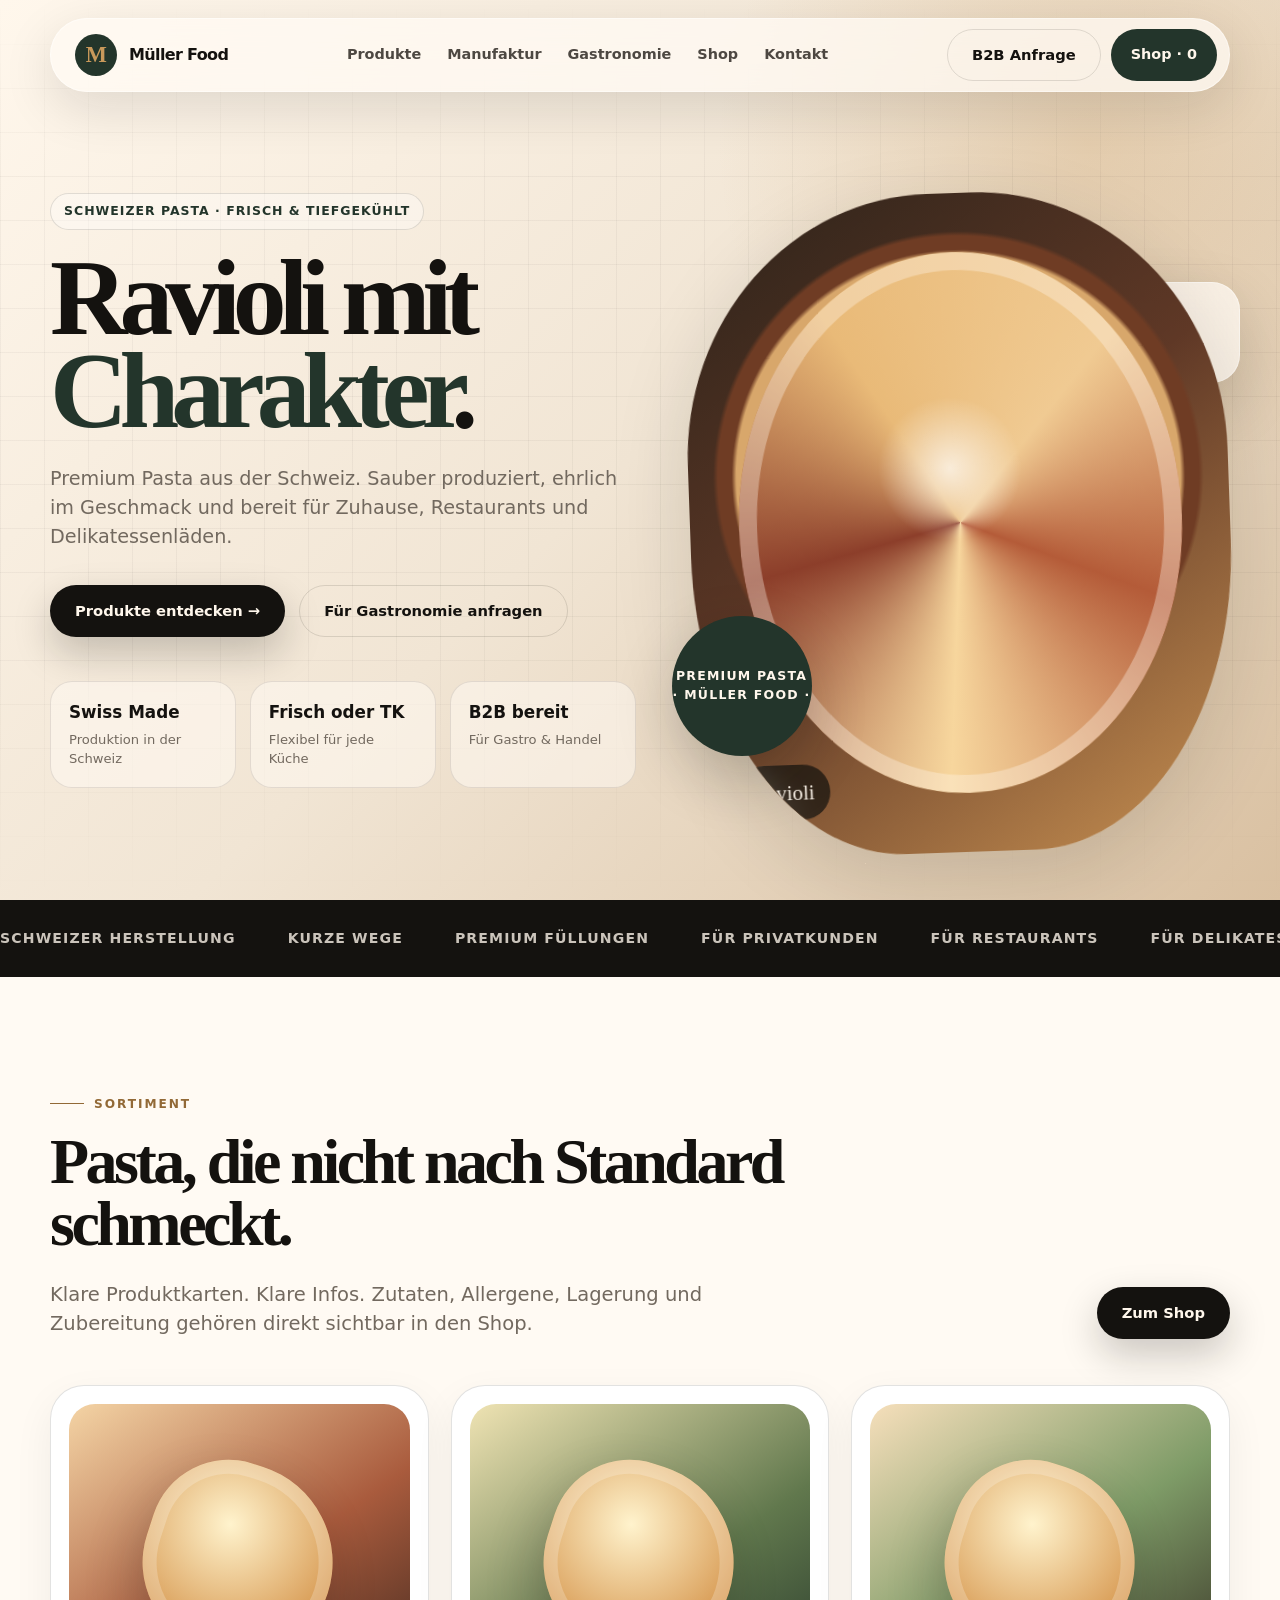
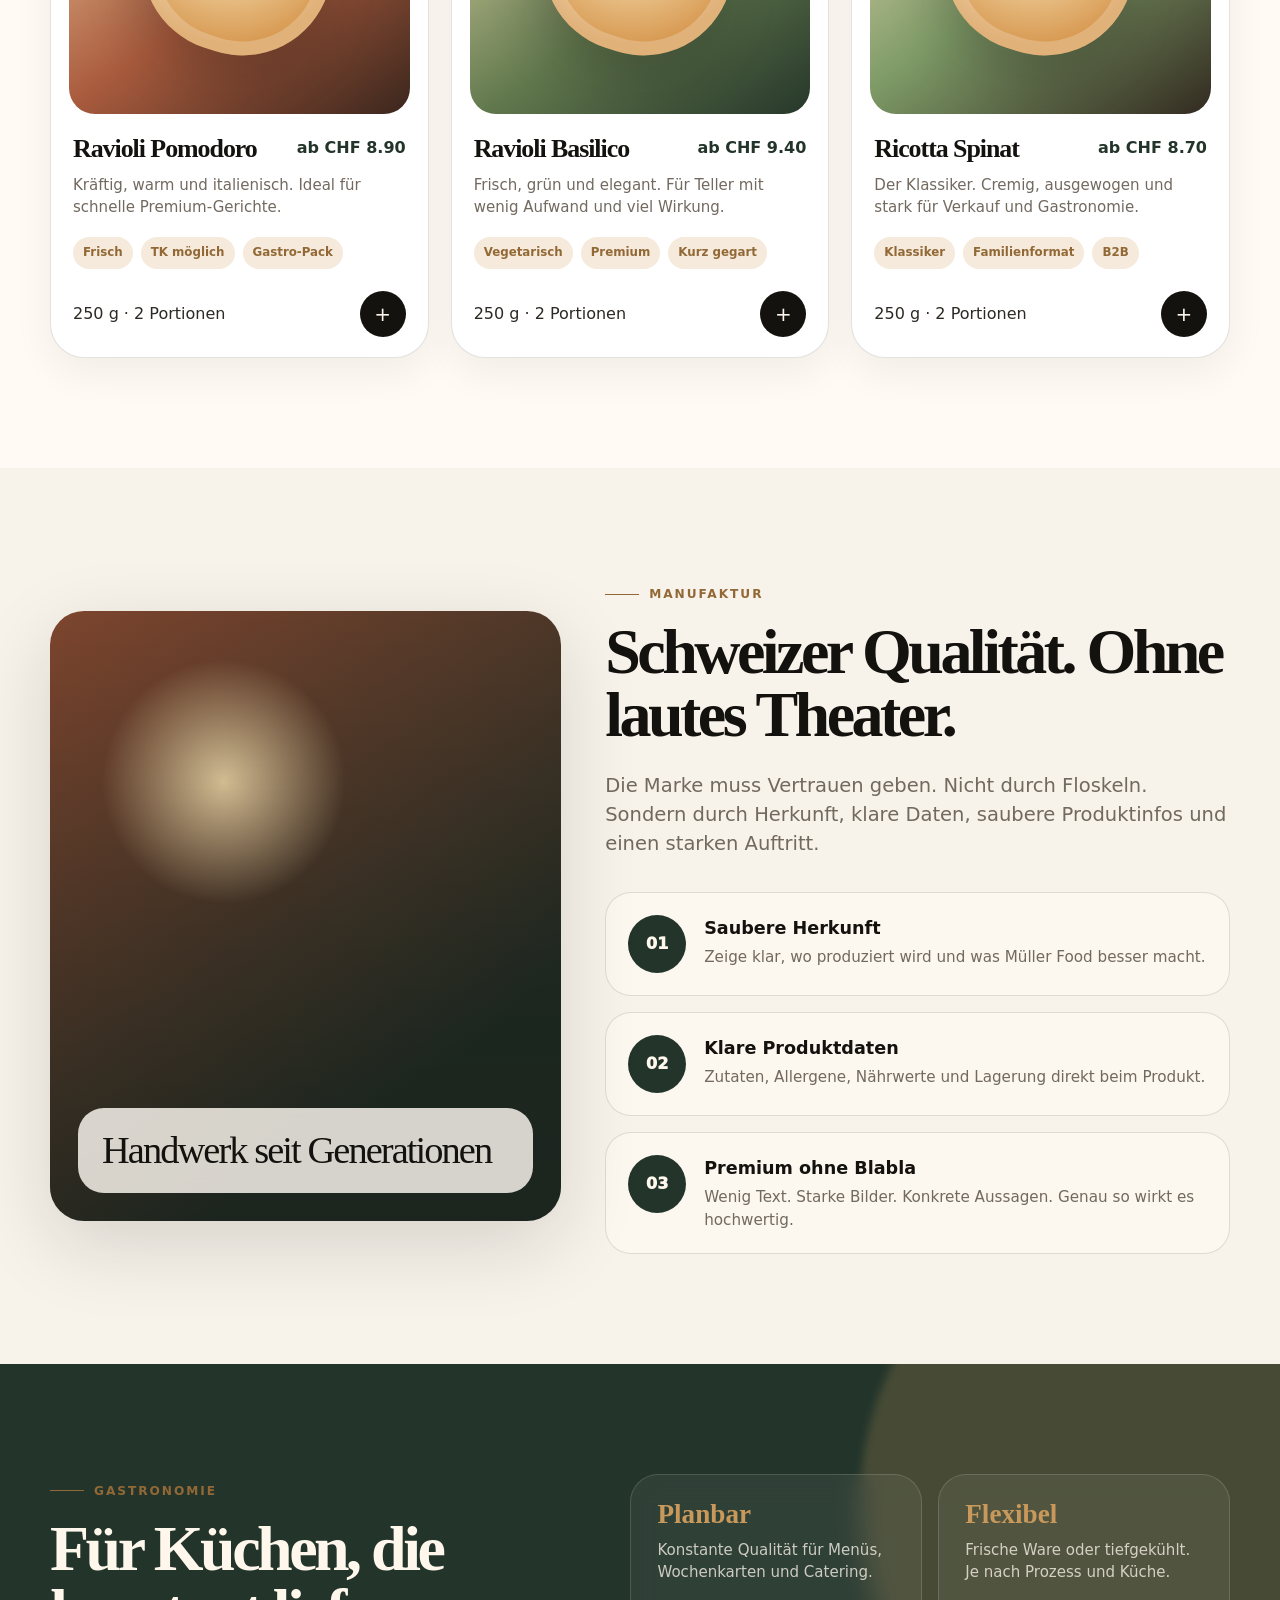
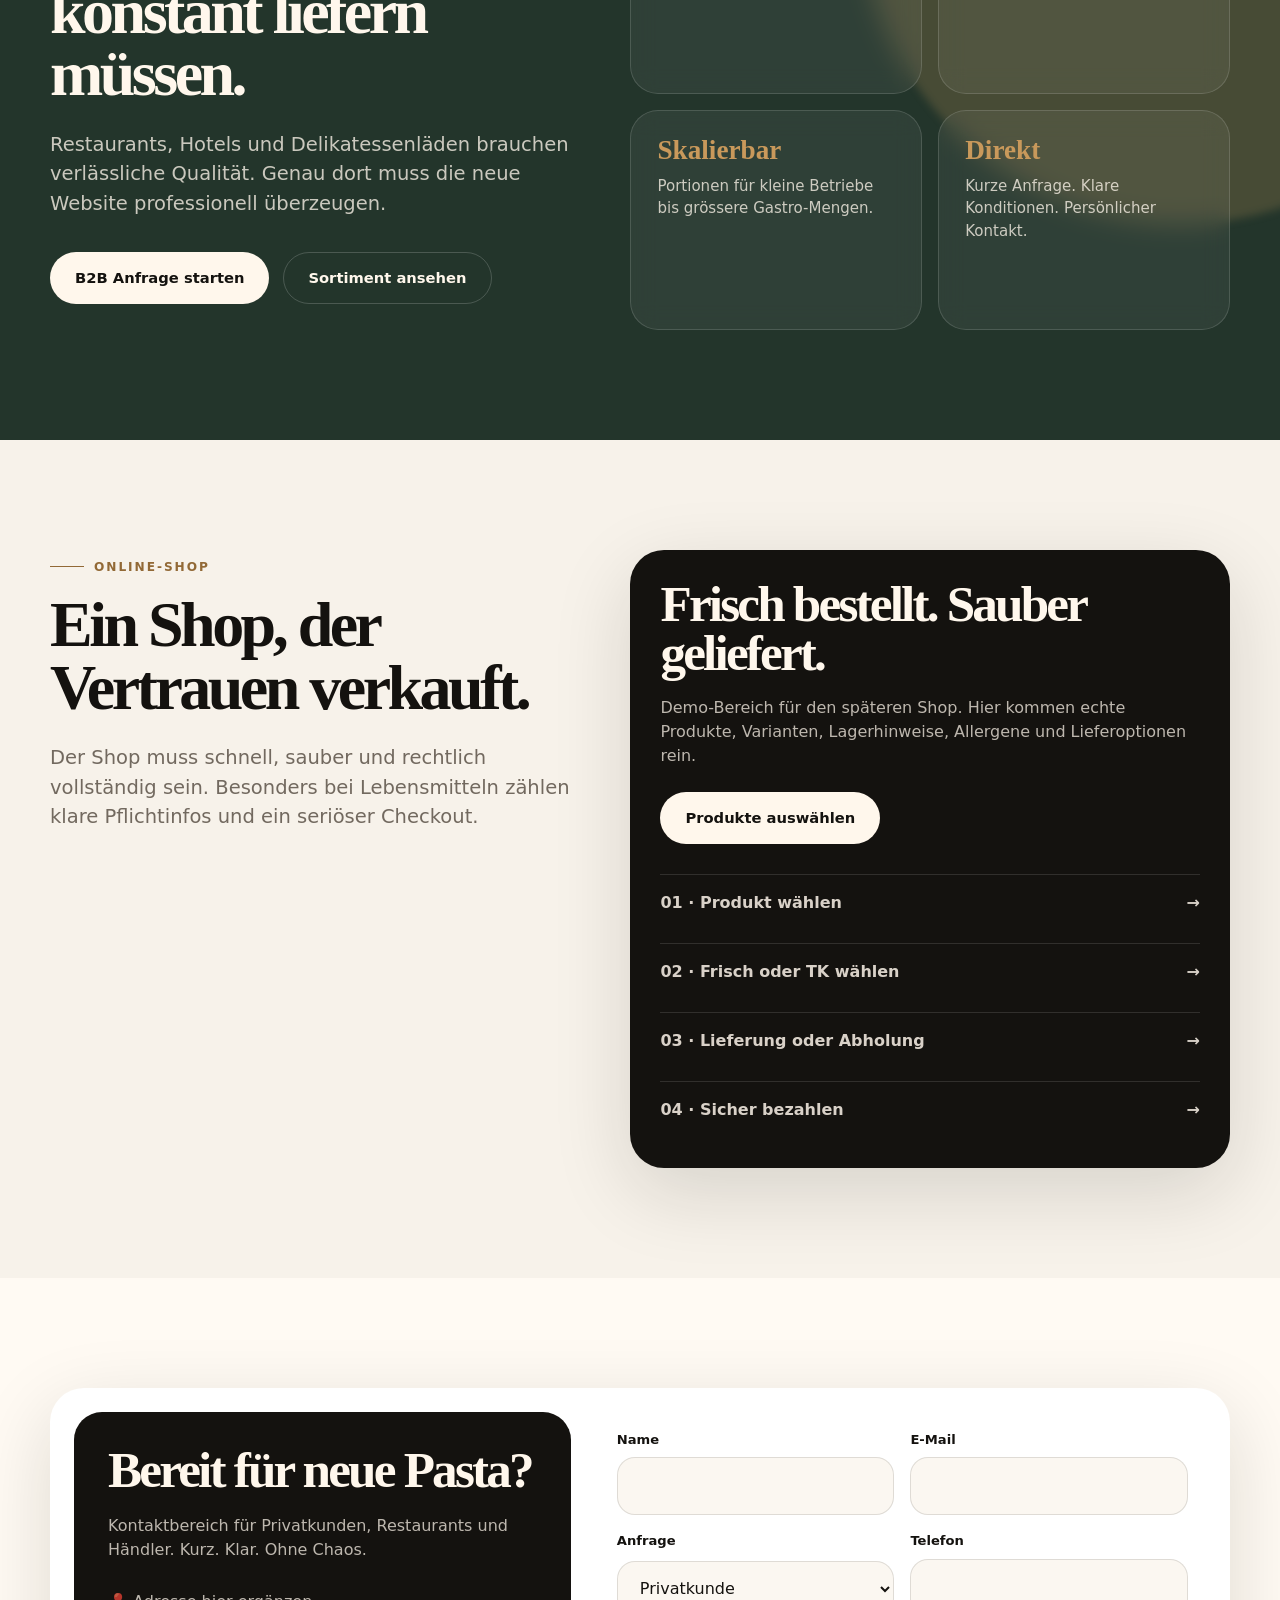
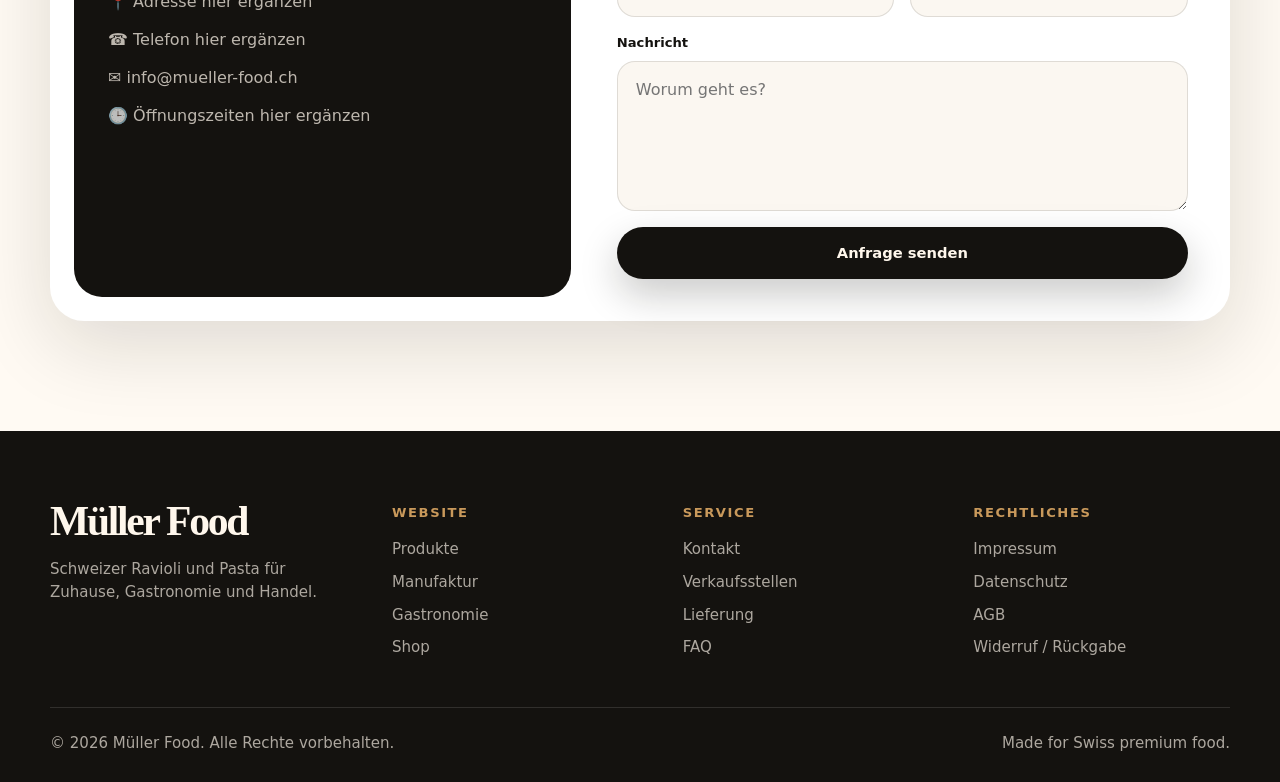
==== index.html @ 498efd51 "Create index.html" ====
<!DOCTYPE html>
<html lang="de-CH">
<head>
  <meta charset="UTF-8" />
  <meta name="viewport" content="width=device-width, initial-scale=1.0" />
  <meta name="description" content="Müller Food aus der Schweiz. Hochwertige frische und tiefgekühlte Ravioli und Pasta für Privatkunden, Gastronomie, Restaurants und Delikatessenläden." />
  <title>Müller Food | Schweizer Ravioli & Pasta</title>

  <style>
    :root {
      --bg: #f7f2ea;
      --bg-soft: #fffaf3;
      --dark: #14120f;
      --dark-soft: #26211c;
      --text: #2d2924;
      --muted: #72695f;
      --line: rgba(20, 18, 15, 0.12);
      --cream: #fff7ec;
      --gold: #c9995b;
      --gold-dark: #926936;
      --green: #23352b;
      --green-soft: #344b3d;
      --tomato: #9f3d2e;
      --white: #ffffff;
      --shadow: 0 24px 80px rgba(20, 18, 15, 0.14);
      --radius-xl: 34px;
      --radius-lg: 24px;
      --radius-md: 16px;
      --container: 1180px;
    }

    * {
      box-sizing: border-box;
      margin: 0;
      padding: 0;
    }

    html {
      scroll-behavior: smooth;
    }

    body {
      font-family: Inter, ui-sans-serif, system-ui, -apple-system, BlinkMacSystemFont, "Segoe UI", sans-serif;
      background: var(--bg);
      color: var(--text);
      line-height: 1.5;
      overflow-x: hidden;
    }

    img {
      max-width: 100%;
      display: block;
    }

    a {
      color: inherit;
      text-decoration: none;
    }

    button,
    input,
    textarea,
    select {
      font: inherit;
    }

    .container {
      width: min(var(--container), calc(100% - 32px));
      margin-inline: auto;
    }

    .eyebrow {
      display: inline-flex;
      align-items: center;
      gap: 10px;
      margin-bottom: 18px;
      color: var(--gold-dark);
      font-size: 0.76rem;
      font-weight: 800;
      letter-spacing: 0.16em;
      text-transform: uppercase;
    }

    .eyebrow::before {
      content: "";
      width: 34px;
      height: 1px;
      background: currentColor;
    }

    .section {
      padding: 110px 0;
    }

    .section-title {
      max-width: 760px;
      font-family: Georgia, "Times New Roman", serif;
      font-size: clamp(2.1rem, 5vw, 4.8rem);
      line-height: 0.98;
      letter-spacing: -0.055em;
      color: var(--dark);
    }

    .section-lead {
      max-width: 660px;
      margin-top: 24px;
      font-size: clamp(1rem, 1.7vw, 1.22rem);
      color: var(--muted);
    }

    .btn {
      display: inline-flex;
      align-items: center;
      justify-content: center;
      gap: 10px;
      min-height: 52px;
      padding: 0 24px;
      border: 1px solid transparent;
      border-radius: 999px;
      cursor: pointer;
      font-size: 0.92rem;
      font-weight: 800;
      transition: transform 0.25s ease, box-shadow 0.25s ease, background 0.25s ease, color 0.25s ease;
    }

    .btn:hover {
      transform: translateY(-2px);
    }

    .btn-primary {
      background: var(--dark);
      color: var(--cream);
      box-shadow: 0 16px 38px rgba(20, 18, 15, 0.22);
    }

    .btn-primary:hover {
      background: var(--green);
    }

    .btn-light {
      background: var(--cream);
      color: var(--dark);
      border-color: rgba(255, 247, 236, 0.35);
    }

    .btn-ghost {
      background: transparent;
      color: var(--dark);
      border-color: var(--line);
    }

    .site-header {
      position: fixed;
      inset: 18px 0 auto 0;
      z-index: 50;
      pointer-events: none;
    }

    .nav {
      pointer-events: auto;
      display: flex;
      align-items: center;
      justify-content: space-between;
      gap: 20px;
      min-height: 74px;
      padding: 10px 12px 10px 24px;
      border: 1px solid rgba(255, 255, 255, 0.44);
      border-radius: 999px;
      background: rgba(255, 250, 243, 0.76);
      backdrop-filter: blur(20px);
      box-shadow: 0 16px 52px rgba(20, 18, 15, 0.12);
    }

    .brand {
      display: flex;
      align-items: center;
      gap: 12px;
      font-weight: 900;
      letter-spacing: -0.04em;
      color: var(--dark);
    }

    .brand-mark {
      display: grid;
      place-items: center;
      width: 42px;
      height: 42px;
      border-radius: 50%;
      background: var(--green);
      color: var(--gold);
      font-family: Georgia, serif;
      font-size: 1.4rem;
    }

    .nav-links {
      display: flex;
      align-items: center;
      gap: 26px;
      color: var(--dark-soft);
      font-size: 0.9rem;
      font-weight: 750;
    }

    .nav-links a {
      position: relative;
      opacity: 0.82;
    }

    .nav-links a:hover {
      opacity: 1;
    }

    .nav-actions {
      display: flex;
      align-items: center;
      gap: 10px;
    }

    .cart-pill {
      display: inline-flex;
      align-items: center;
      gap: 8px;
      height: 52px;
      padding: 0 20px;
      border-radius: 999px;
      background: var(--green);
      color: var(--cream);
      font-weight: 850;
      font-size: 0.9rem;
    }

    .mobile-menu {
      display: none;
      width: 52px;
      height: 52px;
      border: 0;
      border-radius: 50%;
      background: var(--dark);
      color: var(--cream);
      cursor: pointer;
    }

    .hero {
      position: relative;
      min-height: 100svh;
      padding: 132px 0 48px;
      display: grid;
      align-items: end;
      overflow: hidden;
      background:
        radial-gradient(circle at 85% 16%, rgba(201, 153, 91, 0.28), transparent 28%),
        linear-gradient(135deg, #fff7ec 0%, #f1e5d4 50%, #d9c0a1 100%);
    }

    .hero::before {
      content: "";
      position: absolute;
      inset: 0;
      background-image:
        linear-gradient(rgba(20,18,15,0.04) 1px, transparent 1px),
        linear-gradient(90deg, rgba(20,18,15,0.04) 1px, transparent 1px);
      background-size: 44px 44px;
      mask-image: linear-gradient(to bottom, transparent, #000 20%, #000 70%, transparent);
      pointer-events: none;
    }

    .hero-grid {
      position: relative;
      display: grid;
      grid-template-columns: 1.04fr 0.96fr;
      gap: 54px;
      align-items: end;
    }

    .hero-copy {
      padding-bottom: 64px;
    }

    .hero-kicker {
      display: inline-flex;
      align-items: center;
      gap: 10px;
      margin-bottom: 22px;
      padding: 8px 13px;
      border: 1px solid rgba(20,18,15,0.12);
      border-radius: 999px;
      background: rgba(255,255,255,0.34);
      color: var(--green);
      font-size: 0.78rem;
      font-weight: 850;
      letter-spacing: 0.08em;
      text-transform: uppercase;
    }

    .hero h1 {
      max-width: 800px;
      font-family: Georgia, "Times New Roman", serif;
      font-size: clamp(3.2rem, 8.4vw, 8.4rem);
      line-height: 0.86;
      letter-spacing: -0.075em;
      color: var(--dark);
    }

    .hero h1 span {
      color: var(--green);
    }

    .hero-text {
      max-width: 590px;
      margin-top: 28px;
      color: var(--muted);
      font-size: clamp(1.02rem, 1.5vw, 1.22rem);
    }

    .hero-actions {
      display: flex;
      flex-wrap: wrap;
      gap: 14px;
      margin-top: 34px;
    }

    .hero-meta {
      display: grid;
      grid-template-columns: repeat(3, 1fr);
      gap: 14px;
      margin-top: 44px;
      max-width: 710px;
    }

    .meta-card {
      padding: 18px;
      border: 1px solid rgba(20, 18, 15, 0.1);
      border-radius: 22px;
      background: rgba(255, 250, 243, 0.54);
      backdrop-filter: blur(12px);
    }

    .meta-card strong {
      display: block;
      font-size: 1.05rem;
      color: var(--dark);
    }

    .meta-card span {
      display: block;
      margin-top: 4px;
      font-size: 0.82rem;
      color: var(--muted);
    }

    .hero-visual {
      position: relative;
      min-height: 690px;
      display: grid;
      align-items: end;
    }

    .plate {
      position: relative;
      aspect-ratio: 0.82;
      border-radius: 46% 46% 38% 38% / 40% 40% 46% 46%;
      background:
        radial-gradient(circle at 50% 43%, rgba(255,255,255,0.88) 0 22%, transparent 23%),
        radial-gradient(circle at 50% 43%, #f6e5ca 0 42%, #d8a76b 43% 48%, #6f3c24 49% 52%, transparent 53%),
        linear-gradient(145deg, #2d231a, #5f3826 48%, #c89152);
      box-shadow: var(--shadow);
      overflow: hidden;
      transform: rotate(-2deg);
    }

    .plate::before {
      content: "";
      position: absolute;
      inset: 9%;
      border-radius: 50%;
      background:
        radial-gradient(circle at 48% 40%, rgba(255,255,255,0.7), transparent 18%),
        conic-gradient(from 40deg, #f0ca92, #b45b38, #f7d69d, #8c3e2a, #e9ba78, #f0ca92);
      filter: blur(0.2px);
      box-shadow: inset 0 0 0 18px rgba(255, 247, 236, 0.34);
    }

    .plate::after {
      content: "Ravioli";
      position: absolute;
      left: 38px;
      bottom: 38px;
      padding: 12px 16px;
      border-radius: 999px;
      background: rgba(20, 18, 15, 0.72);
      color: var(--cream);
      font-family: Georgia, serif;
      font-size: 1.3rem;
      backdrop-filter: blur(14px);
    }

    .floating-card {
      position: absolute;
      right: -10px;
      top: 120px;
      width: min(270px, 46vw);
      padding: 20px;
      border: 1px solid rgba(255,255,255,0.42);
      border-radius: 28px;
      background: rgba(255, 250, 243, 0.76);
      box-shadow: 0 22px 60px rgba(20,18,15,0.16);
      backdrop-filter: blur(18px);
      animation: float 5s ease-in-out infinite;
    }

    .floating-card small {
      color: var(--muted);
      font-weight: 800;
      text-transform: uppercase;
      letter-spacing: 0.12em;
    }

    .floating-card strong {
      display: block;
      margin-top: 8px;
      color: var(--dark);
      font-family: Georgia, serif;
      font-size: 1.7rem;
      line-height: 1;
    }

    .stamp {
      position: absolute;
      left: -18px;
      bottom: 96px;
      display: grid;
      place-items: center;
      width: 140px;
      height: 140px;
      border-radius: 50%;
      background: var(--green);
      color: var(--cream);
      box-shadow: 0 22px 60px rgba(20,18,15,0.2);
      text-align: center;
      font-size: 0.78rem;
      font-weight: 900;
      letter-spacing: 0.1em;
      text-transform: uppercase;
      animation: rotateStamp 18s linear infinite;
    }

    @keyframes float {
      0%, 100% { transform: translateY(0); }
      50% { transform: translateY(-14px); }
    }

    @keyframes rotateStamp {
      from { transform: rotate(0deg); }
      to { transform: rotate(360deg); }
    }

    .trust-bar {
      padding: 28px 0;
      background: var(--dark);
      color: var(--cream);
      overflow: hidden;
    }

    .trust-track {
      display: flex;
      gap: 52px;
      white-space: nowrap;
      animation: marquee 28s linear infinite;
      font-size: 0.88rem;
      font-weight: 850;
      letter-spacing: 0.08em;
      text-transform: uppercase;
    }

    .trust-track span {
      opacity: 0.78;
    }

    @keyframes marquee {
      from { transform: translateX(0); }
      to { transform: translateX(-50%); }
    }

    .products {
      background: var(--bg-soft);
    }

    .split-head {
      display: flex;
      align-items: end;
      justify-content: space-between;
      gap: 30px;
      margin-bottom: 46px;
    }

    .product-grid {
      display: grid;
      grid-template-columns: repeat(3, 1fr);
      gap: 22px;
    }

    .product-card {
      position: relative;
      padding: 18px;
      border: 1px solid var(--line);
      border-radius: var(--radius-xl);
      background: var(--white);
      box-shadow: 0 14px 40px rgba(20,18,15,0.06);
      overflow: hidden;
      transition: transform 0.28s ease, box-shadow 0.28s ease;
    }

    .product-card:hover {
      transform: translateY(-8px);
      box-shadow: var(--shadow);
    }

    .product-img {
      display: grid;
      place-items: center;
      height: 310px;
      border-radius: 26px;
      background:
        radial-gradient(circle at 50% 44%, rgba(255,255,255,0.86), transparent 24%),
        linear-gradient(145deg, #f4d4a5, #a95b3d 55%, #3b261d);
      overflow: hidden;
    }

    .product-img.pesto {
      background: linear-gradient(145deg, #efe3b3, #61784d 58%, #26372a);
    }

    .product-img.spinach {
      background: linear-gradient(145deg, #f6dfbb, #7e9b67 52%, #322a20);
    }

    .pasta-shape {
      width: 190px;
      height: 190px;
      border-radius: 44% 56% 50% 50%;
      background: radial-gradient(circle at 40% 34%, #fff3cd, #d89b54 70%);
      box-shadow: inset 0 0 0 14px rgba(255,255,255,0.22), 0 24px 52px rgba(20,18,15,0.24);
      transform: rotate(18deg);
    }

    .product-body {
      padding: 22px 4px 2px;
    }

    .product-top {
      display: flex;
      justify-content: space-between;
      gap: 14px;
      align-items: start;
      margin-bottom: 12px;
    }

    .product-card h3 {
      font-family: Georgia, serif;
      font-size: 1.62rem;
      line-height: 1;
      letter-spacing: -0.04em;
      color: var(--dark);
    }

    .price {
      color: var(--green);
      font-weight: 900;
      white-space: nowrap;
    }

    .product-card p {
      color: var(--muted);
      font-size: 0.94rem;
    }

    .product-footer {
      display: flex;
      justify-content: space-between;
      align-items: center;
      margin-top: 22px;
      gap: 12px;
    }

    .tag-list {
      display: flex;
      flex-wrap: wrap;
      gap: 8px;
      margin-top: 18px;
    }

    .tag {
      padding: 7px 10px;
      border-radius: 999px;
      background: #f5eadb;
      color: var(--gold-dark);
      font-size: 0.74rem;
      font-weight: 850;
    }

    .mini-btn {
      width: 46px;
      height: 46px;
      border: 0;
      border-radius: 50%;
      background: var(--dark);
      color: var(--cream);
      cursor: pointer;
      font-size: 1.25rem;
      transition: transform 0.25s ease;
    }

    .mini-btn:hover {
      transform: scale(1.06);
    }

    .story-grid {
      display: grid;
      grid-template-columns: 0.9fr 1.1fr;
      gap: 44px;
      align-items: center;
    }

    .story-visual {
      min-height: 610px;
      border-radius: var(--radius-xl);
      background:
        linear-gradient(rgba(20,18,15,0.12), rgba(20,18,15,0.3)),
        radial-gradient(circle at 34% 28%, #f8dfad, transparent 22%),
        linear-gradient(145deg, #8c4c32, #1f2d25 75%);
      box-shadow: var(--shadow);
      position: relative;
      overflow: hidden;
    }

    .story-visual::after {
      content: "Handwerk seit Generationen";
      position: absolute;
      left: 28px;
      right: 28px;
      bottom: 28px;
      padding: 24px;
      border-radius: 26px;
      background: rgba(255, 250, 243, 0.82);
      color: var(--dark);
      font-family: Georgia, serif;
      font-size: clamp(1.8rem, 3vw, 2.8rem);
      line-height: 0.95;
      letter-spacing: -0.05em;
      backdrop-filter: blur(16px);
    }

    .story-list {
      display: grid;
      gap: 16px;
      margin-top: 34px;
    }

    .story-item {
      display: grid;
      grid-template-columns: 58px 1fr;
      gap: 18px;
      padding: 22px;
      border: 1px solid var(--line);
      border-radius: 26px;
      background: rgba(255,250,243,0.58);
    }

    .story-number {
      display: grid;
      place-items: center;
      width: 58px;
      height: 58px;
      border-radius: 50%;
      background: var(--green);
      color: var(--cream);
      font-weight: 950;
    }

    .story-item h3 {
      color: var(--dark);
      font-size: 1.1rem;
      margin-bottom: 4px;
    }

    .story-item p {
      color: var(--muted);
      font-size: 0.95rem;
    }

    .b2b {
      background: var(--green);
      color: var(--cream);
      position: relative;
      overflow: hidden;
    }

    .b2b::before {
      content: "";
      position: absolute;
      width: 640px;
      height: 640px;
      right: -220px;
      top: -180px;
      border-radius: 50%;
      background: rgba(201,153,91,0.22);
      filter: blur(4px);
    }

    .b2b .section-title,
    .b2b .section-lead {
      color: var(--cream);
    }

    .b2b .section-lead {
      opacity: 0.76;
    }

    .b2b-grid {
      position: relative;
      display: grid;
      grid-template-columns: 0.95fr 1.05fr;
      gap: 38px;
      align-items: start;
    }

    .b2b-cards {
      display: grid;
      grid-template-columns: repeat(2, 1fr);
      gap: 16px;
    }

    .b2b-card {
      min-height: 220px;
      padding: 26px;
      border: 1px solid rgba(255,255,255,0.14);
      border-radius: 28px;
      background: rgba(255,255,255,0.06);
      backdrop-filter: blur(12px);
    }

    .b2b-card strong {
      display: block;
      margin-bottom: 10px;
      color: var(--gold);
      font-family: Georgia, serif;
      font-size: 1.7rem;
      line-height: 1;
    }

    .b2b-card p {
      color: rgba(255,247,236,0.76);
      font-size: 0.94rem;
    }

    .shop-panel {
      padding: 30px;
      border-radius: var(--radius-xl);
      background: var(--dark);
      color: var(--cream);
      box-shadow: var(--shadow);
    }

    .shop-panel h3 {
      font-family: Georgia, serif;
      font-size: clamp(2rem, 4vw, 3.8rem);
      line-height: 0.95;
      letter-spacing: -0.055em;
      margin-bottom: 18px;
    }

    .shop-panel p {
      color: rgba(255,247,236,0.72);
      margin-bottom: 24px;
    }

    .shop-steps {
      display: grid;
      gap: 12px;
      margin-top: 30px;
    }

    .shop-step {
      display: flex;
      align-items: center;
      justify-content: space-between;
      gap: 16px;
      padding: 16px 0;
      border-top: 1px solid rgba(255,255,255,0.12);
      color: rgba(255,247,236,0.84);
      font-weight: 760;
    }

    .contact {
      background: var(--bg-soft);
    }

    .contact-card {
      display: grid;
      grid-template-columns: 0.9fr 1.1fr;
      gap: 28px;
      padding: 24px;
      border-radius: var(--radius-xl);
      background: var(--white);
      box-shadow: var(--shadow);
    }

    .contact-info {
      padding: 34px;
      border-radius: 28px;
      background: var(--dark);
      color: var(--cream);
    }

    .contact-info h2 {
      font-family: Georgia, serif;
      font-size: clamp(2rem, 4vw, 4rem);
      line-height: 0.95;
      letter-spacing: -0.055em;
      margin-bottom: 20px;
    }

    .contact-info p,
    .contact-info li {
      color: rgba(255,247,236,0.72);
    }

    .contact-list {
      list-style: none;
      display: grid;
      gap: 14px;
      margin-top: 28px;
    }

    .form {
      display: grid;
      gap: 16px;
      padding: 18px;
    }

    .form-row {
      display: grid;
      grid-template-columns: repeat(2, 1fr);
      gap: 16px;
    }

    .field {
      display: grid;
      gap: 8px;
    }

    .field label {
      color: var(--dark);
      font-size: 0.82rem;
      font-weight: 850;
    }

    .field input,
    .field textarea,
    .field select {
      width: 100%;
      border: 1px solid var(--line);
      border-radius: 18px;
      background: #fbf7f1;
      padding: 16px 18px;
      outline: none;
      color: var(--dark);
    }

    .field textarea {
      min-height: 150px;
      resize: vertical;
    }

    .field input:focus,
    .field textarea:focus,
    .field select:focus {
      border-color: var(--gold);
      box-shadow: 0 0 0 4px rgba(201,153,91,0.15);
    }

    .site-footer {
      padding: 72px 0 28px;
      background: var(--dark);
      color: var(--cream);
    }

    .footer-grid {
      display: grid;
      grid-template-columns: 1.2fr repeat(3, 1fr);
      gap: 34px;
      padding-bottom: 48px;
      border-bottom: 1px solid rgba(255,255,255,0.12);
    }

    .footer-brand {
      max-width: 360px;
    }

    .footer-brand h2 {
      font-family: Georgia, serif;
      font-size: 2.6rem;
      line-height: 0.9;
      letter-spacing: -0.055em;
      margin-bottom: 18px;
    }

    .footer-brand p,
    .footer-col a,
    .footer-bottom {
      color: rgba(255,247,236,0.65);
      font-size: 0.94rem;
    }

    .footer-col h3 {
      margin-bottom: 16px;
      color: var(--gold);
      font-size: 0.82rem;
      text-transform: uppercase;
      letter-spacing: 0.12em;
    }

    .footer-col nav {
      display: grid;
      gap: 10px;
    }

    .footer-bottom {
      display: flex;
      justify-content: space-between;
      gap: 20px;
      padding-top: 24px;
    }

    .reveal {
      opacity: 0;
      transform: translateY(28px);
      animation: reveal 0.9s ease forwards;
    }

    .delay-1 { animation-delay: 0.12s; }
    .delay-2 { animation-delay: 0.24s; }
    .delay-3 { animation-delay: 0.36s; }

    @keyframes reveal {
      to {
        opacity: 1;
        transform: translateY(0);
      }
    }

    @media (max-width: 980px) {
      .nav-links,
      .nav-actions {
        display: none;
      }

      .mobile-menu {
        display: inline-grid;
        place-items: center;
      }

      .hero-grid,
      .story-grid,
      .b2b-grid,
      .contact-card,
      .footer-grid {
        grid-template-columns: 1fr;
      }

      .hero-copy {
        padding-bottom: 0;
      }

      .hero-visual {
        min-height: 520px;
      }

      .product-grid {
        grid-template-columns: 1fr;
      }

      .split-head {
        align-items: start;
        flex-direction: column;
      }
    }

    @media (max-width: 680px) {
      .section {
        padding: 76px 0;
      }

      .site-header {
        inset: 10px 0 auto 0;
      }

      .nav {
        min-height: 62px;
        padding: 8px 8px 8px 14px;
      }

      .brand-mark {
        width: 38px;
        height: 38px;
      }

      .hero {
        padding-top: 104px;
      }

      .hero h1 {
        font-size: clamp(3.2rem, 18vw, 5.4rem);
      }

      .hero-meta {
        grid-template-columns: 1fr;
      }

      .floating-card {
        right: 10px;
        top: 46px;
      }

      .stamp {
        width: 104px;
        height: 104px;
        left: 10px;
        bottom: 62px;
        font-size: 0.62rem;
      }

      .b2b-cards,
      .form-row {
        grid-template-columns: 1fr;
      }

      .contact-info {
        padding: 26px;
      }

      .footer-bottom {
        flex-direction: column;
      }
    }
  </style>
</head>

<body>
  <header class="site-header">
    <div class="container nav">
      <a href="#top" class="brand" aria-label="Müller Food Startseite">
        <span class="brand-mark">M</span>
        <span>Müller Food</span>
      </a>

      <nav class="nav-links" aria-label="Hauptnavigation">
        <a href="#produkte">Produkte</a>
        <a href="#story">Manufaktur</a>
        <a href="#gastro">Gastronomie</a>
        <a href="#shop">Shop</a>
        <a href="#kontakt">Kontakt</a>
      </nav>

      <div class="nav-actions">
        <a class="btn btn-ghost" href="#gastro">B2B Anfrage</a>
        <a class="cart-pill" href="#shop" aria-label="Warenkorb öffnen">Shop · 0</a>
      </div>

      <button class="mobile-menu" aria-label="Menü öffnen">☰</button>
    </div>
  </header>

  <main id="top">
    <section class="hero" aria-labelledby="hero-title">
      <div class="container hero-grid">
        <div class="hero-copy">
          <div class="hero-kicker reveal">Schweizer Pasta · frisch & tiefgekühlt</div>
          <h1 id="hero-title" class="reveal delay-1">Ravioli mit <span>Charakter</span>.</h1>
          <p class="hero-text reveal delay-2">
            Premium Pasta aus der Schweiz. Sauber produziert, ehrlich im Geschmack und bereit für Zuhause, Restaurants und Delikatessenläden.
          </p>
          <div class="hero-actions reveal delay-3">
            <a class="btn btn-primary" href="#produkte">Produkte entdecken →</a>
            <a class="btn btn-ghost" href="#gastro">Für Gastronomie anfragen</a>
          </div>

          <div class="hero-meta reveal delay-3" aria-label="Vertrauensmerkmale">
            <div class="meta-card">
              <strong>Swiss Made</strong>
              <span>Produktion in der Schweiz</span>
            </div>
            <div class="meta-card">
              <strong>Frisch oder TK</strong>
              <span>Flexibel für jede Küche</span>
            </div>
            <div class="meta-card">
              <strong>B2B bereit</strong>
              <span>Für Gastro & Handel</span>
            </div>
          </div>
        </div>

        <div class="hero-visual" aria-hidden="true">
          <div class="floating-card">
            <small>Beliebt</small>
            <strong>Ravioli Ricotta</strong>
          </div>
          <div class="plate"></div>
          <div class="stamp">Premium Pasta · Müller Food ·</div>
        </div>
      </div>
    </section>

    <div class="trust-bar" aria-hidden="true">
      <div class="trust-track">
        <span>Schweizer Herstellung</span><span>Kurze Wege</span><span>Premium Füllungen</span><span>Für Privatkunden</span><span>Für Restaurants</span><span>Für Delikatessenläden</span>
        <span>Schweizer Herstellung</span><span>Kurze Wege</span><span>Premium Füllungen</span><span>Für Privatkunden</span><span>Für Restaurants</span><span>Für Delikatessenläden</span>
      </div>
    </div>

    <section class="section products" id="produkte">
      <div class="container">
        <div class="split-head">
          <div>
            <span class="eyebrow">Sortiment</span>
            <h2 class="section-title">Pasta, die nicht nach Standard schmeckt.</h2>
            <p class="section-lead">Klare Produktkarten. Klare Infos. Zutaten, Allergene, Lagerung und Zubereitung gehören direkt sichtbar in den Shop.</p>
          </div>
          <a class="btn btn-primary" href="#shop">Zum Shop</a>
        </div>

        <div class="product-grid">
          <article class="product-card">
            <div class="product-img" role="img" aria-label="Ravioli mit Tomatenfüllung auf dunklem Teller">
              <div class="pasta-shape"></div>
            </div>
            <div class="product-body">
              <div class="product-top">
                <h3>Ravioli Pomodoro</h3>
                <span class="price">ab CHF 8.90</span>
              </div>
              <p>Kräftig, warm und italienisch. Ideal für schnelle Premium-Gerichte.</p>
              <div class="tag-list">
                <span class="tag">Frisch</span>
                <span class="tag">TK möglich</span>
                <span class="tag">Gastro-Pack</span>
              </div>
              <div class="product-footer">
                <span>250 g · 2 Portionen</span>
                <button class="mini-btn" aria-label="Ravioli Pomodoro hinzufügen">+</button>
              </div>
            </div>
          </article>

          <article class="product-card">
            <div class="product-img pesto" role="img" aria-label="Ravioli mit Pesto und Kräutern">
              <div class="pasta-shape"></div>
            </div>
            <div class="product-body">
              <div class="product-top">
                <h3>Ravioli Basilico</h3>
                <span class="price">ab CHF 9.40</span>
              </div>
              <p>Frisch, grün und elegant. Für Teller mit wenig Aufwand und viel Wirkung.</p>
              <div class="tag-list">
                <span class="tag">Vegetarisch</span>
                <span class="tag">Premium</span>
                <span class="tag">Kurz gegart</span>
              </div>
              <div class="product-footer">
                <span>250 g · 2 Portionen</span>
                <button class="mini-btn" aria-label="Ravioli Basilico hinzufügen">+</button>
              </div>
            </div>
          </article>

          <article class="product-card">
            <div class="product-img spinach" role="img" aria-label="Ravioli mit Spinat und Ricotta">
              <div class="pasta-shape"></div>
            </div>
            <div class="product-body">
              <div class="product-top">
                <h3>Ricotta Spinat</h3>
                <span class="price">ab CHF 8.70</span>
              </div>
              <p>Der Klassiker. Cremig, ausgewogen und stark für Verkauf und Gastronomie.</p>
              <div class="tag-list">
                <span class="tag">Klassiker</span>
                <span class="tag">Familienformat</span>
                <span class="tag">B2B</span>
              </div>
              <div class="product-footer">
                <span>250 g · 2 Portionen</span>
                <button class="mini-btn" aria-label="Ricotta Spinat hinzufügen">+</button>
              </div>
            </div>
          </article>
        </div>
      </div>
    </section>

    <section class="section" id="story">
      <div class="container story-grid">
        <div class="story-visual" role="img" aria-label="Stimmungsbild einer Schweizer Pasta-Manufaktur"></div>
        <div>
          <span class="eyebrow">Manufaktur</span>
          <h2 class="section-title">Schweizer Qualität. Ohne lautes Theater.</h2>
          <p class="section-lead">Die Marke muss Vertrauen geben. Nicht durch Floskeln. Sondern durch Herkunft, klare Daten, saubere Produktinfos und einen starken Auftritt.</p>

          <div class="story-list">
            <div class="story-item">
              <div class="story-number">01</div>
              <div>
                <h3>Saubere Herkunft</h3>
                <p>Zeige klar, wo produziert wird und was Müller Food besser macht.</p>
              </div>
            </div>
            <div class="story-item">
              <div class="story-number">02</div>
              <div>
                <h3>Klare Produktdaten</h3>
                <p>Zutaten, Allergene, Nährwerte und Lagerung direkt beim Produkt.</p>
              </div>
            </div>
            <div class="story-item">
              <div class="story-number">03</div>
              <div>
                <h3>Premium ohne Blabla</h3>
                <p>Wenig Text. Starke Bilder. Konkrete Aussagen. Genau so wirkt es hochwertig.</p>
              </div>
            </div>
          </div>
        </div>
      </div>
    </section>

    <section class="section b2b" id="gastro">
      <div class="container b2b-grid">
        <div>
          <span class="eyebrow">Gastronomie</span>
          <h2 class="section-title">Für Küchen, die konstant liefern müssen.</h2>
          <p class="section-lead">Restaurants, Hotels und Delikatessenläden brauchen verlässliche Qualität. Genau dort muss die neue Website professionell überzeugen.</p>
          <div class="hero-actions">
            <a class="btn btn-light" href="#kontakt">B2B Anfrage starten</a>
            <a class="btn btn-ghost" style="color: var(--cream); border-color: rgba(255,255,255,.18);" href="#produkte">Sortiment ansehen</a>
          </div>
        </div>

        <div class="b2b-cards">
          <div class="b2b-card">
            <strong>Planbar</strong>
            <p>Konstante Qualität für Menüs, Wochenkarten und Catering.</p>
          </div>
          <div class="b2b-card">
            <strong>Flexibel</strong>
            <p>Frische Ware oder tiefgekühlt. Je nach Prozess und Küche.</p>
          </div>
          <div class="b2b-card">
            <strong>Skalierbar</strong>
            <p>Portionen für kleine Betriebe bis grössere Gastro-Mengen.</p>
          </div>
          <div class="b2b-card">
            <strong>Direkt</strong>
            <p>Kurze Anfrage. Klare Konditionen. Persönlicher Kontakt.</p>
          </div>
        </div>
      </div>
    </section>

    <section class="section" id="shop">
      <div class="container b2b-grid">
        <div>
          <span class="eyebrow">Online-Shop</span>
          <h2 class="section-title">Ein Shop, der Vertrauen verkauft.</h2>
          <p class="section-lead">Der Shop muss schnell, sauber und rechtlich vollständig sein. Besonders bei Lebensmitteln zählen klare Pflichtinfos und ein seriöser Checkout.</p>
        </div>

        <div class="shop-panel">
          <h3>Frisch bestellt. Sauber geliefert.</h3>
          <p>Demo-Bereich für den späteren Shop. Hier kommen echte Produkte, Varianten, Lagerhinweise, Allergene und Lieferoptionen rein.</p>
          <a class="btn btn-light" href="#produkte">Produkte auswählen</a>

          <div class="shop-steps">
            <div class="shop-step"><span>01 · Produkt wählen</span><span>→</span></div>
            <div class="shop-step"><span>02 · Frisch oder TK wählen</span><span>→</span></div>
            <div class="shop-step"><span>03 · Lieferung oder Abholung</span><span>→</span></div>
            <div class="shop-step"><span>04 · Sicher bezahlen</span><span>→</span></div>
          </div>
        </div>
      </div>
    </section>

    <section class="section contact" id="kontakt">
      <div class="container contact-card">
        <div class="contact-info">
          <h2>Bereit für neue Pasta?</h2>
          <p>Kontaktbereich für Privatkunden, Restaurants und Händler. Kurz. Klar. Ohne Chaos.</p>
          <ul class="contact-list">
            <li>📍 Adresse hier ergänzen</li>
            <li>☎ Telefon hier ergänzen</li>
            <li>✉ info@mueller-food.ch</li>
            <li>🕒 Öffnungszeiten hier ergänzen</li>
          </ul>
        </div>

        <form class="form" action="#" method="post">
          <div class="form-row">
            <div class="field">
              <label for="name">Name</label>
              <input id="name" name="name" type="text" autocomplete="name" required />
            </div>
            <div class="field">
              <label for="email">E-Mail</label>
              <input id="email" name="email" type="email" autocomplete="email" required />
            </div>
          </div>

          <div class="form-row">
            <div class="field">
              <label for="type">Anfrage</label>
              <select id="type" name="type">
                <option>Privatkunde</option>
                <option>Restaurant / Gastronomie</option>
                <option>Delikatessenladen</option>
                <option>Sonstiges</option>
              </select>
            </div>
            <div class="field">
              <label for="phone">Telefon</label>
              <input id="phone" name="phone" type="tel" autocomplete="tel" />
            </div>
          </div>

          <div class="field">
            <label for="message">Nachricht</label>
            <textarea id="message" name="message" placeholder="Worum geht es?"></textarea>
          </div>

          <button class="btn btn-primary" type="submit">Anfrage senden</button>
        </form>
      </div>
    </section>
  </main>

  <footer class="site-footer">
    <div class="container">
      <div class="footer-grid">
        <div class="footer-brand">
          <h2>Müller Food</h2>
          <p>Schweizer Ravioli und Pasta für Zuhause, Gastronomie und Handel.</p>
        </div>

        <div class="footer-col">
          <h3>Website</h3>
          <nav>
            <a href="#produkte">Produkte</a>
            <a href="#story">Manufaktur</a>
            <a href="#gastro">Gastronomie</a>
            <a href="#shop">Shop</a>
          </nav>
        </div>

        <div class="footer-col">
          <h3>Service</h3>
          <nav>
            <a href="#kontakt">Kontakt</a>
            <a href="#">Verkaufsstellen</a>
            <a href="#">Lieferung</a>
            <a href="#">FAQ</a>
          </nav>
        </div>

        <div class="footer-col">
          <h3>Rechtliches</h3>
          <nav>
            <a href="#">Impressum</a>
            <a href="#">Datenschutz</a>
            <a href="#">AGB</a>
            <a href="#">Widerruf / Rückgabe</a>
          </nav>
        </div>
      </div>

      <div class="footer-bottom">
        <span>© 2026 Müller Food. Alle Rechte vorbehalten.</span>
        <span>Made for Swiss premium food.</span>
      </div>
    </div>
  </footer>
</body>
</html>
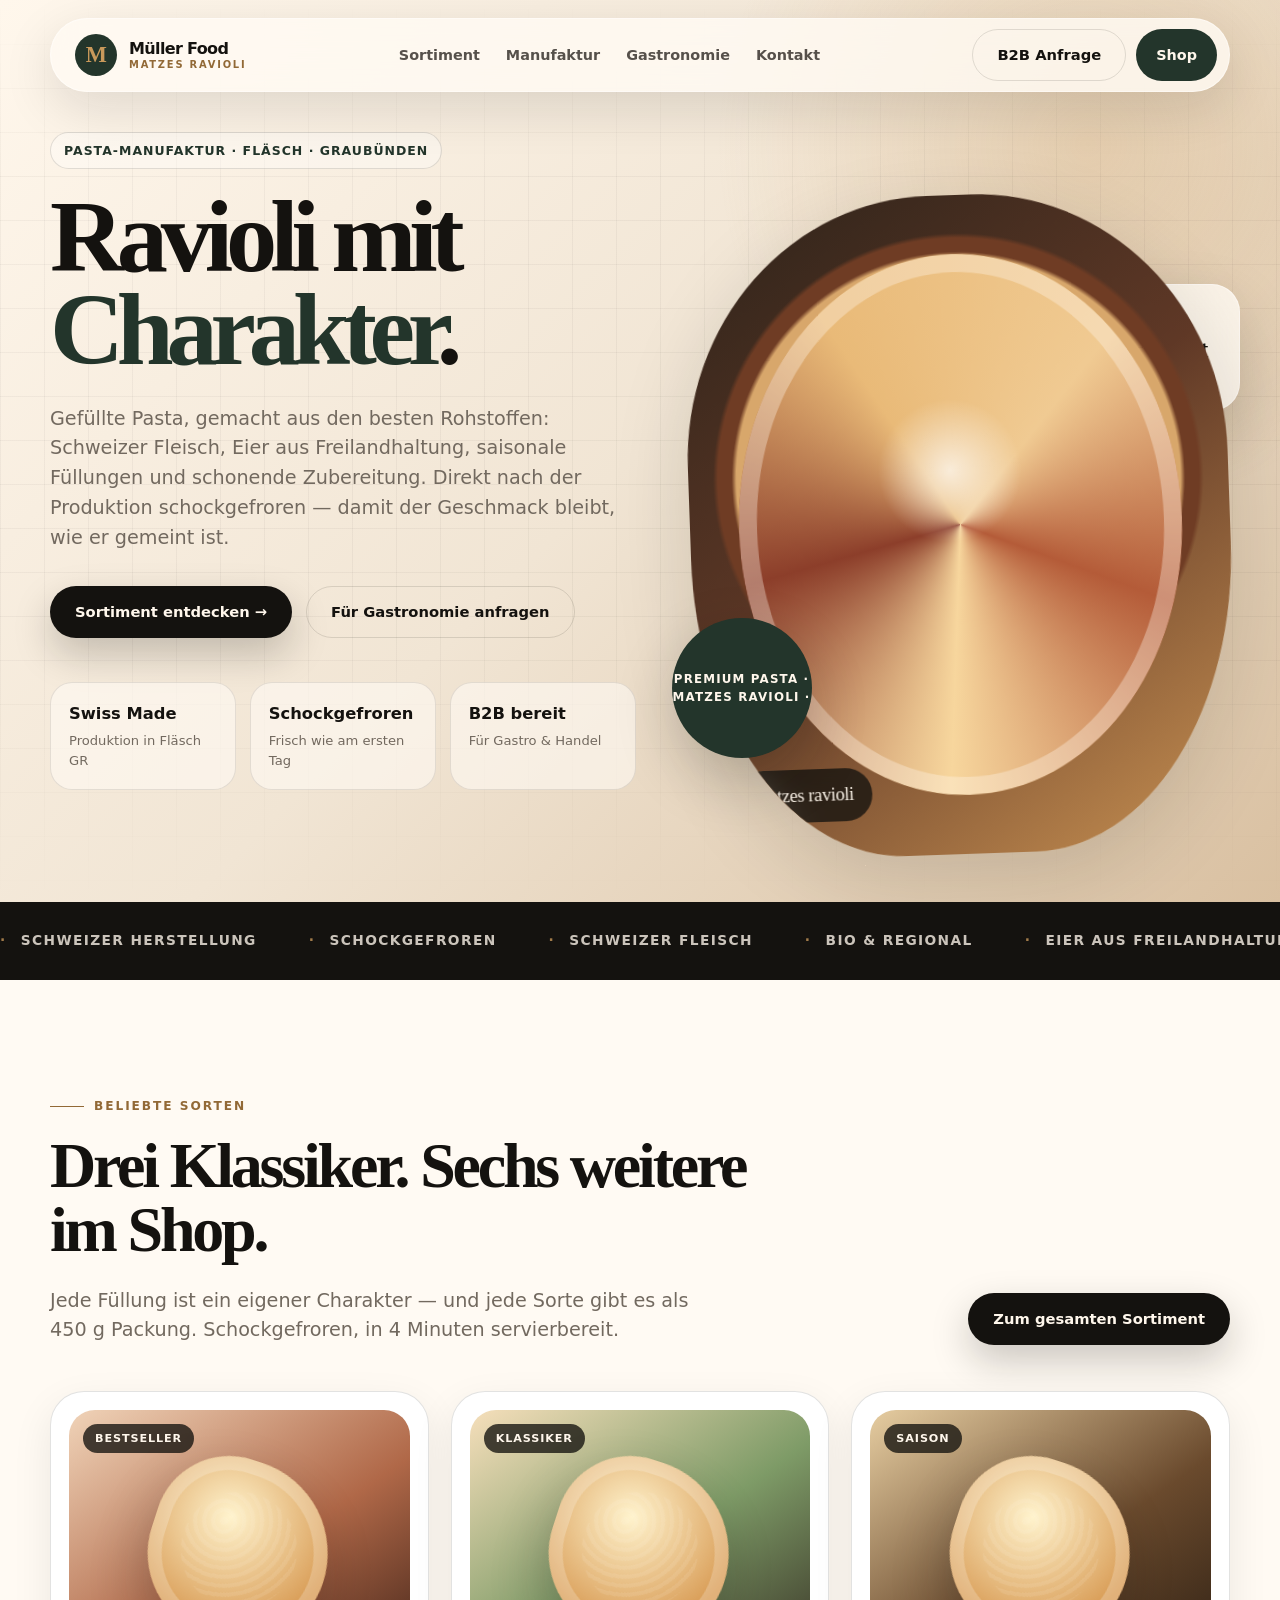
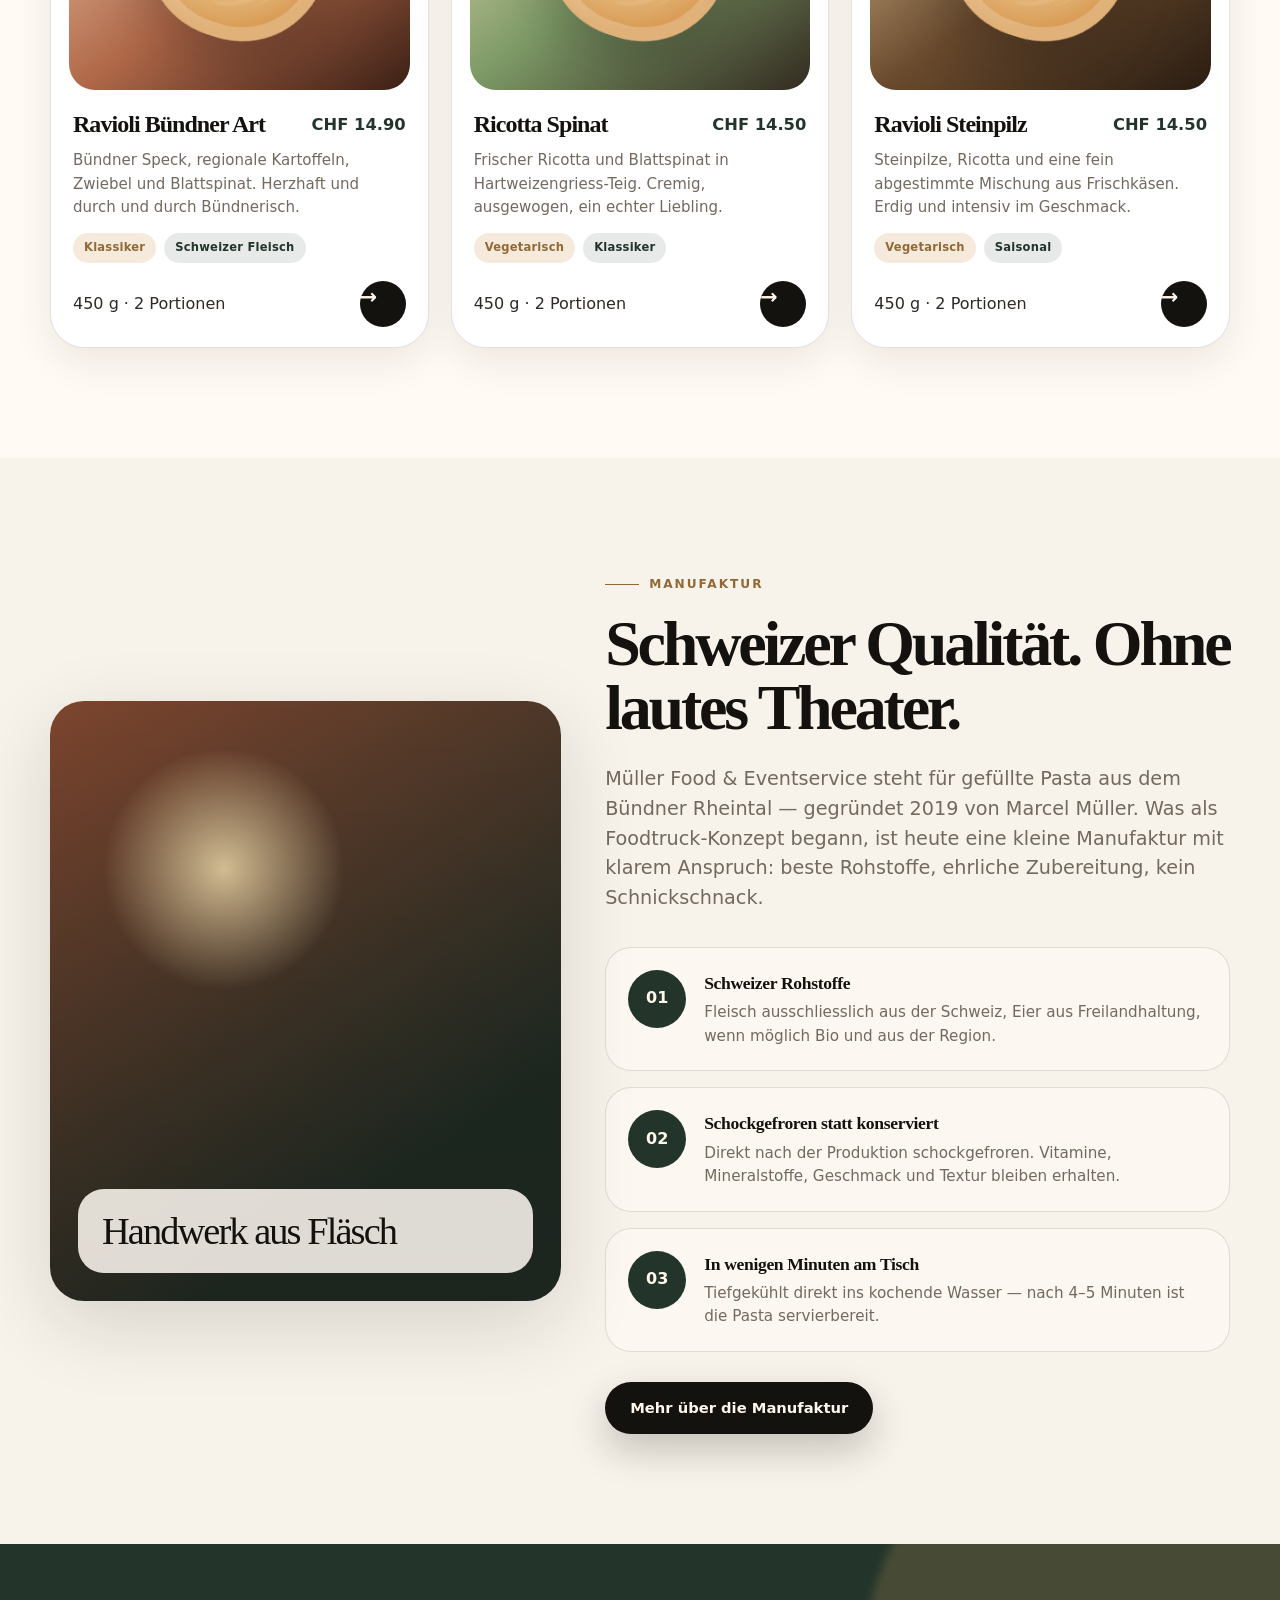
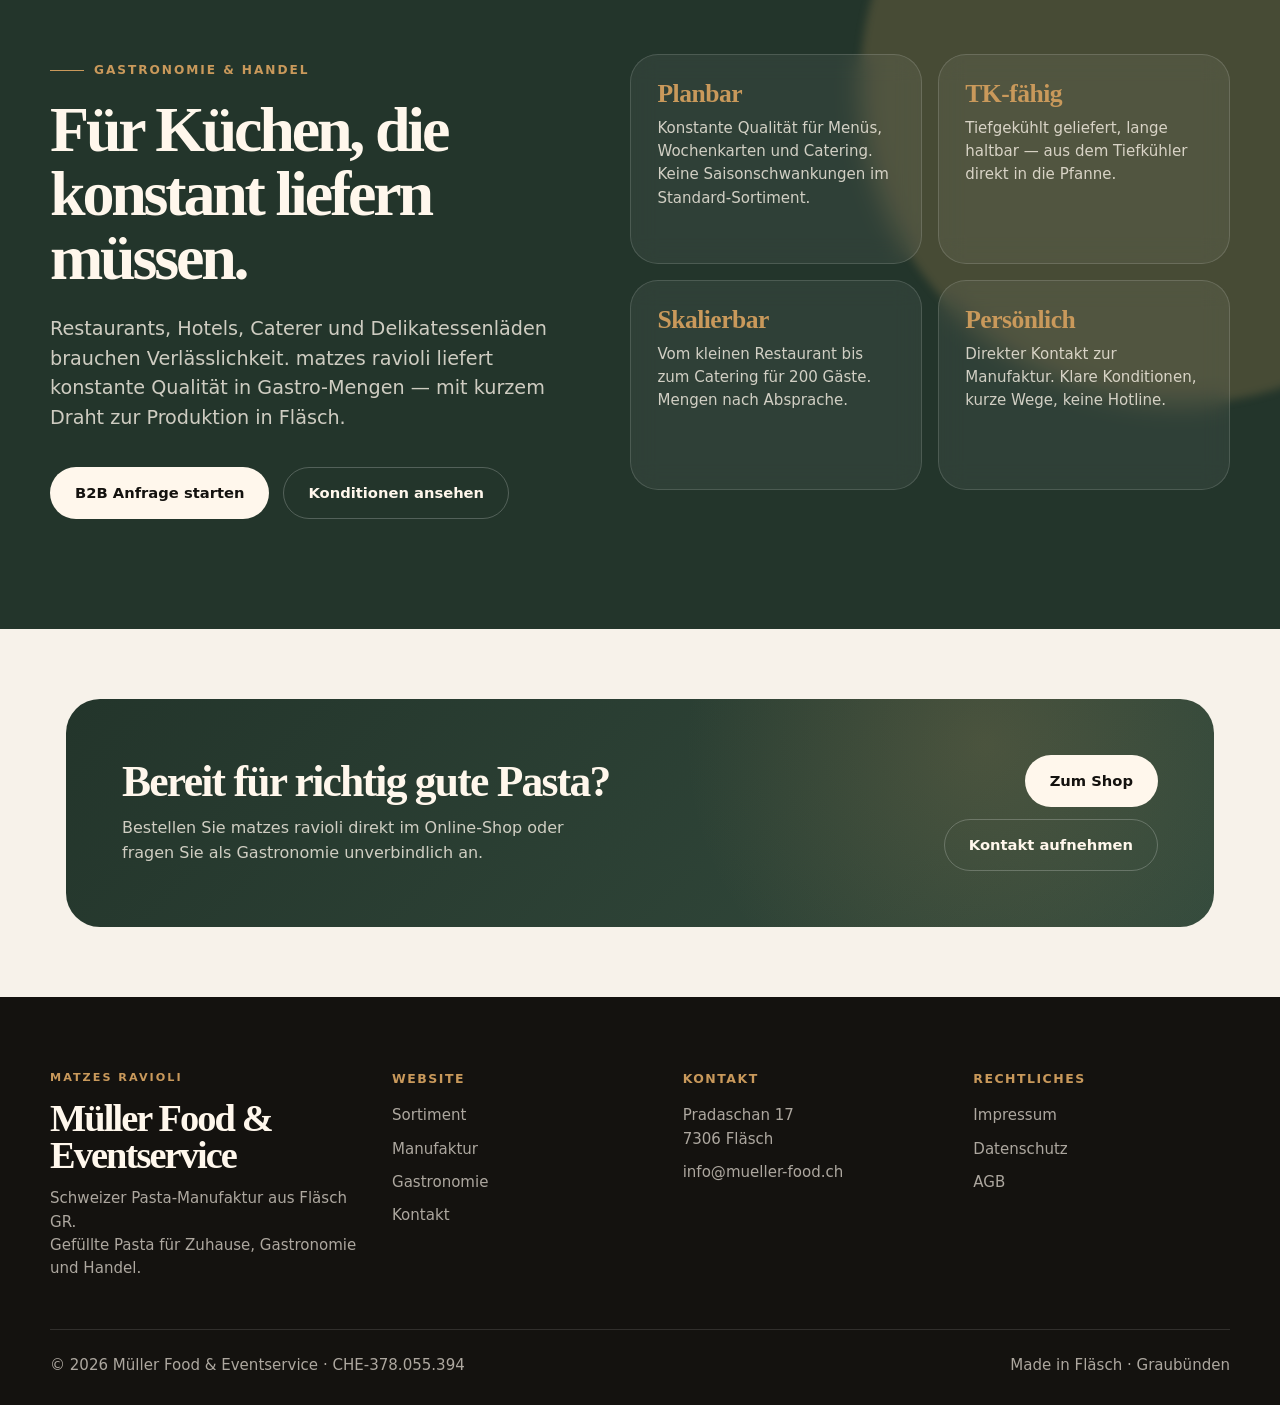
==== commit f4cbb330: "Multi-Page-Website mit allen essenziellen Infos - Aus dem One-Pager wurde eine vollständige Multi-Pa" ====
--- a/index.html
+++ b/index.html
@@ -3,1068 +3,32 @@
 <head>
   <meta charset="UTF-8" />
   <meta name="viewport" content="width=device-width, initial-scale=1.0" />
-  <meta name="description" content="Müller Food aus der Schweiz. Hochwertige frische und tiefgekühlte Ravioli und Pasta für Privatkunden, Gastronomie, Restaurants und Delikatessenläden." />
-  <title>Müller Food | Schweizer Ravioli & Pasta</title>
-
-  <style>
-    :root {
-      --bg: #f7f2ea;
-      --bg-soft: #fffaf3;
-      --dark: #14120f;
-      --dark-soft: #26211c;
-      --text: #2d2924;
-      --muted: #72695f;
-      --line: rgba(20, 18, 15, 0.12);
-      --cream: #fff7ec;
-      --gold: #c9995b;
-      --gold-dark: #926936;
-      --green: #23352b;
-      --green-soft: #344b3d;
-      --tomato: #9f3d2e;
-      --white: #ffffff;
-      --shadow: 0 24px 80px rgba(20, 18, 15, 0.14);
-      --radius-xl: 34px;
-      --radius-lg: 24px;
-      --radius-md: 16px;
-      --container: 1180px;
-    }
-
-    * {
-      box-sizing: border-box;
-      margin: 0;
-      padding: 0;
-    }
-
-    html {
-      scroll-behavior: smooth;
-    }
-
-    body {
-      font-family: Inter, ui-sans-serif, system-ui, -apple-system, BlinkMacSystemFont, "Segoe UI", sans-serif;
-      background: var(--bg);
-      color: var(--text);
-      line-height: 1.5;
-      overflow-x: hidden;
-    }
-
-    img {
-      max-width: 100%;
-      display: block;
-    }
-
-    a {
-      color: inherit;
-      text-decoration: none;
-    }
-
-    button,
-    input,
-    textarea,
-    select {
-      font: inherit;
-    }
-
-    .container {
-      width: min(var(--container), calc(100% - 32px));
-      margin-inline: auto;
-    }
-
-    .eyebrow {
-      display: inline-flex;
-      align-items: center;
-      gap: 10px;
-      margin-bottom: 18px;
-      color: var(--gold-dark);
-      font-size: 0.76rem;
-      font-weight: 800;
-      letter-spacing: 0.16em;
-      text-transform: uppercase;
-    }
-
-    .eyebrow::before {
-      content: "";
-      width: 34px;
-      height: 1px;
-      background: currentColor;
-    }
-
-    .section {
-      padding: 110px 0;
-    }
-
-    .section-title {
-      max-width: 760px;
-      font-family: Georgia, "Times New Roman", serif;
-      font-size: clamp(2.1rem, 5vw, 4.8rem);
-      line-height: 0.98;
-      letter-spacing: -0.055em;
-      color: var(--dark);
-    }
-
-    .section-lead {
-      max-width: 660px;
-      margin-top: 24px;
-      font-size: clamp(1rem, 1.7vw, 1.22rem);
-      color: var(--muted);
-    }
-
-    .btn {
-      display: inline-flex;
-      align-items: center;
-      justify-content: center;
-      gap: 10px;
-      min-height: 52px;
-      padding: 0 24px;
-      border: 1px solid transparent;
-      border-radius: 999px;
-      cursor: pointer;
-      font-size: 0.92rem;
-      font-weight: 800;
-      transition: transform 0.25s ease, box-shadow 0.25s ease, background 0.25s ease, color 0.25s ease;
-    }
-
-    .btn:hover {
-      transform: translateY(-2px);
-    }
-
-    .btn-primary {
-      background: var(--dark);
-      color: var(--cream);
-      box-shadow: 0 16px 38px rgba(20, 18, 15, 0.22);
-    }
-
-    .btn-primary:hover {
-      background: var(--green);
-    }
-
-    .btn-light {
-      background: var(--cream);
-      color: var(--dark);
-      border-color: rgba(255, 247, 236, 0.35);
-    }
-
-    .btn-ghost {
-      background: transparent;
-      color: var(--dark);
-      border-color: var(--line);
-    }
-
-    .site-header {
-      position: fixed;
-      inset: 18px 0 auto 0;
-      z-index: 50;
-      pointer-events: none;
-    }
-
-    .nav {
-      pointer-events: auto;
-      display: flex;
-      align-items: center;
-      justify-content: space-between;
-      gap: 20px;
-      min-height: 74px;
-      padding: 10px 12px 10px 24px;
-      border: 1px solid rgba(255, 255, 255, 0.44);
-      border-radius: 999px;
-      background: rgba(255, 250, 243, 0.76);
-      backdrop-filter: blur(20px);
-      box-shadow: 0 16px 52px rgba(20, 18, 15, 0.12);
-    }
-
-    .brand {
-      display: flex;
-      align-items: center;
-      gap: 12px;
-      font-weight: 900;
-      letter-spacing: -0.04em;
-      color: var(--dark);
-    }
-
-    .brand-mark {
-      display: grid;
-      place-items: center;
-      width: 42px;
-      height: 42px;
-      border-radius: 50%;
-      background: var(--green);
-      color: var(--gold);
-      font-family: Georgia, serif;
-      font-size: 1.4rem;
-    }
-
-    .nav-links {
-      display: flex;
-      align-items: center;
-      gap: 26px;
-      color: var(--dark-soft);
-      font-size: 0.9rem;
-      font-weight: 750;
-    }
-
-    .nav-links a {
-      position: relative;
-      opacity: 0.82;
-    }
-
-    .nav-links a:hover {
-      opacity: 1;
-    }
-
-    .nav-actions {
-      display: flex;
-      align-items: center;
-      gap: 10px;
-    }
-
-    .cart-pill {
-      display: inline-flex;
-      align-items: center;
-      gap: 8px;
-      height: 52px;
-      padding: 0 20px;
-      border-radius: 999px;
-      background: var(--green);
-      color: var(--cream);
-      font-weight: 850;
-      font-size: 0.9rem;
-    }
-
-    .mobile-menu {
-      display: none;
-      width: 52px;
-      height: 52px;
-      border: 0;
-      border-radius: 50%;
-      background: var(--dark);
-      color: var(--cream);
-      cursor: pointer;
-    }
-
-    .hero {
-      position: relative;
-      min-height: 100svh;
-      padding: 132px 0 48px;
-      display: grid;
-      align-items: end;
-      overflow: hidden;
-      background:
-        radial-gradient(circle at 85% 16%, rgba(201, 153, 91, 0.28), transparent 28%),
-        linear-gradient(135deg, #fff7ec 0%, #f1e5d4 50%, #d9c0a1 100%);
-    }
-
-    .hero::before {
-      content: "";
-      position: absolute;
-      inset: 0;
-      background-image:
-        linear-gradient(rgba(20,18,15,0.04) 1px, transparent 1px),
-        linear-gradient(90deg, rgba(20,18,15,0.04) 1px, transparent 1px);
-      background-size: 44px 44px;
-      mask-image: linear-gradient(to bottom, transparent, #000 20%, #000 70%, transparent);
-      pointer-events: none;
-    }
-
-    .hero-grid {
-      position: relative;
-      display: grid;
-      grid-template-columns: 1.04fr 0.96fr;
-      gap: 54px;
-      align-items: end;
-    }
-
-    .hero-copy {
-      padding-bottom: 64px;
-    }
-
-    .hero-kicker {
-      display: inline-flex;
-      align-items: center;
-      gap: 10px;
-      margin-bottom: 22px;
-      padding: 8px 13px;
-      border: 1px solid rgba(20,18,15,0.12);
-      border-radius: 999px;
-      background: rgba(255,255,255,0.34);
-      color: var(--green);
-      font-size: 0.78rem;
-      font-weight: 850;
-      letter-spacing: 0.08em;
-      text-transform: uppercase;
-    }
-
-    .hero h1 {
-      max-width: 800px;
-      font-family: Georgia, "Times New Roman", serif;
-      font-size: clamp(3.2rem, 8.4vw, 8.4rem);
-      line-height: 0.86;
-      letter-spacing: -0.075em;
-      color: var(--dark);
-    }
-
-    .hero h1 span {
-      color: var(--green);
-    }
-
-    .hero-text {
-      max-width: 590px;
-      margin-top: 28px;
-      color: var(--muted);
-      font-size: clamp(1.02rem, 1.5vw, 1.22rem);
-    }
-
-    .hero-actions {
-      display: flex;
-      flex-wrap: wrap;
-      gap: 14px;
-      margin-top: 34px;
-    }
-
-    .hero-meta {
-      display: grid;
-      grid-template-columns: repeat(3, 1fr);
-      gap: 14px;
-      margin-top: 44px;
-      max-width: 710px;
-    }
-
-    .meta-card {
-      padding: 18px;
-      border: 1px solid rgba(20, 18, 15, 0.1);
-      border-radius: 22px;
-      background: rgba(255, 250, 243, 0.54);
-      backdrop-filter: blur(12px);
-    }
-
-    .meta-card strong {
-      display: block;
-      font-size: 1.05rem;
-      color: var(--dark);
-    }
-
-    .meta-card span {
-      display: block;
-      margin-top: 4px;
-      font-size: 0.82rem;
-      color: var(--muted);
-    }
-
-    .hero-visual {
-      position: relative;
-      min-height: 690px;
-      display: grid;
-      align-items: end;
-    }
-
-    .plate {
-      position: relative;
-      aspect-ratio: 0.82;
-      border-radius: 46% 46% 38% 38% / 40% 40% 46% 46%;
-      background:
-        radial-gradient(circle at 50% 43%, rgba(255,255,255,0.88) 0 22%, transparent 23%),
-        radial-gradient(circle at 50% 43%, #f6e5ca 0 42%, #d8a76b 43% 48%, #6f3c24 49% 52%, transparent 53%),
-        linear-gradient(145deg, #2d231a, #5f3826 48%, #c89152);
-      box-shadow: var(--shadow);
-      overflow: hidden;
-      transform: rotate(-2deg);
-    }
-
-    .plate::before {
-      content: "";
-      position: absolute;
-      inset: 9%;
-      border-radius: 50%;
-      background:
-        radial-gradient(circle at 48% 40%, rgba(255,255,255,0.7), transparent 18%),
-        conic-gradient(from 40deg, #f0ca92, #b45b38, #f7d69d, #8c3e2a, #e9ba78, #f0ca92);
-      filter: blur(0.2px);
-      box-shadow: inset 0 0 0 18px rgba(255, 247, 236, 0.34);
-    }
-
-    .plate::after {
-      content: "Ravioli";
-      position: absolute;
-      left: 38px;
-      bottom: 38px;
-      padding: 12px 16px;
-      border-radius: 999px;
-      background: rgba(20, 18, 15, 0.72);
-      color: var(--cream);
-      font-family: Georgia, serif;
-      font-size: 1.3rem;
-      backdrop-filter: blur(14px);
-    }
-
-    .floating-card {
-      position: absolute;
-      right: -10px;
-      top: 120px;
-      width: min(270px, 46vw);
-      padding: 20px;
-      border: 1px solid rgba(255,255,255,0.42);
-      border-radius: 28px;
-      background: rgba(255, 250, 243, 0.76);
-      box-shadow: 0 22px 60px rgba(20,18,15,0.16);
-      backdrop-filter: blur(18px);
-      animation: float 5s ease-in-out infinite;
-    }
-
-    .floating-card small {
-      color: var(--muted);
-      font-weight: 800;
-      text-transform: uppercase;
-      letter-spacing: 0.12em;
-    }
-
-    .floating-card strong {
-      display: block;
-      margin-top: 8px;
-      color: var(--dark);
-      font-family: Georgia, serif;
-      font-size: 1.7rem;
-      line-height: 1;
-    }
-
-    .stamp {
-      position: absolute;
-      left: -18px;
-      bottom: 96px;
-      display: grid;
-      place-items: center;
-      width: 140px;
-      height: 140px;
-      border-radius: 50%;
-      background: var(--green);
-      color: var(--cream);
-      box-shadow: 0 22px 60px rgba(20,18,15,0.2);
-      text-align: center;
-      font-size: 0.78rem;
-      font-weight: 900;
-      letter-spacing: 0.1em;
-      text-transform: uppercase;
-      animation: rotateStamp 18s linear infinite;
-    }
-
-    @keyframes float {
-      0%, 100% { transform: translateY(0); }
-      50% { transform: translateY(-14px); }
-    }
-
-    @keyframes rotateStamp {
-      from { transform: rotate(0deg); }
-      to { transform: rotate(360deg); }
-    }
-
-    .trust-bar {
-      padding: 28px 0;
-      background: var(--dark);
-      color: var(--cream);
-      overflow: hidden;
-    }
-
-    .trust-track {
-      display: flex;
-      gap: 52px;
-      white-space: nowrap;
-      animation: marquee 28s linear infinite;
-      font-size: 0.88rem;
-      font-weight: 850;
-      letter-spacing: 0.08em;
-      text-transform: uppercase;
-    }
-
-    .trust-track span {
-      opacity: 0.78;
-    }
-
-    @keyframes marquee {
-      from { transform: translateX(0); }
-      to { transform: translateX(-50%); }
-    }
-
-    .products {
-      background: var(--bg-soft);
-    }
-
-    .split-head {
-      display: flex;
-      align-items: end;
-      justify-content: space-between;
-      gap: 30px;
-      margin-bottom: 46px;
-    }
-
-    .product-grid {
-      display: grid;
-      grid-template-columns: repeat(3, 1fr);
-      gap: 22px;
-    }
-
-    .product-card {
-      position: relative;
-      padding: 18px;
-      border: 1px solid var(--line);
-      border-radius: var(--radius-xl);
-      background: var(--white);
-      box-shadow: 0 14px 40px rgba(20,18,15,0.06);
-      overflow: hidden;
-      transition: transform 0.28s ease, box-shadow 0.28s ease;
-    }
-
-    .product-card:hover {
-      transform: translateY(-8px);
-      box-shadow: var(--shadow);
-    }
-
-    .product-img {
-      display: grid;
-      place-items: center;
-      height: 310px;
-      border-radius: 26px;
-      background:
-        radial-gradient(circle at 50% 44%, rgba(255,255,255,0.86), transparent 24%),
-        linear-gradient(145deg, #f4d4a5, #a95b3d 55%, #3b261d);
-      overflow: hidden;
-    }
-
-    .product-img.pesto {
-      background: linear-gradient(145deg, #efe3b3, #61784d 58%, #26372a);
-    }
-
-    .product-img.spinach {
-      background: linear-gradient(145deg, #f6dfbb, #7e9b67 52%, #322a20);
-    }
-
-    .pasta-shape {
-      width: 190px;
-      height: 190px;
-      border-radius: 44% 56% 50% 50%;
-      background: radial-gradient(circle at 40% 34%, #fff3cd, #d89b54 70%);
-      box-shadow: inset 0 0 0 14px rgba(255,255,255,0.22), 0 24px 52px rgba(20,18,15,0.24);
-      transform: rotate(18deg);
-    }
-
-    .product-body {
-      padding: 22px 4px 2px;
-    }
-
-    .product-top {
-      display: flex;
-      justify-content: space-between;
-      gap: 14px;
-      align-items: start;
-      margin-bottom: 12px;
-    }
-
-    .product-card h3 {
-      font-family: Georgia, serif;
-      font-size: 1.62rem;
-      line-height: 1;
-      letter-spacing: -0.04em;
-      color: var(--dark);
-    }
-
-    .price {
-      color: var(--green);
-      font-weight: 900;
-      white-space: nowrap;
-    }
-
-    .product-card p {
-      color: var(--muted);
-      font-size: 0.94rem;
-    }
-
-    .product-footer {
-      display: flex;
-      justify-content: space-between;
-      align-items: center;
-      margin-top: 22px;
-      gap: 12px;
-    }
-
-    .tag-list {
-      display: flex;
-      flex-wrap: wrap;
-      gap: 8px;
-      margin-top: 18px;
-    }
-
-    .tag {
-      padding: 7px 10px;
-      border-radius: 999px;
-      background: #f5eadb;
-      color: var(--gold-dark);
-      font-size: 0.74rem;
-      font-weight: 850;
-    }
-
-    .mini-btn {
-      width: 46px;
-      height: 46px;
-      border: 0;
-      border-radius: 50%;
-      background: var(--dark);
-      color: var(--cream);
-      cursor: pointer;
-      font-size: 1.25rem;
-      transition: transform 0.25s ease;
-    }
-
-    .mini-btn:hover {
-      transform: scale(1.06);
-    }
-
-    .story-grid {
-      display: grid;
-      grid-template-columns: 0.9fr 1.1fr;
-      gap: 44px;
-      align-items: center;
-    }
-
-    .story-visual {
-      min-height: 610px;
-      border-radius: var(--radius-xl);
-      background:
-        linear-gradient(rgba(20,18,15,0.12), rgba(20,18,15,0.3)),
-        radial-gradient(circle at 34% 28%, #f8dfad, transparent 22%),
-        linear-gradient(145deg, #8c4c32, #1f2d25 75%);
-      box-shadow: var(--shadow);
-      position: relative;
-      overflow: hidden;
-    }
-
-    .story-visual::after {
-      content: "Handwerk seit Generationen";
-      position: absolute;
-      left: 28px;
-      right: 28px;
-      bottom: 28px;
-      padding: 24px;
-      border-radius: 26px;
-      background: rgba(255, 250, 243, 0.82);
-      color: var(--dark);
-      font-family: Georgia, serif;
-      font-size: clamp(1.8rem, 3vw, 2.8rem);
-      line-height: 0.95;
-      letter-spacing: -0.05em;
-      backdrop-filter: blur(16px);
-    }
-
-    .story-list {
-      display: grid;
-      gap: 16px;
-      margin-top: 34px;
-    }
-
-    .story-item {
-      display: grid;
-      grid-template-columns: 58px 1fr;
-      gap: 18px;
-      padding: 22px;
-      border: 1px solid var(--line);
-      border-radius: 26px;
-      background: rgba(255,250,243,0.58);
-    }
-
-    .story-number {
-      display: grid;
-      place-items: center;
-      width: 58px;
-      height: 58px;
-      border-radius: 50%;
-      background: var(--green);
-      color: var(--cream);
-      font-weight: 950;
-    }
-
-    .story-item h3 {
-      color: var(--dark);
-      font-size: 1.1rem;
-      margin-bottom: 4px;
-    }
-
-    .story-item p {
-      color: var(--muted);
-      font-size: 0.95rem;
-    }
-
-    .b2b {
-      background: var(--green);
-      color: var(--cream);
-      position: relative;
-      overflow: hidden;
-    }
-
-    .b2b::before {
-      content: "";
-      position: absolute;
-      width: 640px;
-      height: 640px;
-      right: -220px;
-      top: -180px;
-      border-radius: 50%;
-      background: rgba(201,153,91,0.22);
-      filter: blur(4px);
-    }
-
-    .b2b .section-title,
-    .b2b .section-lead {
-      color: var(--cream);
-    }
-
-    .b2b .section-lead {
-      opacity: 0.76;
-    }
-
-    .b2b-grid {
-      position: relative;
-      display: grid;
-      grid-template-columns: 0.95fr 1.05fr;
-      gap: 38px;
-      align-items: start;
-    }
-
-    .b2b-cards {
-      display: grid;
-      grid-template-columns: repeat(2, 1fr);
-      gap: 16px;
-    }
-
-    .b2b-card {
-      min-height: 220px;
-      padding: 26px;
-      border: 1px solid rgba(255,255,255,0.14);
-      border-radius: 28px;
-      background: rgba(255,255,255,0.06);
-      backdrop-filter: blur(12px);
-    }
-
-    .b2b-card strong {
-      display: block;
-      margin-bottom: 10px;
-      color: var(--gold);
-      font-family: Georgia, serif;
-      font-size: 1.7rem;
-      line-height: 1;
-    }
-
-    .b2b-card p {
-      color: rgba(255,247,236,0.76);
-      font-size: 0.94rem;
-    }
-
-    .shop-panel {
-      padding: 30px;
-      border-radius: var(--radius-xl);
-      background: var(--dark);
-      color: var(--cream);
-      box-shadow: var(--shadow);
-    }
-
-    .shop-panel h3 {
-      font-family: Georgia, serif;
-      font-size: clamp(2rem, 4vw, 3.8rem);
-      line-height: 0.95;
-      letter-spacing: -0.055em;
-      margin-bottom: 18px;
-    }
-
-    .shop-panel p {
-      color: rgba(255,247,236,0.72);
-      margin-bottom: 24px;
-    }
-
-    .shop-steps {
-      display: grid;
-      gap: 12px;
-      margin-top: 30px;
-    }
-
-    .shop-step {
-      display: flex;
-      align-items: center;
-      justify-content: space-between;
-      gap: 16px;
-      padding: 16px 0;
-      border-top: 1px solid rgba(255,255,255,0.12);
-      color: rgba(255,247,236,0.84);
-      font-weight: 760;
-    }
-
-    .contact {
-      background: var(--bg-soft);
-    }
-
-    .contact-card {
-      display: grid;
-      grid-template-columns: 0.9fr 1.1fr;
-      gap: 28px;
-      padding: 24px;
-      border-radius: var(--radius-xl);
-      background: var(--white);
-      box-shadow: var(--shadow);
-    }
-
-    .contact-info {
-      padding: 34px;
-      border-radius: 28px;
-      background: var(--dark);
-      color: var(--cream);
-    }
-
-    .contact-info h2 {
-      font-family: Georgia, serif;
-      font-size: clamp(2rem, 4vw, 4rem);
-      line-height: 0.95;
-      letter-spacing: -0.055em;
-      margin-bottom: 20px;
-    }
-
-    .contact-info p,
-    .contact-info li {
-      color: rgba(255,247,236,0.72);
-    }
-
-    .contact-list {
-      list-style: none;
-      display: grid;
-      gap: 14px;
-      margin-top: 28px;
-    }
-
-    .form {
-      display: grid;
-      gap: 16px;
-      padding: 18px;
-    }
-
-    .form-row {
-      display: grid;
-      grid-template-columns: repeat(2, 1fr);
-      gap: 16px;
-    }
-
-    .field {
-      display: grid;
-      gap: 8px;
-    }
-
-    .field label {
-      color: var(--dark);
-      font-size: 0.82rem;
-      font-weight: 850;
-    }
-
-    .field input,
-    .field textarea,
-    .field select {
-      width: 100%;
-      border: 1px solid var(--line);
-      border-radius: 18px;
-      background: #fbf7f1;
-      padding: 16px 18px;
-      outline: none;
-      color: var(--dark);
-    }
-
-    .field textarea {
-      min-height: 150px;
-      resize: vertical;
-    }
-
-    .field input:focus,
-    .field textarea:focus,
-    .field select:focus {
-      border-color: var(--gold);
-      box-shadow: 0 0 0 4px rgba(201,153,91,0.15);
-    }
-
-    .site-footer {
-      padding: 72px 0 28px;
-      background: var(--dark);
-      color: var(--cream);
-    }
-
-    .footer-grid {
-      display: grid;
-      grid-template-columns: 1.2fr repeat(3, 1fr);
-      gap: 34px;
-      padding-bottom: 48px;
-      border-bottom: 1px solid rgba(255,255,255,0.12);
-    }
-
-    .footer-brand {
-      max-width: 360px;
-    }
-
-    .footer-brand h2 {
-      font-family: Georgia, serif;
-      font-size: 2.6rem;
-      line-height: 0.9;
-      letter-spacing: -0.055em;
-      margin-bottom: 18px;
-    }
-
-    .footer-brand p,
-    .footer-col a,
-    .footer-bottom {
-      color: rgba(255,247,236,0.65);
-      font-size: 0.94rem;
-    }
-
-    .footer-col h3 {
-      margin-bottom: 16px;
-      color: var(--gold);
-      font-size: 0.82rem;
-      text-transform: uppercase;
-      letter-spacing: 0.12em;
-    }
-
-    .footer-col nav {
-      display: grid;
-      gap: 10px;
-    }
-
-    .footer-bottom {
-      display: flex;
-      justify-content: space-between;
-      gap: 20px;
-      padding-top: 24px;
-    }
-
-    .reveal {
-      opacity: 0;
-      transform: translateY(28px);
-      animation: reveal 0.9s ease forwards;
-    }
-
-    .delay-1 { animation-delay: 0.12s; }
-    .delay-2 { animation-delay: 0.24s; }
-    .delay-3 { animation-delay: 0.36s; }
-
-    @keyframes reveal {
-      to {
-        opacity: 1;
-        transform: translateY(0);
-      }
-    }
-
-    @media (max-width: 980px) {
-      .nav-links,
-      .nav-actions {
-        display: none;
-      }
-
-      .mobile-menu {
-        display: inline-grid;
-        place-items: center;
-      }
-
-      .hero-grid,
-      .story-grid,
-      .b2b-grid,
-      .contact-card,
-      .footer-grid {
-        grid-template-columns: 1fr;
-      }
-
-      .hero-copy {
-        padding-bottom: 0;
-      }
-
-      .hero-visual {
-        min-height: 520px;
-      }
-
-      .product-grid {
-        grid-template-columns: 1fr;
-      }
-
-      .split-head {
-        align-items: start;
-        flex-direction: column;
-      }
-    }
-
-    @media (max-width: 680px) {
-      .section {
-        padding: 76px 0;
-      }
-
-      .site-header {
-        inset: 10px 0 auto 0;
-      }
-
-      .nav {
-        min-height: 62px;
-        padding: 8px 8px 8px 14px;
-      }
-
-      .brand-mark {
-        width: 38px;
-        height: 38px;
-      }
-
-      .hero {
-        padding-top: 104px;
-      }
-
-      .hero h1 {
-        font-size: clamp(3.2rem, 18vw, 5.4rem);
-      }
-
-      .hero-meta {
-        grid-template-columns: 1fr;
-      }
-
-      .floating-card {
-        right: 10px;
-        top: 46px;
-      }
-
-      .stamp {
-        width: 104px;
-        height: 104px;
-        left: 10px;
-        bottom: 62px;
-        font-size: 0.62rem;
-      }
-
-      .b2b-cards,
-      .form-row {
-        grid-template-columns: 1fr;
-      }
-
-      .contact-info {
-        padding: 26px;
-      }
-
-      .footer-bottom {
-        flex-direction: column;
-      }
-    }
-  </style>
+  <meta name="description" content="matzes ravioli von Müller Food aus Fläsch (GR). Hochwertige gefüllte Pasta, schockgefroren, aus Schweizer Rohstoffen. Für Privatkunden, Gastronomie und Delikatessenläden." />
+  <title>Müller Food &middot; matzes ravioli &middot; Schweizer Pasta-Manufaktur</title>
+  <link rel="stylesheet" href="assets/style.css" />
 </head>
 
 <body>
   <header class="site-header">
     <div class="container nav">
-      <a href="#top" class="brand" aria-label="Müller Food Startseite">
+      <a href="index.html" class="brand" aria-label="Müller Food Startseite">
         <span class="brand-mark">M</span>
-        <span>Müller Food</span>
+        <span class="brand-text">
+          <span>Müller Food</span>
+          <small>matzes ravioli</small>
+        </span>
       </a>
 
       <nav class="nav-links" aria-label="Hauptnavigation">
-        <a href="#produkte">Produkte</a>
-        <a href="#story">Manufaktur</a>
-        <a href="#gastro">Gastronomie</a>
-        <a href="#shop">Shop</a>
-        <a href="#kontakt">Kontakt</a>
+        <a href="produkte.html">Sortiment</a>
+        <a href="manufaktur.html">Manufaktur</a>
+        <a href="gastronomie.html">Gastronomie</a>
+        <a href="kontakt.html">Kontakt</a>
       </nav>
 
       <div class="nav-actions">
-        <a class="btn btn-ghost" href="#gastro">B2B Anfrage</a>
-        <a class="cart-pill" href="#shop" aria-label="Warenkorb öffnen">Shop · 0</a>
+        <a class="btn btn-ghost" href="gastronomie.html">B2B Anfrage</a>
+        <a class="cart-pill" href="produkte.html" aria-label="Zum Shop">Shop</a>
       </div>
 
       <button class="mobile-menu" aria-label="Menü öffnen">☰</button>
@@ -1075,270 +39,226 @@
     <section class="hero" aria-labelledby="hero-title">
       <div class="container hero-grid">
         <div class="hero-copy">
-          <div class="hero-kicker reveal">Schweizer Pasta · frisch & tiefgekühlt</div>
+          <div class="hero-kicker reveal">Pasta-Manufaktur · Fläsch · Graubünden</div>
           <h1 id="hero-title" class="reveal delay-1">Ravioli mit <span>Charakter</span>.</h1>
           <p class="hero-text reveal delay-2">
-            Premium Pasta aus der Schweiz. Sauber produziert, ehrlich im Geschmack und bereit für Zuhause, Restaurants und Delikatessenläden.
+            Gefüllte Pasta, gemacht aus den besten Rohstoffen: Schweizer Fleisch, Eier aus Freilandhaltung,
+            saisonale Füllungen und schonende Zubereitung. Direkt nach der Produktion schockgefroren &mdash;
+            damit der Geschmack bleibt, wie er gemeint ist.
           </p>
           <div class="hero-actions reveal delay-3">
-            <a class="btn btn-primary" href="#produkte">Produkte entdecken →</a>
-            <a class="btn btn-ghost" href="#gastro">Für Gastronomie anfragen</a>
+            <a class="btn btn-primary" href="produkte.html">Sortiment entdecken &rarr;</a>
+            <a class="btn btn-ghost" href="gastronomie.html">Für Gastronomie anfragen</a>
           </div>
 
           <div class="hero-meta reveal delay-3" aria-label="Vertrauensmerkmale">
             <div class="meta-card">
               <strong>Swiss Made</strong>
-              <span>Produktion in der Schweiz</span>
+              <span>Produktion in Fläsch GR</span>
             </div>
             <div class="meta-card">
-              <strong>Frisch oder TK</strong>
-              <span>Flexibel für jede Küche</span>
+              <strong>Schockgefroren</strong>
+              <span>Frisch wie am ersten Tag</span>
             </div>
             <div class="meta-card">
               <strong>B2B bereit</strong>
-              <span>Für Gastro & Handel</span>
+              <span>Für Gastro &amp; Handel</span>
             </div>
           </div>
         </div>
 
         <div class="hero-visual" aria-hidden="true">
           <div class="floating-card">
-            <small>Beliebt</small>
-            <strong>Ravioli Ricotta</strong>
+            <small>Lieblingssorte</small>
+            <strong>Ravioli Bündner Art</strong>
+            <em>Bündner Speck, Kartoffel, Spinat</em>
           </div>
           <div class="plate"></div>
-          <div class="stamp">Premium Pasta · Müller Food ·</div>
+          <div class="stamp">Premium Pasta · matzes ravioli ·</div>
         </div>
       </div>
     </section>
 
     <div class="trust-bar" aria-hidden="true">
       <div class="trust-track">
-        <span>Schweizer Herstellung</span><span>Kurze Wege</span><span>Premium Füllungen</span><span>Für Privatkunden</span><span>Für Restaurants</span><span>Für Delikatessenläden</span>
-        <span>Schweizer Herstellung</span><span>Kurze Wege</span><span>Premium Füllungen</span><span>Für Privatkunden</span><span>Für Restaurants</span><span>Für Delikatessenläden</span>
+        <span>Schweizer Herstellung</span><span>Schockgefroren</span><span>Schweizer Fleisch</span><span>Bio &amp; regional</span><span>Eier aus Freilandhaltung</span><span>Für Restaurants</span><span>Für Delikatessenläden</span>
+        <span>Schweizer Herstellung</span><span>Schockgefroren</span><span>Schweizer Fleisch</span><span>Bio &amp; regional</span><span>Eier aus Freilandhaltung</span><span>Für Restaurants</span><span>Für Delikatessenläden</span>
       </div>
     </div>
 
-    <section class="section products" id="produkte">
+    <section class="section products">
       <div class="container">
         <div class="split-head">
           <div>
-            <span class="eyebrow">Sortiment</span>
-            <h2 class="section-title">Pasta, die nicht nach Standard schmeckt.</h2>
-            <p class="section-lead">Klare Produktkarten. Klare Infos. Zutaten, Allergene, Lagerung und Zubereitung gehören direkt sichtbar in den Shop.</p>
-          </div>
-          <a class="btn btn-primary" href="#shop">Zum Shop</a>
+            <span class="eyebrow">Beliebte Sorten</span>
+            <h2 class="section-title">Drei Klassiker. Sechs weitere im Shop.</h2>
+            <p class="section-lead">Jede Füllung ist ein eigener Charakter &mdash; und jede Sorte gibt es als 450&nbsp;g Packung.
+            Schockgefroren, in 4 Minuten servierbereit.</p>
+          </div>
+          <a class="btn btn-primary" href="produkte.html">Zum gesamten Sortiment</a>
         </div>
 
         <div class="product-grid">
           <article class="product-card">
-            <div class="product-img" role="img" aria-label="Ravioli mit Tomatenfüllung auf dunklem Teller">
+            <div class="product-img buendner" role="img" aria-label="Ravioli Bündner Art">
+              <span class="product-badge">Bestseller</span>
               <div class="pasta-shape"></div>
             </div>
             <div class="product-body">
               <div class="product-top">
-                <h3>Ravioli Pomodoro</h3>
-                <span class="price">ab CHF 8.90</span>
-              </div>
-              <p>Kräftig, warm und italienisch. Ideal für schnelle Premium-Gerichte.</p>
+                <h3>Ravioli Bündner Art</h3>
+                <span class="price">CHF 14.90</span>
+              </div>
+              <p>Bündner Speck, regionale Kartoffeln, Zwiebel und Blattspinat. Herzhaft und durch und durch Bündnerisch.</p>
               <div class="tag-list">
-                <span class="tag">Frisch</span>
-                <span class="tag">TK möglich</span>
-                <span class="tag">Gastro-Pack</span>
+                <span class="tag">Klassiker</span>
+                <span class="tag tag-green">Schweizer Fleisch</span>
               </div>
               <div class="product-footer">
-                <span>250 g · 2 Portionen</span>
-                <button class="mini-btn" aria-label="Ravioli Pomodoro hinzufügen">+</button>
+                <span>450 g · 2 Portionen</span>
+                <a class="mini-btn" href="produkte.html#buendner" aria-label="Details ansehen">→</a>
               </div>
             </div>
           </article>
 
           <article class="product-card">
-            <div class="product-img pesto" role="img" aria-label="Ravioli mit Pesto und Kräutern">
-              <div class="pasta-shape"></div>
-            </div>
-            <div class="product-body">
-              <div class="product-top">
-                <h3>Ravioli Basilico</h3>
-                <span class="price">ab CHF 9.40</span>
-              </div>
-              <p>Frisch, grün und elegant. Für Teller mit wenig Aufwand und viel Wirkung.</p>
-              <div class="tag-list">
-                <span class="tag">Vegetarisch</span>
-                <span class="tag">Premium</span>
-                <span class="tag">Kurz gegart</span>
-              </div>
-              <div class="product-footer">
-                <span>250 g · 2 Portionen</span>
-                <button class="mini-btn" aria-label="Ravioli Basilico hinzufügen">+</button>
-              </div>
-            </div>
-          </article>
-
-          <article class="product-card">
-            <div class="product-img spinach" role="img" aria-label="Ravioli mit Spinat und Ricotta">
+            <div class="product-img spinach" role="img" aria-label="Ravioli Ricotta Spinat">
+              <span class="product-badge">Klassiker</span>
               <div class="pasta-shape"></div>
             </div>
             <div class="product-body">
               <div class="product-top">
                 <h3>Ricotta Spinat</h3>
-                <span class="price">ab CHF 8.70</span>
-              </div>
-              <p>Der Klassiker. Cremig, ausgewogen und stark für Verkauf und Gastronomie.</p>
+                <span class="price">CHF 14.50</span>
+              </div>
+              <p>Frischer Ricotta und Blattspinat in Hartweizengriess-Teig. Cremig, ausgewogen, ein echter Liebling.</p>
               <div class="tag-list">
-                <span class="tag">Klassiker</span>
-                <span class="tag">Familienformat</span>
-                <span class="tag">B2B</span>
+                <span class="tag">Vegetarisch</span>
+                <span class="tag tag-green">Klassiker</span>
               </div>
               <div class="product-footer">
-                <span>250 g · 2 Portionen</span>
-                <button class="mini-btn" aria-label="Ricotta Spinat hinzufügen">+</button>
+                <span>450 g · 2 Portionen</span>
+                <a class="mini-btn" href="produkte.html#ricotta-spinat" aria-label="Details ansehen">→</a>
               </div>
             </div>
           </article>
-        </div>
-      </div>
-    </section>
-
-    <section class="section" id="story">
+
+          <article class="product-card">
+            <div class="product-img steinpilz" role="img" aria-label="Ravioli Steinpilz">
+              <span class="product-badge">Saison</span>
+              <div class="pasta-shape"></div>
+            </div>
+            <div class="product-body">
+              <div class="product-top">
+                <h3>Ravioli Steinpilz</h3>
+                <span class="price">CHF 14.50</span>
+              </div>
+              <p>Steinpilze, Ricotta und eine fein abgestimmte Mischung aus Frischkäsen. Erdig und intensiv im Geschmack.</p>
+              <div class="tag-list">
+                <span class="tag">Vegetarisch</span>
+                <span class="tag tag-green">Saisonal</span>
+              </div>
+              <div class="product-footer">
+                <span>450 g · 2 Portionen</span>
+                <a class="mini-btn" href="produkte.html#steinpilz" aria-label="Details ansehen">→</a>
+              </div>
+            </div>
+          </article>
+        </div>
+      </div>
+    </section>
+
+    <section class="section">
       <div class="container story-grid">
-        <div class="story-visual" role="img" aria-label="Stimmungsbild einer Schweizer Pasta-Manufaktur"></div>
+        <div class="story-visual" role="img" aria-label="Stimmungsbild der Pasta-Manufaktur in Fläsch"></div>
         <div>
           <span class="eyebrow">Manufaktur</span>
           <h2 class="section-title">Schweizer Qualität. Ohne lautes Theater.</h2>
-          <p class="section-lead">Die Marke muss Vertrauen geben. Nicht durch Floskeln. Sondern durch Herkunft, klare Daten, saubere Produktinfos und einen starken Auftritt.</p>
+          <p class="section-lead">
+            Müller Food &amp; Eventservice steht für gefüllte Pasta aus dem Bündner Rheintal &mdash; gegründet 2019 von
+            Marcel Müller. Was als Foodtruck-Konzept begann, ist heute eine kleine Manufaktur mit klarem Anspruch:
+            beste Rohstoffe, ehrliche Zubereitung, kein Schnickschnack.
+          </p>
 
           <div class="story-list">
             <div class="story-item">
               <div class="story-number">01</div>
               <div>
-                <h3>Saubere Herkunft</h3>
-                <p>Zeige klar, wo produziert wird und was Müller Food besser macht.</p>
+                <h3>Schweizer Rohstoffe</h3>
+                <p>Fleisch ausschliesslich aus der Schweiz, Eier aus Freilandhaltung, wenn möglich Bio und aus der Region.</p>
               </div>
             </div>
             <div class="story-item">
               <div class="story-number">02</div>
               <div>
-                <h3>Klare Produktdaten</h3>
-                <p>Zutaten, Allergene, Nährwerte und Lagerung direkt beim Produkt.</p>
+                <h3>Schockgefroren statt konserviert</h3>
+                <p>Direkt nach der Produktion schockgefroren. Vitamine, Mineralstoffe, Geschmack und Textur bleiben erhalten.</p>
               </div>
             </div>
             <div class="story-item">
               <div class="story-number">03</div>
               <div>
-                <h3>Premium ohne Blabla</h3>
-                <p>Wenig Text. Starke Bilder. Konkrete Aussagen. Genau so wirkt es hochwertig.</p>
-              </div>
-            </div>
-          </div>
-        </div>
-      </div>
-    </section>
-
-    <section class="section b2b" id="gastro">
+                <h3>In wenigen Minuten am Tisch</h3>
+                <p>Tiefgekühlt direkt ins kochende Wasser &mdash; nach 4&ndash;5 Minuten ist die Pasta servierbereit.</p>
+              </div>
+            </div>
+          </div>
+
+          <div class="hero-actions" style="margin-top: 30px;">
+            <a class="btn btn-primary" href="manufaktur.html">Mehr über die Manufaktur</a>
+          </div>
+        </div>
+      </div>
+    </section>
+
+    <section class="section b2b">
       <div class="container b2b-grid">
         <div>
-          <span class="eyebrow">Gastronomie</span>
+          <span class="eyebrow" style="color: var(--gold);">Gastronomie &amp; Handel</span>
           <h2 class="section-title">Für Küchen, die konstant liefern müssen.</h2>
-          <p class="section-lead">Restaurants, Hotels und Delikatessenläden brauchen verlässliche Qualität. Genau dort muss die neue Website professionell überzeugen.</p>
+          <p class="section-lead">
+            Restaurants, Hotels, Caterer und Delikatessenläden brauchen Verlässlichkeit. matzes ravioli liefert
+            konstante Qualität in Gastro-Mengen &mdash; mit kurzem Draht zur Produktion in Fläsch.
+          </p>
           <div class="hero-actions">
-            <a class="btn btn-light" href="#kontakt">B2B Anfrage starten</a>
-            <a class="btn btn-ghost" style="color: var(--cream); border-color: rgba(255,255,255,.18);" href="#produkte">Sortiment ansehen</a>
+            <a class="btn btn-light" href="kontakt.html">B2B Anfrage starten</a>
+            <a class="btn btn-ghost-light" href="gastronomie.html">Konditionen ansehen</a>
           </div>
         </div>
 
         <div class="b2b-cards">
           <div class="b2b-card">
             <strong>Planbar</strong>
-            <p>Konstante Qualität für Menüs, Wochenkarten und Catering.</p>
+            <p>Konstante Qualität für Menüs, Wochenkarten und Catering. Keine Saisonschwankungen im Standard-Sortiment.</p>
           </div>
           <div class="b2b-card">
-            <strong>Flexibel</strong>
-            <p>Frische Ware oder tiefgekühlt. Je nach Prozess und Küche.</p>
+            <strong>TK-fähig</strong>
+            <p>Tiefgekühlt geliefert, lange haltbar &mdash; aus dem Tiefkühler direkt in die Pfanne.</p>
           </div>
           <div class="b2b-card">
             <strong>Skalierbar</strong>
-            <p>Portionen für kleine Betriebe bis grössere Gastro-Mengen.</p>
+            <p>Vom kleinen Restaurant bis zum Catering für 200 Gäste. Mengen nach Absprache.</p>
           </div>
           <div class="b2b-card">
-            <strong>Direkt</strong>
-            <p>Kurze Anfrage. Klare Konditionen. Persönlicher Kontakt.</p>
-          </div>
-        </div>
-      </div>
-    </section>
-
-    <section class="section" id="shop">
-      <div class="container b2b-grid">
-        <div>
-          <span class="eyebrow">Online-Shop</span>
-          <h2 class="section-title">Ein Shop, der Vertrauen verkauft.</h2>
-          <p class="section-lead">Der Shop muss schnell, sauber und rechtlich vollständig sein. Besonders bei Lebensmitteln zählen klare Pflichtinfos und ein seriöser Checkout.</p>
-        </div>
-
-        <div class="shop-panel">
-          <h3>Frisch bestellt. Sauber geliefert.</h3>
-          <p>Demo-Bereich für den späteren Shop. Hier kommen echte Produkte, Varianten, Lagerhinweise, Allergene und Lieferoptionen rein.</p>
-          <a class="btn btn-light" href="#produkte">Produkte auswählen</a>
-
-          <div class="shop-steps">
-            <div class="shop-step"><span>01 · Produkt wählen</span><span>→</span></div>
-            <div class="shop-step"><span>02 · Frisch oder TK wählen</span><span>→</span></div>
-            <div class="shop-step"><span>03 · Lieferung oder Abholung</span><span>→</span></div>
-            <div class="shop-step"><span>04 · Sicher bezahlen</span><span>→</span></div>
-          </div>
-        </div>
-      </div>
-    </section>
-
-    <section class="section contact" id="kontakt">
-      <div class="container contact-card">
-        <div class="contact-info">
-          <h2>Bereit für neue Pasta?</h2>
-          <p>Kontaktbereich für Privatkunden, Restaurants und Händler. Kurz. Klar. Ohne Chaos.</p>
-          <ul class="contact-list">
-            <li>📍 Adresse hier ergänzen</li>
-            <li>☎ Telefon hier ergänzen</li>
-            <li>✉ info@mueller-food.ch</li>
-            <li>🕒 Öffnungszeiten hier ergänzen</li>
-          </ul>
-        </div>
-
-        <form class="form" action="#" method="post">
-          <div class="form-row">
-            <div class="field">
-              <label for="name">Name</label>
-              <input id="name" name="name" type="text" autocomplete="name" required />
-            </div>
-            <div class="field">
-              <label for="email">E-Mail</label>
-              <input id="email" name="email" type="email" autocomplete="email" required />
-            </div>
-          </div>
-
-          <div class="form-row">
-            <div class="field">
-              <label for="type">Anfrage</label>
-              <select id="type" name="type">
-                <option>Privatkunde</option>
-                <option>Restaurant / Gastronomie</option>
-                <option>Delikatessenladen</option>
-                <option>Sonstiges</option>
-              </select>
-            </div>
-            <div class="field">
-              <label for="phone">Telefon</label>
-              <input id="phone" name="phone" type="tel" autocomplete="tel" />
-            </div>
-          </div>
-
-          <div class="field">
-            <label for="message">Nachricht</label>
-            <textarea id="message" name="message" placeholder="Worum geht es?"></textarea>
-          </div>
-
-          <button class="btn btn-primary" type="submit">Anfrage senden</button>
-        </form>
+            <strong>Persönlich</strong>
+            <p>Direkter Kontakt zur Manufaktur. Klare Konditionen, kurze Wege, keine Hotline.</p>
+          </div>
+        </div>
+      </div>
+    </section>
+
+    <section class="section-sm">
+      <div class="container">
+        <div class="cta-band">
+          <div>
+            <h2>Bereit für richtig gute Pasta?</h2>
+            <p>Bestellen Sie matzes ravioli direkt im Online-Shop oder fragen Sie als Gastronomie unverbindlich an.</p>
+          </div>
+          <div class="cta-actions">
+            <a class="btn btn-light" href="produkte.html">Zum Shop</a>
+            <a class="btn btn-ghost-light" href="kontakt.html">Kontakt aufnehmen</a>
+          </div>
+        </div>
       </div>
     </section>
   </main>
@@ -1347,44 +267,42 @@
     <div class="container">
       <div class="footer-grid">
         <div class="footer-brand">
-          <h2>Müller Food</h2>
-          <p>Schweizer Ravioli und Pasta für Zuhause, Gastronomie und Handel.</p>
+          <small>matzes ravioli</small>
+          <h2>Müller Food &amp; Eventservice</h2>
+          <p>Schweizer Pasta-Manufaktur aus Fläsch GR.<br />Gefüllte Pasta für Zuhause, Gastronomie und Handel.</p>
         </div>
 
         <div class="footer-col">
           <h3>Website</h3>
           <nav>
-            <a href="#produkte">Produkte</a>
-            <a href="#story">Manufaktur</a>
-            <a href="#gastro">Gastronomie</a>
-            <a href="#shop">Shop</a>
+            <a href="produkte.html">Sortiment</a>
+            <a href="manufaktur.html">Manufaktur</a>
+            <a href="gastronomie.html">Gastronomie</a>
+            <a href="kontakt.html">Kontakt</a>
           </nav>
         </div>
 
         <div class="footer-col">
-          <h3>Service</h3>
+          <h3>Kontakt</h3>
           <nav>
-            <a href="#kontakt">Kontakt</a>
-            <a href="#">Verkaufsstellen</a>
-            <a href="#">Lieferung</a>
-            <a href="#">FAQ</a>
+            <a href="https://maps.google.com/?q=Pradaschan+17,+7306+Fläsch" target="_blank" rel="noopener">Pradaschan 17<br />7306 Fläsch</a>
+            <a href="mailto:info@mueller-food.ch">info@mueller-food.ch</a>
           </nav>
         </div>
 
         <div class="footer-col">
           <h3>Rechtliches</h3>
           <nav>
-            <a href="#">Impressum</a>
-            <a href="#">Datenschutz</a>
-            <a href="#">AGB</a>
-            <a href="#">Widerruf / Rückgabe</a>
+            <a href="impressum.html">Impressum</a>
+            <a href="datenschutz.html">Datenschutz</a>
+            <a href="datenschutz.html#agb">AGB</a>
           </nav>
         </div>
       </div>
 
       <div class="footer-bottom">
-        <span>© 2026 Müller Food. Alle Rechte vorbehalten.</span>
-        <span>Made for Swiss premium food.</span>
+        <span>&copy; 2026 Müller Food &amp; Eventservice · CHE-378.055.394</span>
+        <span>Made in Fläsch · Graubünden</span>
       </div>
     </div>
   </footer>
--- a/assets/style.css
+++ b/assets/style.css
@@ -0,0 +1,1509 @@
+:root {
+  --bg: #f7f2ea;
+  --bg-soft: #fffaf3;
+  --dark: #14120f;
+  --dark-soft: #26211c;
+  --text: #2d2924;
+  --muted: #72695f;
+  --line: rgba(20, 18, 15, 0.12);
+  --cream: #fff7ec;
+  --gold: #c9995b;
+  --gold-dark: #926936;
+  --green: #23352b;
+  --green-soft: #344b3d;
+  --tomato: #9f3d2e;
+  --white: #ffffff;
+  --shadow: 0 24px 80px rgba(20, 18, 15, 0.14);
+  --shadow-soft: 0 14px 40px rgba(20, 18, 15, 0.08);
+  --radius-xl: 34px;
+  --radius-lg: 24px;
+  --radius-md: 16px;
+  --container: 1180px;
+}
+
+* {
+  box-sizing: border-box;
+  margin: 0;
+  padding: 0;
+}
+
+html {
+  scroll-behavior: smooth;
+}
+
+body {
+  font-family: Inter, ui-sans-serif, system-ui, -apple-system, BlinkMacSystemFont, "Segoe UI", sans-serif;
+  background: var(--bg);
+  color: var(--text);
+  line-height: 1.55;
+  overflow-x: hidden;
+}
+
+img {
+  max-width: 100%;
+  display: block;
+}
+
+a {
+  color: inherit;
+  text-decoration: none;
+}
+
+button,
+input,
+textarea,
+select {
+  font: inherit;
+}
+
+.container {
+  width: min(var(--container), calc(100% - 32px));
+  margin-inline: auto;
+}
+
+.eyebrow {
+  display: inline-flex;
+  align-items: center;
+  gap: 10px;
+  margin-bottom: 18px;
+  color: var(--gold-dark);
+  font-size: 0.76rem;
+  font-weight: 800;
+  letter-spacing: 0.16em;
+  text-transform: uppercase;
+}
+
+.eyebrow::before {
+  content: "";
+  width: 34px;
+  height: 1px;
+  background: currentColor;
+}
+
+.section {
+  padding: 110px 0;
+}
+
+.section-sm {
+  padding: 70px 0;
+}
+
+.section-title {
+  max-width: 760px;
+  font-family: Georgia, "Times New Roman", serif;
+  font-size: clamp(2.1rem, 5vw, 4.2rem);
+  line-height: 1;
+  letter-spacing: -0.05em;
+  color: var(--dark);
+}
+
+.section-lead {
+  max-width: 660px;
+  margin-top: 24px;
+  font-size: clamp(1rem, 1.7vw, 1.2rem);
+  color: var(--muted);
+}
+
+.btn {
+  display: inline-flex;
+  align-items: center;
+  justify-content: center;
+  gap: 10px;
+  min-height: 52px;
+  padding: 0 24px;
+  border: 1px solid transparent;
+  border-radius: 999px;
+  cursor: pointer;
+  font-size: 0.92rem;
+  font-weight: 800;
+  transition: transform 0.25s ease, box-shadow 0.25s ease, background 0.25s ease, color 0.25s ease;
+}
+
+.btn:hover {
+  transform: translateY(-2px);
+}
+
+.btn-primary {
+  background: var(--dark);
+  color: var(--cream);
+  box-shadow: 0 16px 38px rgba(20, 18, 15, 0.22);
+}
+
+.btn-primary:hover {
+  background: var(--green);
+}
+
+.btn-light {
+  background: var(--cream);
+  color: var(--dark);
+  border-color: rgba(255, 247, 236, 0.35);
+}
+
+.btn-ghost {
+  background: transparent;
+  color: var(--dark);
+  border-color: var(--line);
+}
+
+.btn-ghost-light {
+  background: transparent;
+  color: var(--cream);
+  border-color: rgba(255, 255, 255, 0.22);
+}
+
+.site-header {
+  position: fixed;
+  inset: 18px 0 auto 0;
+  z-index: 50;
+  pointer-events: none;
+}
+
+.nav {
+  pointer-events: auto;
+  display: flex;
+  align-items: center;
+  justify-content: space-between;
+  gap: 20px;
+  min-height: 74px;
+  padding: 10px 12px 10px 24px;
+  border: 1px solid rgba(255, 255, 255, 0.44);
+  border-radius: 999px;
+  background: rgba(255, 250, 243, 0.82);
+  backdrop-filter: blur(20px);
+  -webkit-backdrop-filter: blur(20px);
+  box-shadow: 0 16px 52px rgba(20, 18, 15, 0.12);
+}
+
+.brand {
+  display: flex;
+  align-items: center;
+  gap: 12px;
+  font-weight: 900;
+  letter-spacing: -0.04em;
+  color: var(--dark);
+}
+
+.brand-mark {
+  display: grid;
+  place-items: center;
+  width: 42px;
+  height: 42px;
+  border-radius: 50%;
+  background: var(--green);
+  color: var(--gold);
+  font-family: Georgia, serif;
+  font-size: 1.4rem;
+}
+
+.brand-text {
+  display: flex;
+  flex-direction: column;
+  line-height: 1;
+}
+
+.brand-text small {
+  font-size: 0.62rem;
+  font-weight: 700;
+  letter-spacing: 0.18em;
+  text-transform: uppercase;
+  color: var(--gold-dark);
+  margin-top: 3px;
+}
+
+.nav-links {
+  display: flex;
+  align-items: center;
+  gap: 26px;
+  color: var(--dark-soft);
+  font-size: 0.9rem;
+  font-weight: 700;
+}
+
+.nav-links a {
+  position: relative;
+  opacity: 0.78;
+  transition: opacity 0.2s ease;
+}
+
+.nav-links a:hover,
+.nav-links a.active {
+  opacity: 1;
+}
+
+.nav-links a.active::after {
+  content: "";
+  position: absolute;
+  left: 0;
+  right: 0;
+  bottom: -8px;
+  height: 2px;
+  background: var(--gold);
+  border-radius: 2px;
+}
+
+.nav-actions {
+  display: flex;
+  align-items: center;
+  gap: 10px;
+}
+
+.cart-pill {
+  display: inline-flex;
+  align-items: center;
+  gap: 8px;
+  height: 52px;
+  padding: 0 20px;
+  border-radius: 999px;
+  background: var(--green);
+  color: var(--cream);
+  font-weight: 800;
+  font-size: 0.9rem;
+  transition: background 0.25s ease;
+}
+
+.cart-pill:hover {
+  background: var(--green-soft);
+}
+
+.mobile-menu {
+  display: none;
+  width: 52px;
+  height: 52px;
+  border: 0;
+  border-radius: 50%;
+  background: var(--dark);
+  color: var(--cream);
+  cursor: pointer;
+  font-size: 1.3rem;
+}
+
+.page-spacer {
+  height: 132px;
+}
+
+.page-hero {
+  position: relative;
+  padding: 160px 0 80px;
+  background:
+    radial-gradient(circle at 90% 10%, rgba(201, 153, 91, 0.22), transparent 30%),
+    linear-gradient(135deg, #fff7ec 0%, #f1e5d4 60%, #e8d4b3 100%);
+  overflow: hidden;
+}
+
+.page-hero::before {
+  content: "";
+  position: absolute;
+  inset: 0;
+  background-image:
+    linear-gradient(rgba(20,18,15,0.04) 1px, transparent 1px),
+    linear-gradient(90deg, rgba(20,18,15,0.04) 1px, transparent 1px);
+  background-size: 44px 44px;
+  mask-image: linear-gradient(to bottom, transparent, #000 20%, #000 80%, transparent);
+  -webkit-mask-image: linear-gradient(to bottom, transparent, #000 20%, #000 80%, transparent);
+  pointer-events: none;
+}
+
+.page-hero-inner {
+  position: relative;
+  max-width: 820px;
+}
+
+.page-hero h1 {
+  font-family: Georgia, "Times New Roman", serif;
+  font-size: clamp(2.6rem, 6vw, 5.4rem);
+  line-height: 0.95;
+  letter-spacing: -0.06em;
+  color: var(--dark);
+  margin-top: 14px;
+}
+
+.page-hero h1 span {
+  color: var(--green);
+}
+
+.page-hero p {
+  max-width: 620px;
+  margin-top: 24px;
+  font-size: clamp(1rem, 1.6vw, 1.18rem);
+  color: var(--muted);
+}
+
+.breadcrumbs {
+  display: flex;
+  flex-wrap: wrap;
+  gap: 8px;
+  font-size: 0.82rem;
+  color: var(--muted);
+  margin-bottom: 8px;
+}
+
+.breadcrumbs a {
+  color: var(--gold-dark);
+  font-weight: 700;
+}
+
+.breadcrumbs span[aria-current="page"] {
+  color: var(--dark);
+  font-weight: 700;
+}
+
+.hero {
+  position: relative;
+  min-height: 100svh;
+  padding: 132px 0 48px;
+  display: grid;
+  align-items: end;
+  overflow: hidden;
+  background:
+    radial-gradient(circle at 85% 16%, rgba(201, 153, 91, 0.28), transparent 28%),
+    linear-gradient(135deg, #fff7ec 0%, #f1e5d4 50%, #d9c0a1 100%);
+}
+
+.hero::before {
+  content: "";
+  position: absolute;
+  inset: 0;
+  background-image:
+    linear-gradient(rgba(20,18,15,0.04) 1px, transparent 1px),
+    linear-gradient(90deg, rgba(20,18,15,0.04) 1px, transparent 1px);
+  background-size: 44px 44px;
+  mask-image: linear-gradient(to bottom, transparent, #000 20%, #000 70%, transparent);
+  -webkit-mask-image: linear-gradient(to bottom, transparent, #000 20%, #000 70%, transparent);
+  pointer-events: none;
+}
+
+.hero-grid {
+  position: relative;
+  display: grid;
+  grid-template-columns: 1.04fr 0.96fr;
+  gap: 54px;
+  align-items: end;
+}
+
+.hero-copy {
+  padding-bottom: 64px;
+}
+
+.hero-kicker {
+  display: inline-flex;
+  align-items: center;
+  gap: 10px;
+  margin-bottom: 22px;
+  padding: 8px 13px;
+  border: 1px solid rgba(20,18,15,0.12);
+  border-radius: 999px;
+  background: rgba(255,255,255,0.34);
+  color: var(--green);
+  font-size: 0.78rem;
+  font-weight: 800;
+  letter-spacing: 0.08em;
+  text-transform: uppercase;
+}
+
+.hero h1 {
+  max-width: 800px;
+  font-family: Georgia, "Times New Roman", serif;
+  font-size: clamp(3rem, 8vw, 7.6rem);
+  line-height: 0.9;
+  letter-spacing: -0.07em;
+  color: var(--dark);
+}
+
+.hero h1 span {
+  color: var(--green);
+}
+
+.hero h1 em {
+  font-style: italic;
+  color: var(--gold-dark);
+}
+
+.hero-text {
+  max-width: 590px;
+  margin-top: 28px;
+  color: var(--muted);
+  font-size: clamp(1.02rem, 1.5vw, 1.2rem);
+}
+
+.hero-actions {
+  display: flex;
+  flex-wrap: wrap;
+  gap: 14px;
+  margin-top: 34px;
+}
+
+.hero-meta {
+  display: grid;
+  grid-template-columns: repeat(3, 1fr);
+  gap: 14px;
+  margin-top: 44px;
+  max-width: 710px;
+}
+
+.meta-card {
+  padding: 18px;
+  border: 1px solid rgba(20, 18, 15, 0.1);
+  border-radius: 22px;
+  background: rgba(255, 250, 243, 0.6);
+  backdrop-filter: blur(12px);
+  -webkit-backdrop-filter: blur(12px);
+}
+
+.meta-card strong {
+  display: block;
+  font-size: 1.02rem;
+  color: var(--dark);
+}
+
+.meta-card span {
+  display: block;
+  margin-top: 4px;
+  font-size: 0.82rem;
+  color: var(--muted);
+}
+
+.hero-visual {
+  position: relative;
+  min-height: 690px;
+  display: grid;
+  align-items: end;
+}
+
+.plate {
+  position: relative;
+  aspect-ratio: 0.82;
+  border-radius: 46% 46% 38% 38% / 40% 40% 46% 46%;
+  background:
+    radial-gradient(circle at 50% 43%, rgba(255,255,255,0.88) 0 22%, transparent 23%),
+    radial-gradient(circle at 50% 43%, #f6e5ca 0 42%, #d8a76b 43% 48%, #6f3c24 49% 52%, transparent 53%),
+    linear-gradient(145deg, #2d231a, #5f3826 48%, #c89152);
+  box-shadow: var(--shadow);
+  overflow: hidden;
+  transform: rotate(-2deg);
+}
+
+.plate::before {
+  content: "";
+  position: absolute;
+  inset: 9%;
+  border-radius: 50%;
+  background:
+    radial-gradient(circle at 48% 40%, rgba(255,255,255,0.7), transparent 18%),
+    conic-gradient(from 40deg, #f0ca92, #b45b38, #f7d69d, #8c3e2a, #e9ba78, #f0ca92);
+  filter: blur(0.2px);
+  box-shadow: inset 0 0 0 18px rgba(255, 247, 236, 0.34);
+}
+
+.plate::after {
+  content: "matzes ravioli";
+  position: absolute;
+  left: 38px;
+  bottom: 38px;
+  padding: 12px 18px;
+  border-radius: 999px;
+  background: rgba(20, 18, 15, 0.78);
+  color: var(--cream);
+  font-family: Georgia, serif;
+  font-size: 1.15rem;
+  letter-spacing: -0.02em;
+  backdrop-filter: blur(14px);
+  -webkit-backdrop-filter: blur(14px);
+}
+
+.floating-card {
+  position: absolute;
+  right: -10px;
+  top: 120px;
+  width: min(270px, 46vw);
+  padding: 20px;
+  border: 1px solid rgba(255,255,255,0.42);
+  border-radius: 28px;
+  background: rgba(255, 250, 243, 0.82);
+  box-shadow: 0 22px 60px rgba(20,18,15,0.16);
+  backdrop-filter: blur(18px);
+  -webkit-backdrop-filter: blur(18px);
+  animation: float 5s ease-in-out infinite;
+}
+
+.floating-card small {
+  color: var(--muted);
+  font-weight: 800;
+  text-transform: uppercase;
+  letter-spacing: 0.12em;
+  font-size: 0.7rem;
+}
+
+.floating-card strong {
+  display: block;
+  margin-top: 8px;
+  color: var(--dark);
+  font-family: Georgia, serif;
+  font-size: 1.55rem;
+  line-height: 1;
+}
+
+.floating-card em {
+  display: block;
+  margin-top: 6px;
+  color: var(--muted);
+  font-style: normal;
+  font-size: 0.84rem;
+}
+
+.stamp {
+  position: absolute;
+  left: -18px;
+  bottom: 96px;
+  display: grid;
+  place-items: center;
+  width: 140px;
+  height: 140px;
+  border-radius: 50%;
+  background: var(--green);
+  color: var(--cream);
+  box-shadow: 0 22px 60px rgba(20,18,15,0.2);
+  text-align: center;
+  font-size: 0.74rem;
+  font-weight: 900;
+  letter-spacing: 0.1em;
+  text-transform: uppercase;
+  animation: rotateStamp 18s linear infinite;
+}
+
+@keyframes float {
+  0%, 100% { transform: translateY(0); }
+  50% { transform: translateY(-14px); }
+}
+
+@keyframes rotateStamp {
+  from { transform: rotate(0deg); }
+  to { transform: rotate(360deg); }
+}
+
+.trust-bar {
+  padding: 28px 0;
+  background: var(--dark);
+  color: var(--cream);
+  overflow: hidden;
+}
+
+.trust-track {
+  display: flex;
+  gap: 52px;
+  white-space: nowrap;
+  animation: marquee 32s linear infinite;
+  font-size: 0.86rem;
+  font-weight: 800;
+  letter-spacing: 0.1em;
+  text-transform: uppercase;
+}
+
+.trust-track span {
+  opacity: 0.78;
+}
+
+.trust-track span::before {
+  content: "·  ";
+  color: var(--gold);
+  margin-right: 8px;
+}
+
+@keyframes marquee {
+  from { transform: translateX(0); }
+  to { transform: translateX(-50%); }
+}
+
+.products {
+  background: var(--bg-soft);
+}
+
+.split-head {
+  display: flex;
+  align-items: end;
+  justify-content: space-between;
+  gap: 30px;
+  margin-bottom: 46px;
+}
+
+.product-grid {
+  display: grid;
+  grid-template-columns: repeat(3, 1fr);
+  gap: 22px;
+}
+
+.product-card {
+  position: relative;
+  display: flex;
+  flex-direction: column;
+  padding: 18px;
+  border: 1px solid var(--line);
+  border-radius: var(--radius-xl);
+  background: var(--white);
+  box-shadow: var(--shadow-soft);
+  overflow: hidden;
+  transition: transform 0.28s ease, box-shadow 0.28s ease;
+}
+
+.product-card:hover {
+  transform: translateY(-8px);
+  box-shadow: var(--shadow);
+}
+
+.product-img {
+  position: relative;
+  display: grid;
+  place-items: center;
+  height: 280px;
+  border-radius: 26px;
+  overflow: hidden;
+}
+
+.product-img.tomato     { background: radial-gradient(circle at 50% 44%, rgba(255,255,255,0.86), transparent 24%), linear-gradient(145deg, #f4d4a5, #a95b3d 55%, #3b261d); }
+.product-img.pesto      { background: radial-gradient(circle at 50% 44%, rgba(255,255,255,0.86), transparent 24%), linear-gradient(145deg, #efe3b3, #61784d 58%, #26372a); }
+.product-img.spinach    { background: radial-gradient(circle at 50% 44%, rgba(255,255,255,0.86), transparent 24%), linear-gradient(145deg, #f6dfbb, #7e9b67 52%, #322a20); }
+.product-img.steinpilz  { background: radial-gradient(circle at 50% 44%, rgba(255,255,255,0.86), transparent 24%), linear-gradient(145deg, #e6cda1, #6a4a2d 55%, #2a1d12); }
+.product-img.limone     { background: radial-gradient(circle at 50% 44%, rgba(255,255,255,0.86), transparent 24%), linear-gradient(145deg, #fff3b8, #d4b048 55%, #6e5418); }
+.product-img.spargel    { background: radial-gradient(circle at 50% 44%, rgba(255,255,255,0.86), transparent 24%), linear-gradient(145deg, #f1e6c7, #b8c285 55%, #4d5331); }
+.product-img.buendner   { background: radial-gradient(circle at 50% 44%, rgba(255,255,255,0.86), transparent 24%), linear-gradient(145deg, #f0d3b8, #b06848 55%, #3a1f15); }
+.product-img.carbonara  { background: radial-gradient(circle at 50% 44%, rgba(255,255,255,0.86), transparent 24%), linear-gradient(145deg, #f7e4b8, #c89653 55%, #4d361a); }
+.product-img.bergkaese  { background: radial-gradient(circle at 50% 44%, rgba(255,255,255,0.86), transparent 24%), linear-gradient(145deg, #f4dfa6, #b8884a 55%, #4a3520); }
+.product-img.baerlauch  { background: radial-gradient(circle at 50% 44%, rgba(255,255,255,0.86), transparent 24%), linear-gradient(145deg, #e9eac2, #4f7f4a 55%, #1d2e1b); }
+
+.pasta-shape {
+  width: 180px;
+  height: 180px;
+  border-radius: 44% 56% 50% 50%;
+  background: radial-gradient(circle at 40% 34%, #fff3cd, #d89b54 70%);
+  box-shadow: inset 0 0 0 14px rgba(255,255,255,0.22), 0 24px 52px rgba(20,18,15,0.24);
+  transform: rotate(18deg);
+  position: relative;
+}
+
+.pasta-shape::after {
+  content: "";
+  position: absolute;
+  inset: 18%;
+  border-radius: 50%;
+  background:
+    repeating-radial-gradient(circle at 30% 30%, rgba(255,247,236,0.16) 0 4px, transparent 4px 9px);
+  opacity: 0.6;
+}
+
+.product-badge {
+  position: absolute;
+  top: 14px;
+  left: 14px;
+  padding: 6px 12px;
+  border-radius: 999px;
+  background: rgba(20,18,15,0.78);
+  color: var(--cream);
+  font-size: 0.7rem;
+  font-weight: 800;
+  letter-spacing: 0.08em;
+  text-transform: uppercase;
+  backdrop-filter: blur(8px);
+  -webkit-backdrop-filter: blur(8px);
+}
+
+.product-body {
+  padding: 22px 4px 2px;
+  flex: 1;
+  display: flex;
+  flex-direction: column;
+}
+
+.product-top {
+  display: flex;
+  justify-content: space-between;
+  gap: 14px;
+  align-items: start;
+  margin-bottom: 12px;
+}
+
+.product-card h3 {
+  font-family: Georgia, serif;
+  font-size: 1.5rem;
+  line-height: 1.05;
+  letter-spacing: -0.04em;
+  color: var(--dark);
+}
+
+.price {
+  color: var(--green);
+  font-weight: 900;
+  white-space: nowrap;
+  font-size: 1.02rem;
+}
+
+.product-card p {
+  color: var(--muted);
+  font-size: 0.94rem;
+}
+
+.product-meta {
+  margin-top: 14px;
+  padding-top: 14px;
+  border-top: 1px dashed var(--line);
+  display: grid;
+  gap: 6px;
+  font-size: 0.84rem;
+  color: var(--muted);
+}
+
+.product-meta strong {
+  color: var(--dark);
+  font-weight: 700;
+}
+
+.product-footer {
+  display: flex;
+  justify-content: space-between;
+  align-items: center;
+  margin-top: auto;
+  padding-top: 18px;
+  gap: 12px;
+}
+
+.tag-list {
+  display: flex;
+  flex-wrap: wrap;
+  gap: 8px;
+  margin-top: 14px;
+}
+
+.tag {
+  padding: 6px 11px;
+  border-radius: 999px;
+  background: #f5eadb;
+  color: var(--gold-dark);
+  font-size: 0.72rem;
+  font-weight: 800;
+  letter-spacing: 0.02em;
+}
+
+.tag-green {
+  background: rgba(35, 53, 43, 0.1);
+  color: var(--green);
+}
+
+.mini-btn {
+  width: 46px;
+  height: 46px;
+  border: 0;
+  border-radius: 50%;
+  background: var(--dark);
+  color: var(--cream);
+  cursor: pointer;
+  font-size: 1.3rem;
+  font-weight: 700;
+  transition: transform 0.25s ease, background 0.25s ease;
+}
+
+.mini-btn:hover {
+  transform: scale(1.06);
+  background: var(--green);
+}
+
+.story-grid {
+  display: grid;
+  grid-template-columns: 0.9fr 1.1fr;
+  gap: 44px;
+  align-items: center;
+}
+
+.story-visual {
+  min-height: 600px;
+  border-radius: var(--radius-xl);
+  background:
+    linear-gradient(rgba(20,18,15,0.12), rgba(20,18,15,0.3)),
+    radial-gradient(circle at 34% 28%, #f8dfad, transparent 22%),
+    linear-gradient(145deg, #8c4c32, #1f2d25 75%);
+  box-shadow: var(--shadow);
+  position: relative;
+  overflow: hidden;
+}
+
+.story-visual::after {
+  content: "Handwerk aus Fläsch";
+  position: absolute;
+  left: 28px;
+  right: 28px;
+  bottom: 28px;
+  padding: 24px;
+  border-radius: 26px;
+  background: rgba(255, 250, 243, 0.86);
+  color: var(--dark);
+  font-family: Georgia, serif;
+  font-size: clamp(1.7rem, 3vw, 2.6rem);
+  line-height: 0.95;
+  letter-spacing: -0.05em;
+  backdrop-filter: blur(16px);
+  -webkit-backdrop-filter: blur(16px);
+}
+
+.story-list {
+  display: grid;
+  gap: 16px;
+  margin-top: 34px;
+}
+
+.story-item {
+  display: grid;
+  grid-template-columns: 58px 1fr;
+  gap: 18px;
+  padding: 22px;
+  border: 1px solid var(--line);
+  border-radius: 26px;
+  background: rgba(255,250,243,0.64);
+}
+
+.story-number {
+  display: grid;
+  place-items: center;
+  width: 58px;
+  height: 58px;
+  border-radius: 50%;
+  background: var(--green);
+  color: var(--cream);
+  font-weight: 900;
+}
+
+.story-item h3 {
+  color: var(--dark);
+  font-size: 1.1rem;
+  margin-bottom: 4px;
+  font-family: Georgia, serif;
+  letter-spacing: -0.02em;
+}
+
+.story-item p {
+  color: var(--muted);
+  font-size: 0.95rem;
+}
+
+.value-grid {
+  display: grid;
+  grid-template-columns: repeat(4, 1fr);
+  gap: 18px;
+  margin-top: 50px;
+}
+
+.value-card {
+  padding: 26px;
+  border: 1px solid var(--line);
+  border-radius: 26px;
+  background: var(--white);
+  box-shadow: var(--shadow-soft);
+}
+
+.value-icon {
+  display: grid;
+  place-items: center;
+  width: 48px;
+  height: 48px;
+  border-radius: 14px;
+  background: var(--cream);
+  color: var(--green);
+  font-size: 1.4rem;
+  margin-bottom: 16px;
+}
+
+.value-card h3 {
+  font-family: Georgia, serif;
+  font-size: 1.2rem;
+  letter-spacing: -0.02em;
+  color: var(--dark);
+  margin-bottom: 8px;
+}
+
+.value-card p {
+  color: var(--muted);
+  font-size: 0.92rem;
+}
+
+.b2b {
+  background: var(--green);
+  color: var(--cream);
+  position: relative;
+  overflow: hidden;
+}
+
+.b2b::before {
+  content: "";
+  position: absolute;
+  width: 640px;
+  height: 640px;
+  right: -220px;
+  top: -180px;
+  border-radius: 50%;
+  background: rgba(201,153,91,0.22);
+  filter: blur(4px);
+}
+
+.b2b .section-title,
+.b2b .section-lead {
+  color: var(--cream);
+}
+
+.b2b .section-lead {
+  opacity: 0.78;
+}
+
+.b2b-grid {
+  position: relative;
+  display: grid;
+  grid-template-columns: 0.95fr 1.05fr;
+  gap: 38px;
+  align-items: start;
+}
+
+.b2b-cards {
+  display: grid;
+  grid-template-columns: repeat(2, 1fr);
+  gap: 16px;
+}
+
+.b2b-card {
+  min-height: 210px;
+  padding: 26px;
+  border: 1px solid rgba(255,255,255,0.14);
+  border-radius: 28px;
+  background: rgba(255,255,255,0.06);
+  backdrop-filter: blur(12px);
+  -webkit-backdrop-filter: blur(12px);
+}
+
+.b2b-card strong {
+  display: block;
+  margin-bottom: 10px;
+  color: var(--gold);
+  font-family: Georgia, serif;
+  font-size: 1.6rem;
+  line-height: 1;
+  letter-spacing: -0.02em;
+}
+
+.b2b-card p {
+  color: rgba(255,247,236,0.78);
+  font-size: 0.94rem;
+}
+
+.shop-panel {
+  padding: 30px;
+  border-radius: var(--radius-xl);
+  background: var(--dark);
+  color: var(--cream);
+  box-shadow: var(--shadow);
+}
+
+.shop-panel h3 {
+  font-family: Georgia, serif;
+  font-size: clamp(1.8rem, 3.6vw, 3.2rem);
+  line-height: 0.98;
+  letter-spacing: -0.05em;
+  margin-bottom: 18px;
+}
+
+.shop-panel p {
+  color: rgba(255,247,236,0.74);
+  margin-bottom: 24px;
+}
+
+.shop-steps {
+  display: grid;
+  gap: 12px;
+  margin-top: 30px;
+}
+
+.shop-step {
+  display: flex;
+  align-items: center;
+  justify-content: space-between;
+  gap: 16px;
+  padding: 16px 0;
+  border-top: 1px solid rgba(255,255,255,0.12);
+  color: rgba(255,247,236,0.84);
+  font-weight: 700;
+}
+
+.contact-bg {
+  background: var(--bg-soft);
+}
+
+.contact-card {
+  display: grid;
+  grid-template-columns: 0.9fr 1.1fr;
+  gap: 28px;
+  padding: 24px;
+  border-radius: var(--radius-xl);
+  background: var(--white);
+  box-shadow: var(--shadow);
+}
+
+.contact-info {
+  padding: 34px;
+  border-radius: 28px;
+  background: var(--dark);
+  color: var(--cream);
+}
+
+.contact-info h2 {
+  font-family: Georgia, serif;
+  font-size: clamp(1.8rem, 3.6vw, 3.2rem);
+  line-height: 0.98;
+  letter-spacing: -0.05em;
+  margin-bottom: 20px;
+}
+
+.contact-info p,
+.contact-info li {
+  color: rgba(255,247,236,0.78);
+}
+
+.contact-list {
+  list-style: none;
+  display: grid;
+  gap: 16px;
+  margin-top: 28px;
+}
+
+.contact-list li {
+  display: grid;
+  grid-template-columns: 32px 1fr;
+  gap: 14px;
+  align-items: start;
+  font-size: 0.95rem;
+}
+
+.contact-list .icon {
+  display: grid;
+  place-items: center;
+  width: 32px;
+  height: 32px;
+  border-radius: 10px;
+  background: rgba(201,153,91,0.18);
+  color: var(--gold);
+}
+
+.contact-list a {
+  color: var(--cream);
+  border-bottom: 1px solid rgba(255,247,236,0.3);
+}
+
+.contact-list a:hover {
+  border-color: var(--gold);
+}
+
+.form {
+  display: grid;
+  gap: 16px;
+  padding: 18px;
+}
+
+.form-row {
+  display: grid;
+  grid-template-columns: repeat(2, 1fr);
+  gap: 16px;
+}
+
+.field {
+  display: grid;
+  gap: 8px;
+}
+
+.field label {
+  color: var(--dark);
+  font-size: 0.82rem;
+  font-weight: 800;
+}
+
+.field input,
+.field textarea,
+.field select {
+  width: 100%;
+  border: 1px solid var(--line);
+  border-radius: 18px;
+  background: #fbf7f1;
+  padding: 16px 18px;
+  outline: none;
+  color: var(--dark);
+  transition: border-color 0.2s ease, box-shadow 0.2s ease;
+}
+
+.field textarea {
+  min-height: 150px;
+  resize: vertical;
+}
+
+.field input:focus,
+.field textarea:focus,
+.field select:focus {
+  border-color: var(--gold);
+  box-shadow: 0 0 0 4px rgba(201,153,91,0.15);
+}
+
+.form-consent {
+  display: flex;
+  gap: 10px;
+  align-items: start;
+  font-size: 0.84rem;
+  color: var(--muted);
+  padding: 0 4px;
+}
+
+.form-consent input {
+  width: 18px;
+  height: 18px;
+  margin-top: 3px;
+  accent-color: var(--green);
+}
+
+.legal {
+  background: var(--bg-soft);
+}
+
+.legal-content {
+  max-width: 760px;
+  margin: 0 auto;
+  background: var(--white);
+  padding: 56px 48px;
+  border-radius: var(--radius-xl);
+  border: 1px solid var(--line);
+  box-shadow: var(--shadow-soft);
+}
+
+.legal-content h1 {
+  font-family: Georgia, serif;
+  font-size: clamp(2rem, 4vw, 3rem);
+  letter-spacing: -0.04em;
+  line-height: 1;
+  margin-bottom: 28px;
+  color: var(--dark);
+}
+
+.legal-content h2 {
+  font-family: Georgia, serif;
+  font-size: 1.4rem;
+  letter-spacing: -0.02em;
+  margin-top: 36px;
+  margin-bottom: 12px;
+  color: var(--dark);
+}
+
+.legal-content h3 {
+  font-size: 1.05rem;
+  margin-top: 22px;
+  margin-bottom: 8px;
+  color: var(--dark);
+}
+
+.legal-content p,
+.legal-content li {
+  color: var(--text);
+  margin-bottom: 12px;
+  font-size: 0.96rem;
+  line-height: 1.65;
+}
+
+.legal-content ul {
+  padding-left: 20px;
+  margin-bottom: 14px;
+}
+
+.legal-content a {
+  color: var(--gold-dark);
+  border-bottom: 1px solid currentColor;
+}
+
+.faq {
+  display: grid;
+  gap: 12px;
+  margin-top: 30px;
+}
+
+.faq details {
+  background: var(--white);
+  border: 1px solid var(--line);
+  border-radius: 22px;
+  padding: 4px 4px;
+  box-shadow: var(--shadow-soft);
+}
+
+.faq summary {
+  cursor: pointer;
+  list-style: none;
+  padding: 22px 26px;
+  display: flex;
+  justify-content: space-between;
+  align-items: center;
+  gap: 16px;
+  font-weight: 800;
+  color: var(--dark);
+  font-size: 1.02rem;
+}
+
+.faq summary::-webkit-details-marker {
+  display: none;
+}
+
+.faq summary::after {
+  content: "+";
+  font-size: 1.6rem;
+  font-weight: 400;
+  color: var(--gold-dark);
+  transition: transform 0.2s ease;
+}
+
+.faq details[open] summary::after {
+  transform: rotate(45deg);
+}
+
+.faq details > p {
+  padding: 0 26px 22px;
+  color: var(--muted);
+  font-size: 0.96rem;
+  line-height: 1.65;
+}
+
+.cta-band {
+  background:
+    radial-gradient(circle at 80% 20%, rgba(201,153,91,0.18), transparent 32%),
+    linear-gradient(135deg, var(--green) 0%, var(--green-soft) 100%);
+  color: var(--cream);
+  border-radius: var(--radius-xl);
+  padding: 56px;
+  display: grid;
+  grid-template-columns: 1.4fr 0.6fr;
+  gap: 28px;
+  align-items: center;
+  margin: 0 16px;
+}
+
+.cta-band h2 {
+  font-family: Georgia, serif;
+  font-size: clamp(1.8rem, 3.4vw, 2.8rem);
+  line-height: 1;
+  letter-spacing: -0.04em;
+  color: var(--cream);
+}
+
+.cta-band p {
+  color: rgba(255,247,236,0.78);
+  margin-top: 12px;
+  max-width: 480px;
+}
+
+.cta-actions {
+  display: flex;
+  gap: 12px;
+  flex-wrap: wrap;
+  justify-content: end;
+}
+
+.site-footer {
+  padding: 72px 0 28px;
+  background: var(--dark);
+  color: var(--cream);
+}
+
+.footer-grid {
+  display: grid;
+  grid-template-columns: 1.2fr repeat(3, 1fr);
+  gap: 34px;
+  padding-bottom: 48px;
+  border-bottom: 1px solid rgba(255,255,255,0.12);
+}
+
+.footer-brand {
+  max-width: 360px;
+}
+
+.footer-brand h2 {
+  font-family: Georgia, serif;
+  font-size: 2.4rem;
+  line-height: 0.95;
+  letter-spacing: -0.05em;
+  margin-bottom: 14px;
+}
+
+.footer-brand small {
+  display: block;
+  color: var(--gold);
+  letter-spacing: 0.18em;
+  font-size: 0.7rem;
+  text-transform: uppercase;
+  margin-bottom: 14px;
+  font-weight: 800;
+}
+
+.footer-brand p,
+.footer-col a,
+.footer-bottom {
+  color: rgba(255,247,236,0.65);
+  font-size: 0.94rem;
+}
+
+.footer-col h3 {
+  margin-bottom: 16px;
+  color: var(--gold);
+  font-size: 0.78rem;
+  text-transform: uppercase;
+  letter-spacing: 0.12em;
+}
+
+.footer-col nav {
+  display: grid;
+  gap: 10px;
+}
+
+.footer-col a:hover {
+  color: var(--cream);
+}
+
+.footer-bottom {
+  display: flex;
+  justify-content: space-between;
+  gap: 20px;
+  padding-top: 24px;
+}
+
+.reveal {
+  opacity: 0;
+  transform: translateY(28px);
+  animation: reveal 0.9s ease forwards;
+}
+
+.delay-1 { animation-delay: 0.1s; }
+.delay-2 { animation-delay: 0.22s; }
+.delay-3 { animation-delay: 0.34s; }
+
+@keyframes reveal {
+  to {
+    opacity: 1;
+    transform: translateY(0);
+  }
+}
+
+@media (max-width: 1080px) {
+  .value-grid {
+    grid-template-columns: repeat(2, 1fr);
+  }
+
+  .product-grid {
+    grid-template-columns: repeat(2, 1fr);
+  }
+}
+
+@media (max-width: 980px) {
+  .nav-links,
+  .nav-actions {
+    display: none;
+  }
+
+  .mobile-menu {
+    display: inline-grid;
+    place-items: center;
+  }
+
+  .hero-grid,
+  .story-grid,
+  .b2b-grid,
+  .contact-card,
+  .footer-grid,
+  .cta-band {
+    grid-template-columns: 1fr;
+  }
+
+  .cta-actions {
+    justify-content: start;
+  }
+
+  .hero-copy {
+    padding-bottom: 0;
+  }
+
+  .hero-visual {
+    min-height: 520px;
+  }
+
+  .product-grid {
+    grid-template-columns: 1fr;
+  }
+
+  .split-head {
+    align-items: start;
+    flex-direction: column;
+  }
+
+  .legal-content {
+    padding: 40px 24px;
+  }
+
+  .cta-band {
+    padding: 36px;
+  }
+}
+
+@media (max-width: 680px) {
+  .section {
+    padding: 76px 0;
+  }
+
+  .site-header {
+    inset: 10px 0 auto 0;
+  }
+
+  .nav {
+    min-height: 62px;
+    padding: 8px 8px 8px 14px;
+  }
+
+  .brand-mark {
+    width: 38px;
+    height: 38px;
+  }
+
+  .brand-text small { display: none; }
+
+  .hero {
+    padding-top: 104px;
+  }
+
+  .hero h1 {
+    font-size: clamp(2.8rem, 14vw, 4.6rem);
+  }
+
+  .hero-meta {
+    grid-template-columns: 1fr;
+  }
+
+  .floating-card {
+    right: 10px;
+    top: 46px;
+  }
+
+  .stamp {
+    width: 104px;
+    height: 104px;
+    left: 10px;
+    bottom: 62px;
+    font-size: 0.62rem;
+  }
+
+  .b2b-cards,
+  .form-row,
+  .value-grid {
+    grid-template-columns: 1fr;
+  }
+
+  .contact-info {
+    padding: 26px;
+  }
+
+  .footer-bottom {
+    flex-direction: column;
+  }
+
+  .page-spacer { height: 92px; }
+  .page-hero   { padding: 130px 0 60px; }
+}
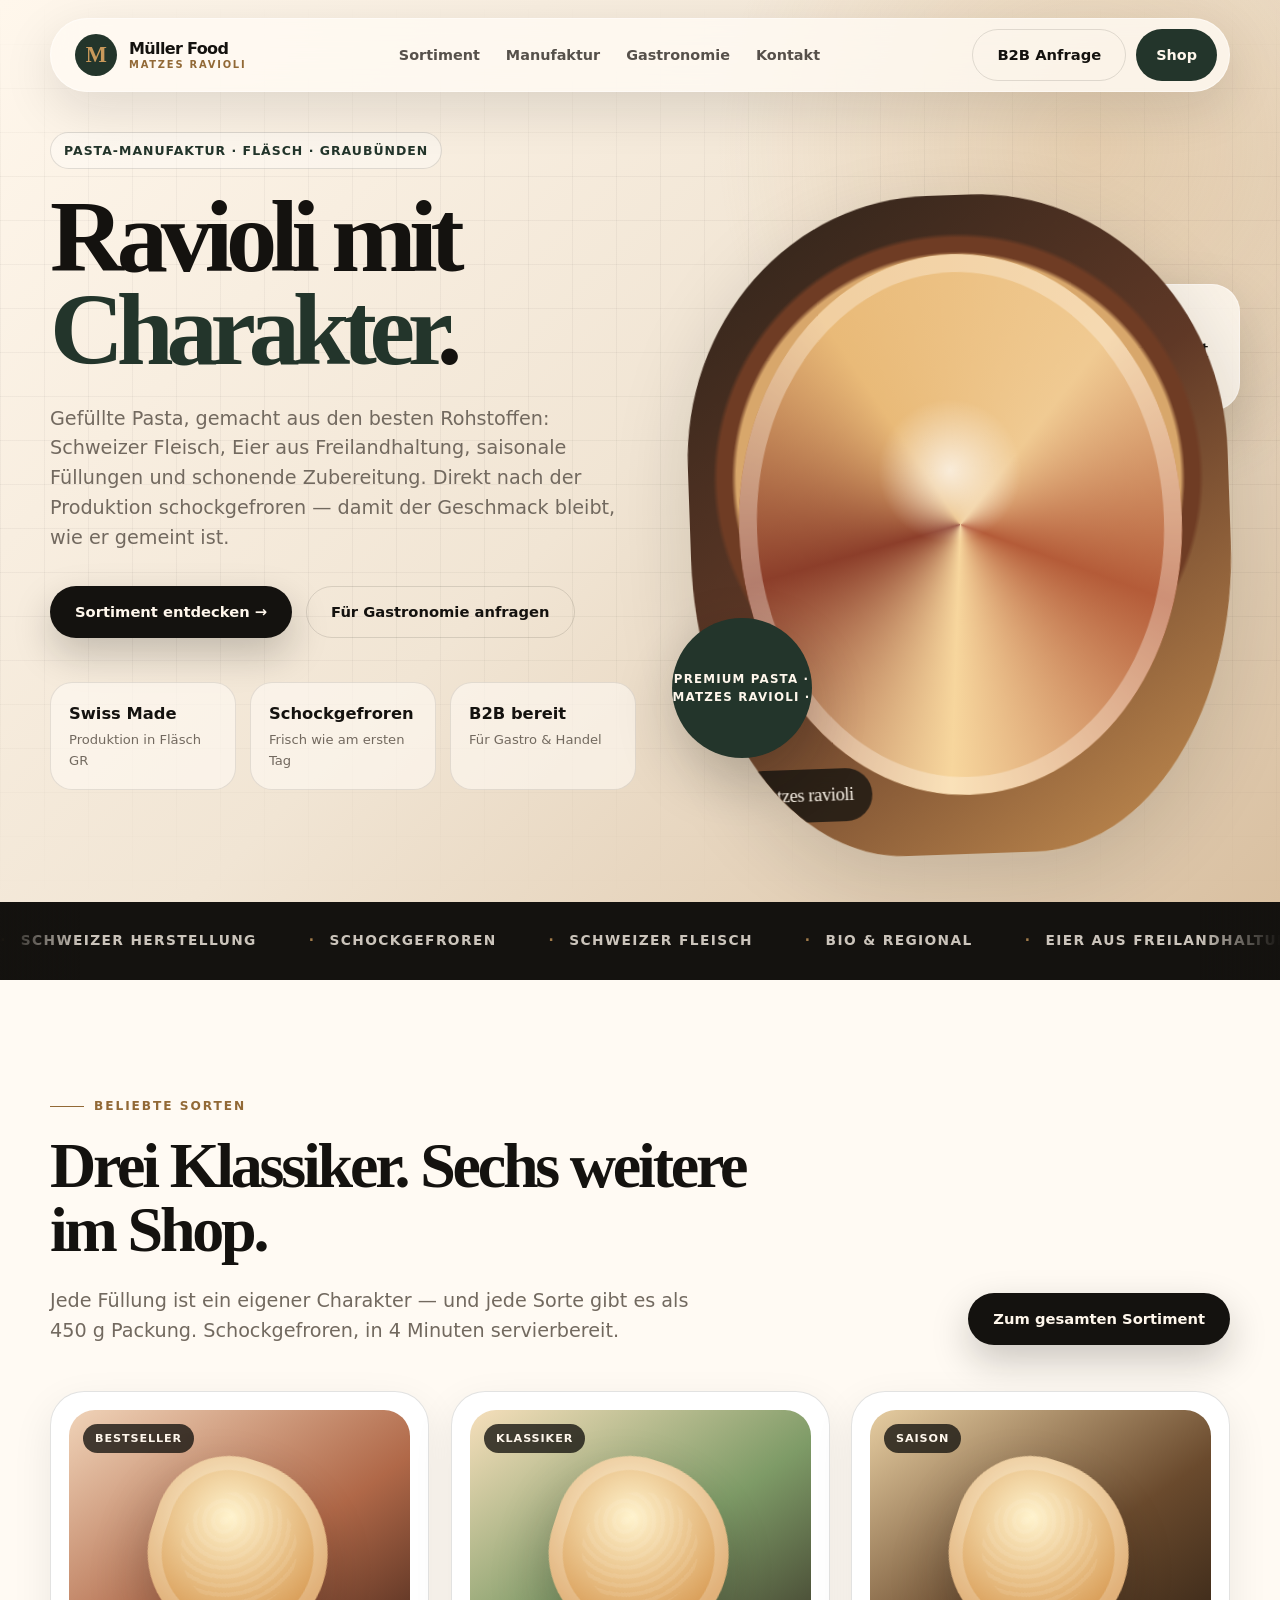
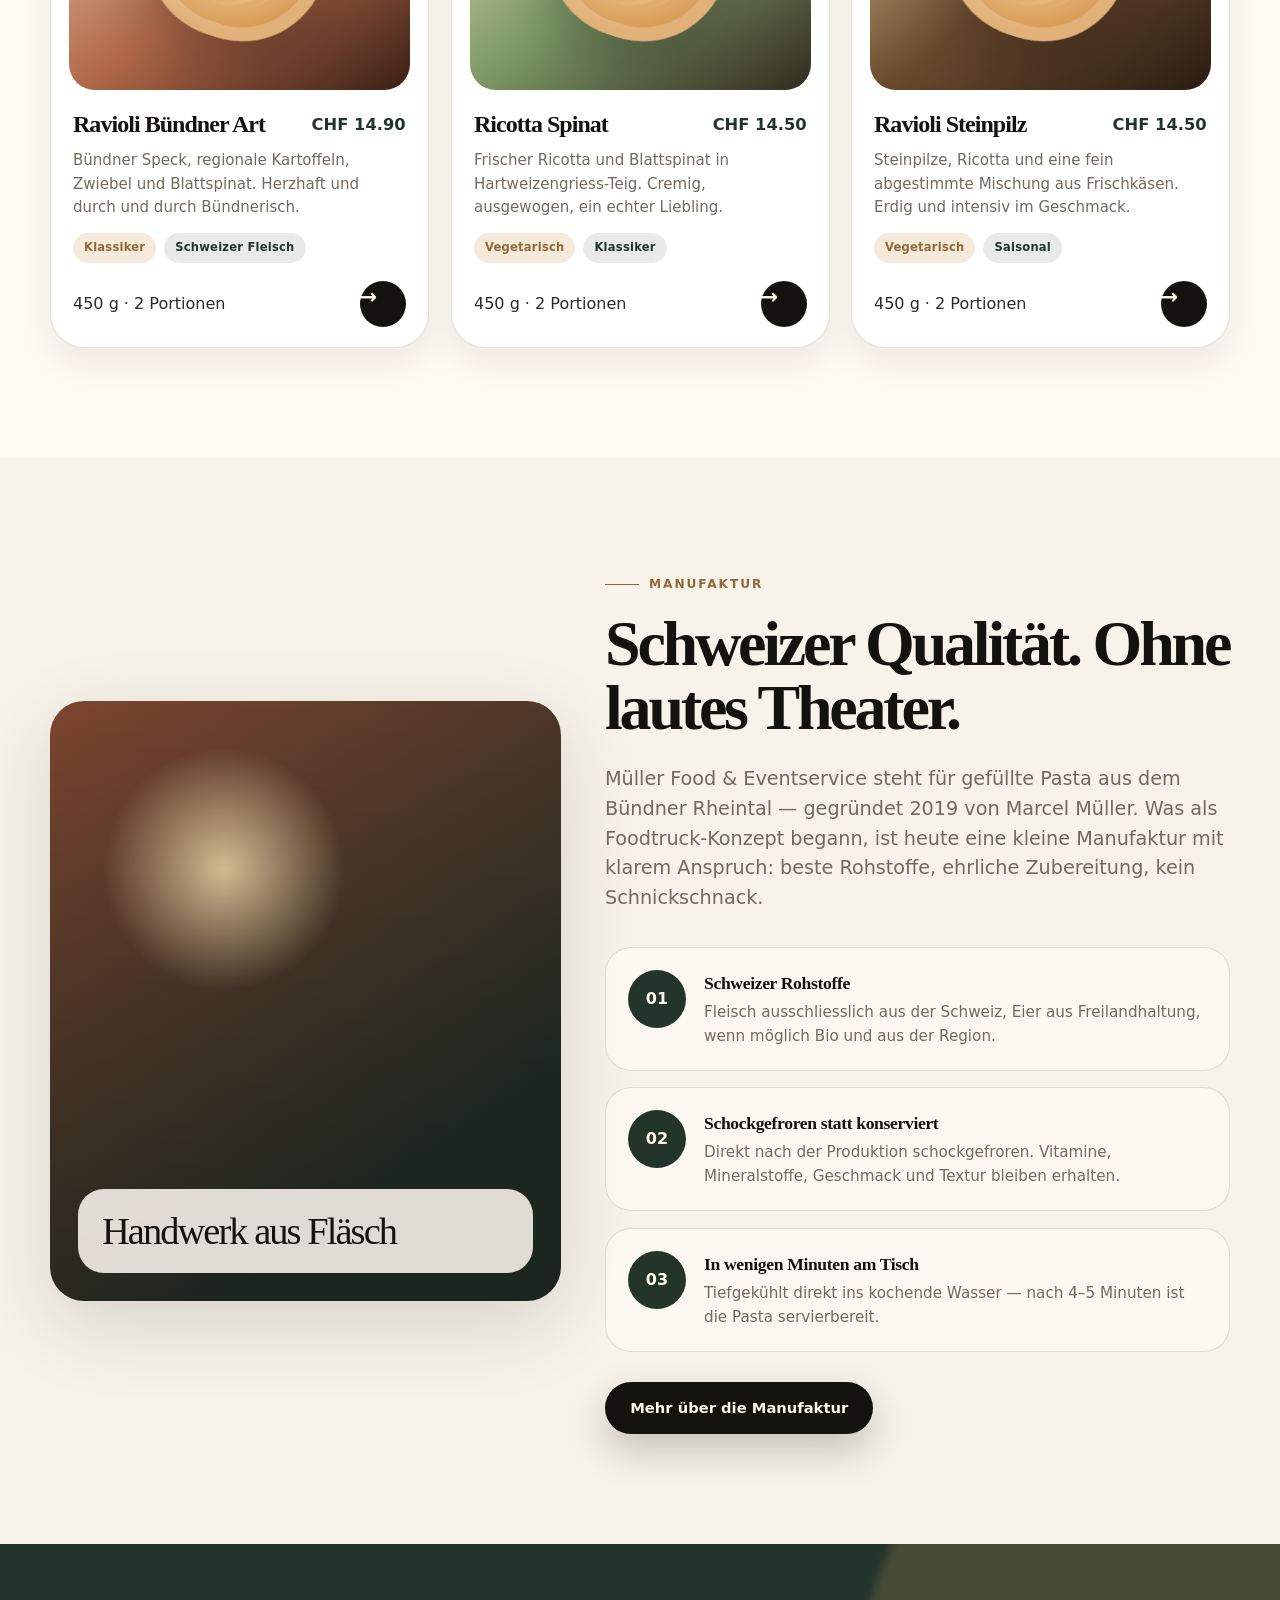
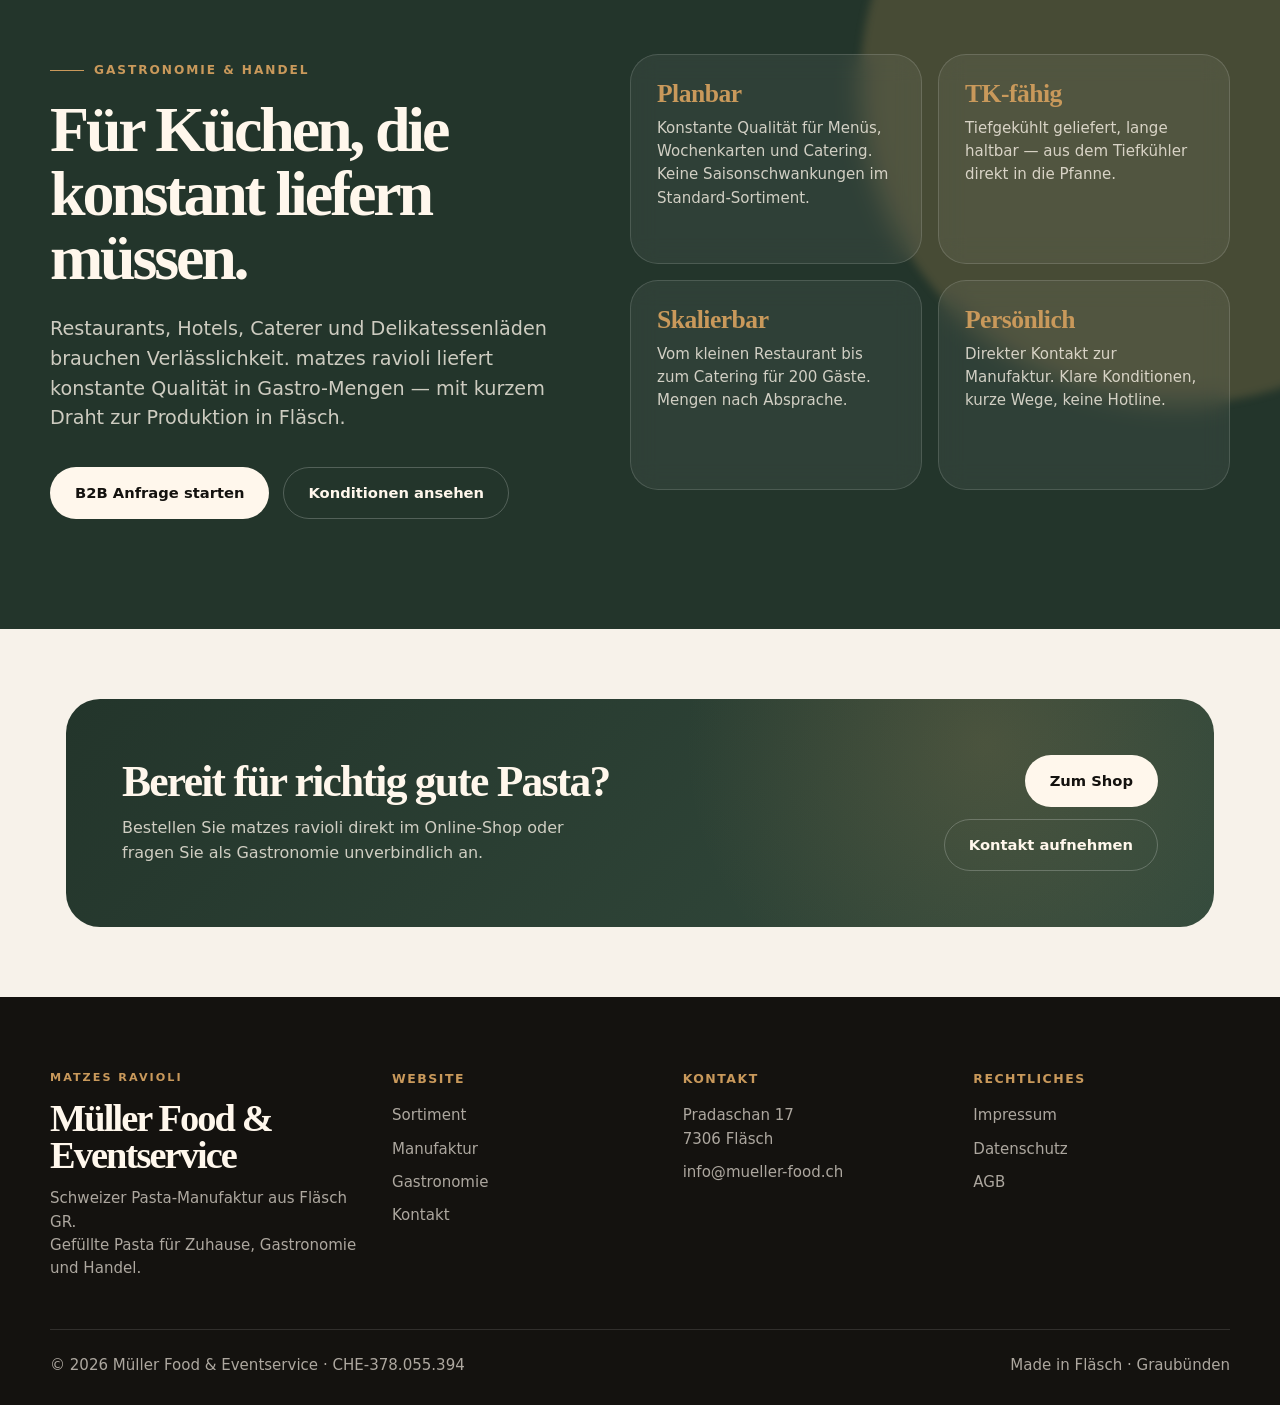
==== commit b5334ba0: "Animationen, Interaktionen und Polish - Neuer assets/script.js mit IntersectionObserver-Reveal,   Mo" ====
--- a/index.html
+++ b/index.html
@@ -6,6 +6,7 @@
   <meta name="description" content="matzes ravioli von Müller Food aus Fläsch (GR). Hochwertige gefüllte Pasta, schockgefroren, aus Schweizer Rohstoffen. Für Privatkunden, Gastronomie und Delikatessenläden." />
   <title>Müller Food &middot; matzes ravioli &middot; Schweizer Pasta-Manufaktur</title>
   <link rel="stylesheet" href="assets/style.css" />
+  <script src="assets/script.js" defer></script>
 </head>
 
 <body>
--- a/assets/style.css
+++ b/assets/style.css
@@ -1507,3 +1507,484 @@
   .page-spacer { height: 92px; }
   .page-hero   { padding: 130px 0 60px; }
 }
+
+/* =================================================================== */
+/* Animations & Interactions                                            */
+/* =================================================================== */
+
+/* Scroll progress bar */
+.scroll-progress {
+  position: fixed;
+  top: 0;
+  left: 0;
+  right: 0;
+  height: 3px;
+  background: linear-gradient(90deg, var(--gold), var(--green));
+  transform: scaleX(0);
+  transform-origin: 0 50%;
+  z-index: 100;
+  pointer-events: none;
+  box-shadow: 0 2px 12px rgba(201, 153, 91, 0.4);
+  transition: transform 0.05s linear;
+}
+
+/* Header shrink/elevate on scroll */
+.site-header.is-scrolled .nav {
+  min-height: 64px;
+  background: rgba(255, 250, 243, 0.94);
+  box-shadow: 0 12px 40px rgba(20, 18, 15, 0.16);
+}
+
+.site-header,
+.nav {
+  transition: min-height 0.3s ease, background 0.3s ease, box-shadow 0.3s ease;
+}
+
+/* Reveal on scroll */
+.rv {
+  opacity: 0;
+  transform: translateY(34px);
+  filter: blur(6px);
+  transition:
+    opacity 0.85s cubic-bezier(.2,.7,.2,1) var(--rv-delay, 0ms),
+    transform 0.85s cubic-bezier(.2,.7,.2,1) var(--rv-delay, 0ms),
+    filter 0.85s ease var(--rv-delay, 0ms);
+  will-change: opacity, transform, filter;
+}
+
+.rv-in {
+  opacity: 1;
+  transform: translateY(0);
+  filter: blur(0);
+}
+
+/* Stagger inside grids */
+.product-grid .rv:nth-child(1) { --rv-delay: 0ms; }
+.product-grid .rv:nth-child(2) { --rv-delay: 80ms; }
+.product-grid .rv:nth-child(3) { --rv-delay: 160ms; }
+.product-grid .rv:nth-child(4) { --rv-delay: 220ms; }
+.product-grid .rv:nth-child(5) { --rv-delay: 280ms; }
+.product-grid .rv:nth-child(6) { --rv-delay: 340ms; }
+.product-grid .rv:nth-child(7) { --rv-delay: 400ms; }
+.product-grid .rv:nth-child(8) { --rv-delay: 460ms; }
+.product-grid .rv:nth-child(9) { --rv-delay: 520ms; }
+
+.value-grid .rv:nth-child(1) { --rv-delay: 0ms; }
+.value-grid .rv:nth-child(2) { --rv-delay: 80ms; }
+.value-grid .rv:nth-child(3) { --rv-delay: 160ms; }
+.value-grid .rv:nth-child(4) { --rv-delay: 240ms; }
+
+.b2b-cards .rv:nth-child(1) { --rv-delay: 0ms; }
+.b2b-cards .rv:nth-child(2) { --rv-delay: 90ms; }
+.b2b-cards .rv:nth-child(3) { --rv-delay: 180ms; }
+.b2b-cards .rv:nth-child(4) { --rv-delay: 270ms; }
+
+/* Smooth tilt on product cards */
+.product-card {
+  transform-style: preserve-3d;
+  perspective: 900px;
+  transition: transform 0.45s cubic-bezier(.2,.7,.2,1), box-shadow 0.45s ease;
+}
+
+.product-img {
+  transition: transform 0.6s ease;
+  overflow: hidden;
+}
+
+.pasta-shape {
+  transition: transform 0.55s cubic-bezier(.2,.7,.2,1);
+  animation: shapeIdle 9s ease-in-out infinite;
+}
+
+@keyframes shapeIdle {
+  0%, 100% { box-shadow: inset 0 0 0 14px rgba(255,255,255,0.22), 0 24px 52px rgba(20,18,15,0.24); }
+  50%      { box-shadow: inset 0 0 0 14px rgba(255,255,255,0.32), 0 30px 64px rgba(20,18,15,0.32); }
+}
+
+.product-card:hover .product-img {
+  transform: scale(1.04);
+}
+
+/* Glowing border on focused inputs */
+.field input,
+.field textarea,
+.field select {
+  position: relative;
+}
+
+.field input:hover,
+.field textarea:hover,
+.field select:hover {
+  border-color: rgba(201, 153, 91, 0.5);
+}
+
+/* Plate idle animation */
+.plate {
+  transition: transform 0.6s cubic-bezier(.2,.7,.2,1);
+  animation: plateIdle 12s ease-in-out infinite;
+}
+
+@keyframes plateIdle {
+  0%, 100% { filter: drop-shadow(0 24px 80px rgba(20,18,15,0.14)); }
+  50%      { filter: drop-shadow(0 36px 100px rgba(20,18,15,0.22)); }
+}
+
+.floating-card {
+  transition: transform 0.6s cubic-bezier(.2,.7,.2,1);
+}
+
+.stamp {
+  transform: translateY(var(--tilt, 0));
+  transition: transform 0.5s cubic-bezier(.2,.7,.2,1);
+}
+
+/* Buttons get a subtle shine on hover */
+.btn-primary,
+.btn-light,
+.cart-pill {
+  position: relative;
+  overflow: hidden;
+  isolation: isolate;
+}
+
+.btn-primary::after,
+.btn-light::after,
+.cart-pill::after {
+  content: "";
+  position: absolute;
+  top: -50%;
+  left: -75%;
+  width: 50%;
+  height: 200%;
+  background: linear-gradient(
+    100deg,
+    transparent 0%,
+    rgba(255, 255, 255, 0.18) 45%,
+    rgba(255, 255, 255, 0.4) 50%,
+    rgba(255, 255, 255, 0.18) 55%,
+    transparent 100%
+  );
+  transform: skewX(-22deg);
+  transition: left 0.7s cubic-bezier(.2,.7,.2,1);
+  pointer-events: none;
+  z-index: 1;
+}
+
+.btn-primary:hover::after,
+.btn-light:hover::after,
+.cart-pill:hover::after {
+  left: 130%;
+}
+
+.btn-primary > *,
+.btn-light > *,
+.cart-pill > * {
+  position: relative;
+  z-index: 2;
+}
+
+/* Trust bar gradient overlay */
+.trust-bar {
+  position: relative;
+}
+
+.trust-bar::before,
+.trust-bar::after {
+  content: "";
+  position: absolute;
+  top: 0;
+  bottom: 0;
+  width: 80px;
+  z-index: 2;
+  pointer-events: none;
+}
+
+.trust-bar::before {
+  left: 0;
+  background: linear-gradient(to right, var(--dark), transparent);
+}
+
+.trust-bar::after {
+  right: 0;
+  background: linear-gradient(to left, var(--dark), transparent);
+}
+
+/* Nav link underline grow */
+.nav-links a {
+  transition: opacity 0.2s ease;
+}
+
+.nav-links a::after {
+  content: "";
+  position: absolute;
+  left: 50%;
+  right: 50%;
+  bottom: -8px;
+  height: 2px;
+  background: var(--gold);
+  border-radius: 2px;
+  transition: left 0.3s ease, right 0.3s ease;
+}
+
+.nav-links a:hover::after {
+  left: 0;
+  right: 0;
+}
+
+.nav-links a.active::after {
+  left: 0;
+  right: 0;
+}
+
+/* Floating card pulse */
+.floating-card {
+  animation: float 5s ease-in-out infinite, glow 4s ease-in-out infinite;
+}
+
+@keyframes glow {
+  0%, 100% { box-shadow: 0 22px 60px rgba(20,18,15,0.16); }
+  50%      { box-shadow: 0 22px 80px rgba(201,153,91,0.32); }
+}
+
+/* FAQ open animation */
+.faq details > p {
+  max-height: 0;
+  overflow: hidden;
+  opacity: 0;
+  padding-top: 0;
+  padding-bottom: 0;
+  transition: max-height 0.4s ease, opacity 0.3s ease, padding 0.3s ease;
+}
+
+.faq details[open] > p {
+  max-height: 400px;
+  opacity: 1;
+  padding-top: 0;
+  padding-bottom: 22px;
+}
+
+.faq summary::after {
+  transition: transform 0.35s cubic-bezier(.2,.7,.2,1);
+}
+
+.faq details {
+  transition: box-shadow 0.3s ease, transform 0.3s ease;
+}
+
+.faq details[open] {
+  box-shadow: var(--shadow);
+  transform: translateY(-2px);
+}
+
+/* Mobile drawer */
+.mobile-drawer {
+  position: fixed;
+  inset: 0;
+  background: rgba(20, 18, 15, 0.6);
+  backdrop-filter: blur(10px);
+  -webkit-backdrop-filter: blur(10px);
+  z-index: 49;
+  opacity: 0;
+  pointer-events: none;
+  transition: opacity 0.35s ease;
+}
+
+.mobile-drawer-inner {
+  position: absolute;
+  top: 0;
+  right: 0;
+  bottom: 0;
+  width: min(360px, 88vw);
+  background: var(--bg);
+  padding: 110px 32px 40px;
+  display: flex;
+  flex-direction: column;
+  gap: 4px;
+  transform: translateX(100%);
+  transition: transform 0.45s cubic-bezier(.2,.7,.2,1);
+  box-shadow: -30px 0 80px rgba(20, 18, 15, 0.3);
+}
+
+.mobile-drawer-inner a {
+  font-family: Georgia, serif;
+  font-size: 1.6rem;
+  letter-spacing: -0.03em;
+  color: var(--dark);
+  padding: 18px 0;
+  border-bottom: 1px solid var(--line);
+  transition: padding-left 0.25s ease, color 0.25s ease;
+}
+
+.mobile-drawer-inner a:hover {
+  padding-left: 14px;
+  color: var(--gold-dark);
+}
+
+.mobile-drawer-inner .mobile-cta {
+  margin-top: 26px;
+  padding: 18px 22px;
+  border-radius: 999px;
+  background: var(--dark);
+  color: var(--cream);
+  border-bottom: 0;
+  font-family: Inter, sans-serif;
+  font-size: 0.95rem;
+  font-weight: 800;
+  text-align: center;
+}
+
+.mobile-drawer-inner .mobile-cta:hover {
+  padding-left: 22px;
+  background: var(--green);
+  color: var(--cream);
+}
+
+body.menu-open {
+  overflow: hidden;
+}
+
+body.menu-open .mobile-drawer {
+  opacity: 1;
+  pointer-events: auto;
+}
+
+body.menu-open .mobile-drawer-inner {
+  transform: translateX(0);
+}
+
+/* Page-load fade for hero */
+@keyframes heroFade {
+  from { opacity: 0; transform: translateY(20px); }
+  to   { opacity: 1; transform: translateY(0); }
+}
+
+.hero h1,
+.hero-text,
+.hero-actions,
+.hero-meta,
+.hero-kicker,
+.hero-visual {
+  animation: heroFade 1s cubic-bezier(.2,.7,.2,1) both;
+}
+
+.hero h1 { animation-delay: 0.05s; }
+.hero-text { animation-delay: 0.18s; }
+.hero-actions { animation-delay: 0.3s; }
+.hero-meta { animation-delay: 0.42s; }
+.hero-visual { animation-delay: 0.2s; }
+
+/* Tag hover */
+.tag {
+  transition: transform 0.25s ease, background 0.25s ease;
+}
+
+.tag:hover {
+  transform: translateY(-2px);
+  background: var(--cream);
+}
+
+/* Mini button rotate on hover */
+.mini-btn {
+  transition: transform 0.4s cubic-bezier(.2,.7,.2,1), background 0.3s ease;
+}
+
+.mini-btn:hover {
+  transform: scale(1.1) rotate(8deg);
+}
+
+/* Story numbers pop */
+.story-number {
+  transition: transform 0.4s cubic-bezier(.2,.7,.2,1), background 0.3s ease;
+}
+
+.story-item:hover .story-number {
+  transform: scale(1.08) rotate(-6deg);
+  background: var(--gold-dark);
+}
+
+.story-item {
+  transition: transform 0.35s ease, box-shadow 0.35s ease, border-color 0.3s ease;
+}
+
+.story-item:hover {
+  transform: translateY(-3px);
+  border-color: rgba(201, 153, 91, 0.4);
+  box-shadow: var(--shadow-soft);
+}
+
+/* Value card hover */
+.value-card {
+  transition: transform 0.35s cubic-bezier(.2,.7,.2,1), box-shadow 0.35s ease, border-color 0.3s ease;
+}
+
+.value-card:hover {
+  transform: translateY(-6px);
+  box-shadow: var(--shadow);
+  border-color: rgba(201, 153, 91, 0.4);
+}
+
+.value-icon {
+  transition: transform 0.4s cubic-bezier(.2,.7,.2,1), background 0.3s ease;
+}
+
+.value-card:hover .value-icon {
+  transform: scale(1.12) rotate(-5deg);
+  background: var(--cream);
+}
+
+/* B2B card hover */
+.b2b-card {
+  transition: transform 0.35s cubic-bezier(.2,.7,.2,1), background 0.3s ease, border-color 0.3s ease;
+}
+
+.b2b-card:hover {
+  transform: translateY(-4px);
+  background: rgba(255,255,255,0.1);
+  border-color: rgba(201, 153, 91, 0.45);
+}
+
+/* Brand hover */
+.brand {
+  transition: transform 0.3s ease;
+}
+
+.brand:hover {
+  transform: translateY(-1px);
+}
+
+.brand-mark {
+  transition: transform 0.5s cubic-bezier(.2,.7,.2,1), background 0.3s ease;
+}
+
+.brand:hover .brand-mark {
+  transform: rotate(-12deg) scale(1.06);
+  background: var(--gold-dark);
+  color: var(--cream);
+}
+
+/* Selection color */
+::selection {
+  background: var(--gold);
+  color: var(--dark);
+}
+
+/* Reduced motion respect */
+@media (prefers-reduced-motion: reduce) {
+  .rv {
+    opacity: 1;
+    transform: none;
+    filter: none;
+    transition: none;
+  }
+  .floating-card,
+  .stamp,
+  .pasta-shape,
+  .plate,
+  .trust-track {
+    animation: none !important;
+  }
+  * {
+    transition: none !important;
+  }
+}
+
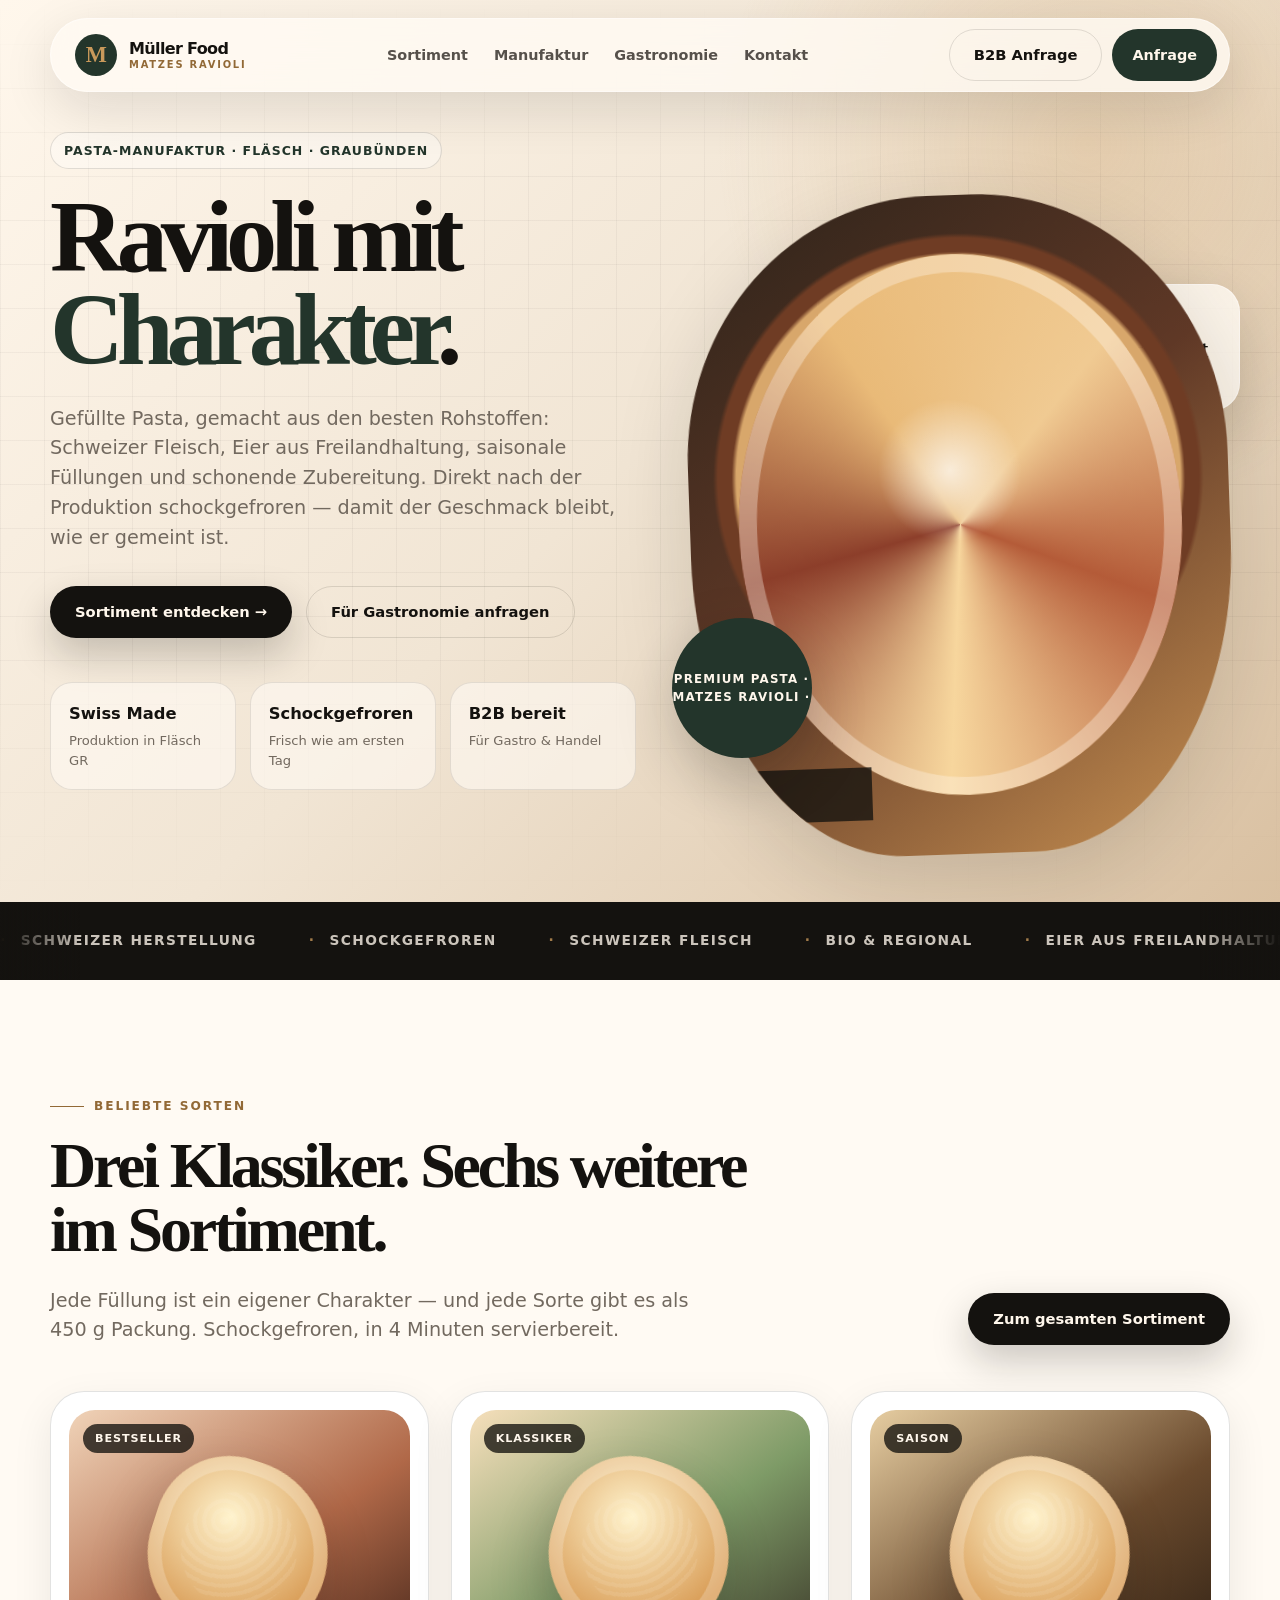
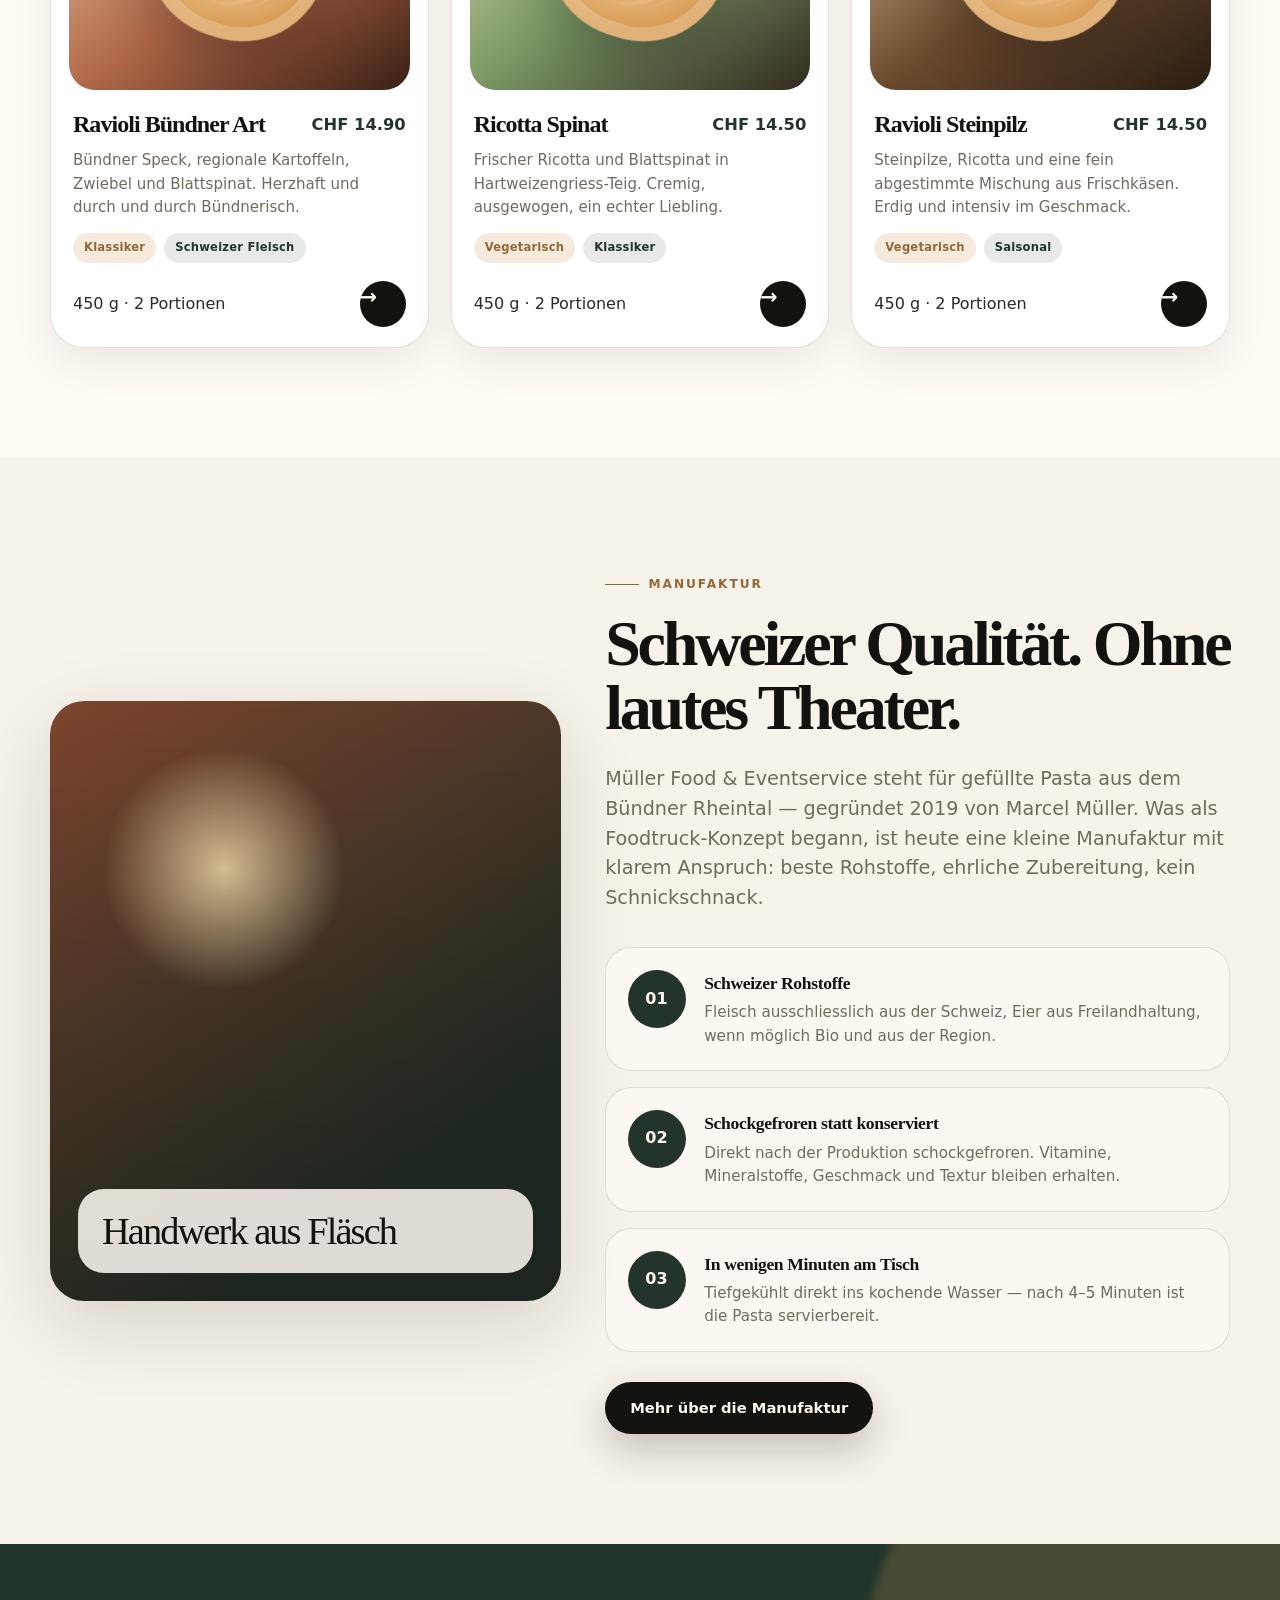
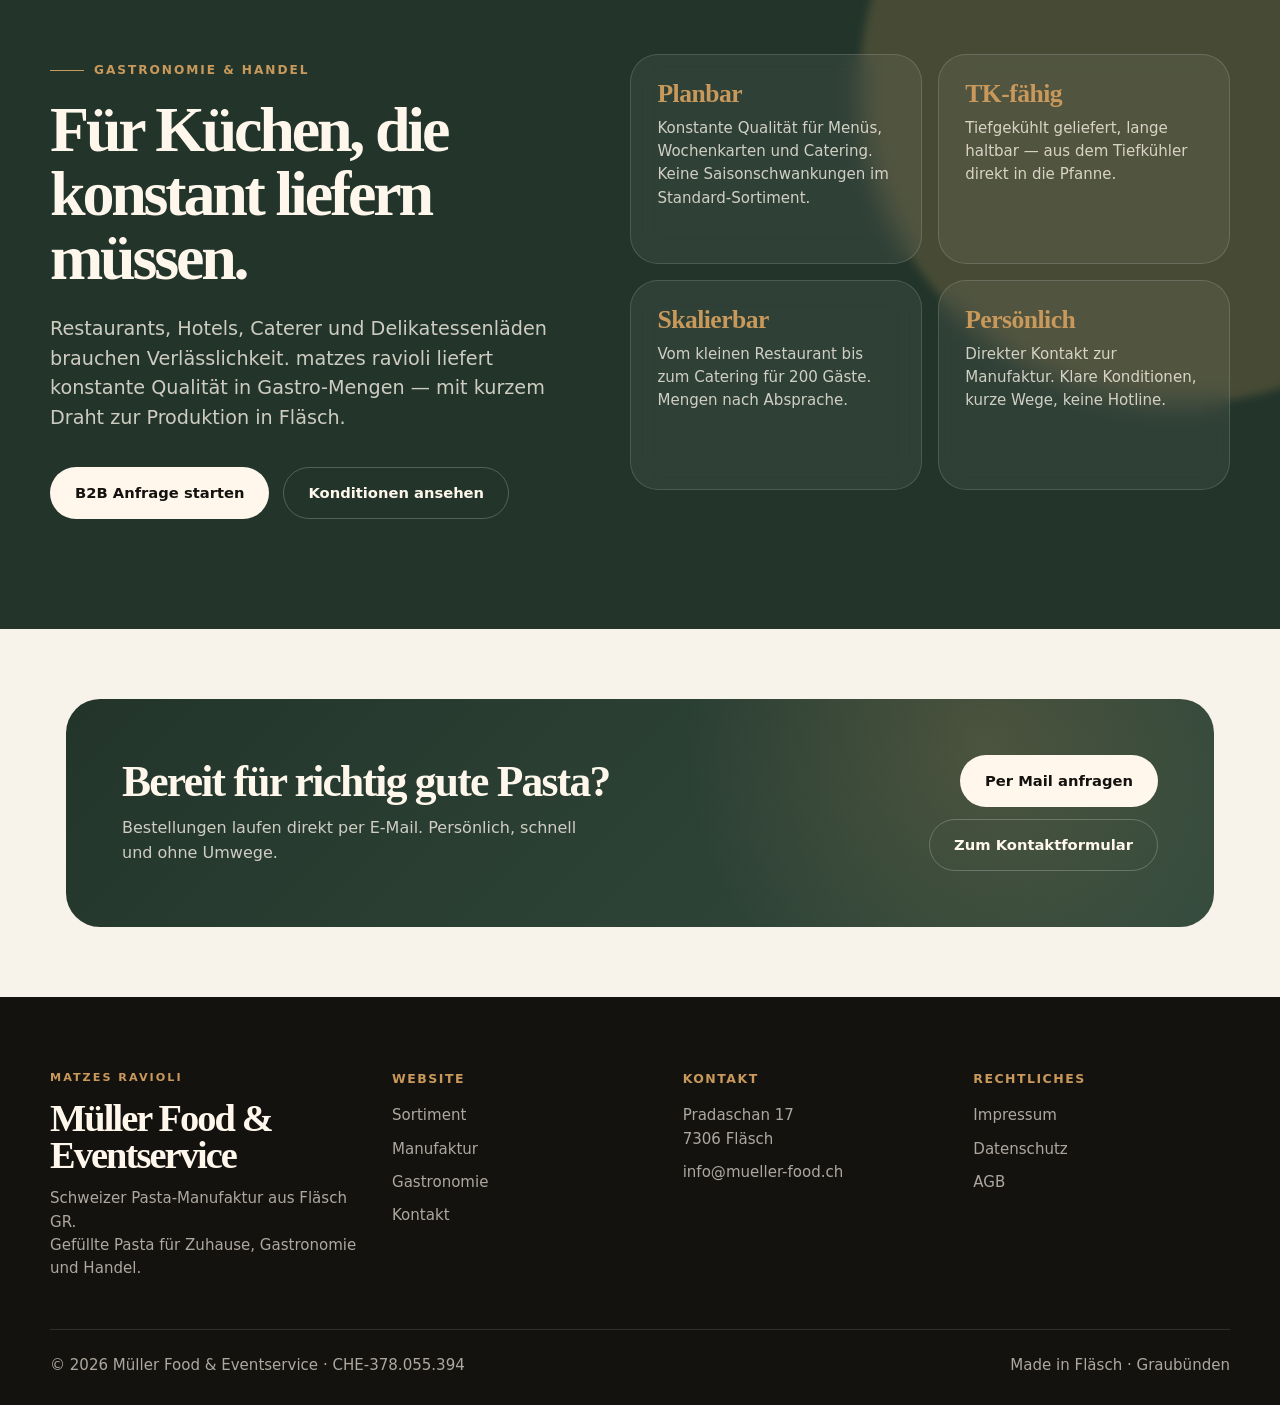
==== commit 48ffd264: "Performance-Tuning + Shop entfernen, nur noch Mail-Anfragen Performance: - Blur-Filter aus Scroll-Re" ====
--- a/index.html
+++ b/index.html
@@ -29,7 +29,7 @@
 
       <div class="nav-actions">
         <a class="btn btn-ghost" href="gastronomie.html">B2B Anfrage</a>
-        <a class="cart-pill" href="produkte.html" aria-label="Zum Shop">Shop</a>
+        <a class="cart-pill" href="kontakt.html">Anfrage</a>
       </div>
 
       <button class="mobile-menu" aria-label="Menü öffnen">☰</button>
@@ -92,7 +92,7 @@
         <div class="split-head">
           <div>
             <span class="eyebrow">Beliebte Sorten</span>
-            <h2 class="section-title">Drei Klassiker. Sechs weitere im Shop.</h2>
+            <h2 class="section-title">Drei Klassiker. Sechs weitere im Sortiment.</h2>
             <p class="section-lead">Jede Füllung ist ein eigener Charakter &mdash; und jede Sorte gibt es als 450&nbsp;g Packung.
             Schockgefroren, in 4 Minuten servierbereit.</p>
           </div>
@@ -253,11 +253,11 @@
         <div class="cta-band">
           <div>
             <h2>Bereit für richtig gute Pasta?</h2>
-            <p>Bestellen Sie matzes ravioli direkt im Online-Shop oder fragen Sie als Gastronomie unverbindlich an.</p>
+            <p>Bestellungen laufen direkt per E-Mail. Persönlich, schnell und ohne Umwege.</p>
           </div>
           <div class="cta-actions">
-            <a class="btn btn-light" href="produkte.html">Zum Shop</a>
-            <a class="btn btn-ghost-light" href="kontakt.html">Kontakt aufnehmen</a>
+            <a class="btn btn-light" href="mailto:info@mueller-food.ch?subject=Anfrage%20matzes%20ravioli">Per Mail anfragen</a>
+            <a class="btn btn-ghost-light" href="kontakt.html">Zum Kontaktformular</a>
           </div>
         </div>
       </div>
--- a/assets/style.css
+++ b/assets/style.css
@@ -899,13 +899,22 @@
 .value-icon {
   display: grid;
   place-items: center;
-  width: 48px;
-  height: 48px;
+  width: 52px;
+  height: 52px;
   border-radius: 14px;
   background: var(--cream);
   color: var(--green);
-  font-size: 1.4rem;
-  margin-bottom: 16px;
+  font-family: Georgia, serif;
+  font-size: 1.05rem;
+  font-weight: 800;
+  margin-bottom: 18px;
+  border: 1px solid rgba(35, 53, 43, 0.08);
+}
+
+.value-icon svg {
+  width: 24px;
+  height: 24px;
+  display: block;
 }
 
 .value-card h3 {
@@ -1078,11 +1087,22 @@
 .contact-list .icon {
   display: grid;
   place-items: center;
-  width: 32px;
-  height: 32px;
+  width: 36px;
+  height: 36px;
   border-radius: 10px;
   background: rgba(201,153,91,0.18);
   color: var(--gold);
+  flex-shrink: 0;
+}
+
+.contact-list .icon svg {
+  width: 18px;
+  height: 18px;
+  display: block;
+}
+
+.contact-list li {
+  grid-template-columns: 36px 1fr;
 }
 
 .contact-list a {
@@ -1543,19 +1563,15 @@
 /* Reveal on scroll */
 .rv {
   opacity: 0;
-  transform: translateY(34px);
-  filter: blur(6px);
+  transform: translate3d(0, 24px, 0);
   transition:
-    opacity 0.85s cubic-bezier(.2,.7,.2,1) var(--rv-delay, 0ms),
-    transform 0.85s cubic-bezier(.2,.7,.2,1) var(--rv-delay, 0ms),
-    filter 0.85s ease var(--rv-delay, 0ms);
-  will-change: opacity, transform, filter;
+    opacity 0.6s ease var(--rv-delay, 0ms),
+    transform 0.6s cubic-bezier(.2,.7,.2,1) var(--rv-delay, 0ms);
 }
 
 .rv-in {
   opacity: 1;
-  transform: translateY(0);
-  filter: blur(0);
+  transform: translate3d(0, 0, 0);
 }
 
 /* Stagger inside grids */
@@ -1579,11 +1595,8 @@
 .b2b-cards .rv:nth-child(3) { --rv-delay: 180ms; }
 .b2b-cards .rv:nth-child(4) { --rv-delay: 270ms; }
 
-/* Smooth tilt on product cards */
 .product-card {
-  transform-style: preserve-3d;
-  perspective: 900px;
-  transition: transform 0.45s cubic-bezier(.2,.7,.2,1), box-shadow 0.45s ease;
+  transition: transform 0.35s cubic-bezier(.2,.7,.2,1), box-shadow 0.35s ease;
 }
 
 .product-img {
@@ -1593,12 +1606,6 @@
 
 .pasta-shape {
   transition: transform 0.55s cubic-bezier(.2,.7,.2,1);
-  animation: shapeIdle 9s ease-in-out infinite;
-}
-
-@keyframes shapeIdle {
-  0%, 100% { box-shadow: inset 0 0 0 14px rgba(255,255,255,0.22), 0 24px 52px rgba(20,18,15,0.24); }
-  50%      { box-shadow: inset 0 0 0 14px rgba(255,255,255,0.32), 0 30px 64px rgba(20,18,15,0.32); }
 }
 
 .product-card:hover .product-img {
@@ -1618,24 +1625,12 @@
   border-color: rgba(201, 153, 91, 0.5);
 }
 
-/* Plate idle animation */
 .plate {
   transition: transform 0.6s cubic-bezier(.2,.7,.2,1);
-  animation: plateIdle 12s ease-in-out infinite;
-}
-
-@keyframes plateIdle {
-  0%, 100% { filter: drop-shadow(0 24px 80px rgba(20,18,15,0.14)); }
-  50%      { filter: drop-shadow(0 36px 100px rgba(20,18,15,0.22)); }
 }
 
 .floating-card {
   transition: transform 0.6s cubic-bezier(.2,.7,.2,1);
-}
-
-.stamp {
-  transform: translateY(var(--tilt, 0));
-  transition: transform 0.5s cubic-bezier(.2,.7,.2,1);
 }
 
 /* Buttons get a subtle shine on hover */
@@ -1736,14 +1731,8 @@
   right: 0;
 }
 
-/* Floating card pulse */
 .floating-card {
-  animation: float 5s ease-in-out infinite, glow 4s ease-in-out infinite;
-}
-
-@keyframes glow {
-  0%, 100% { box-shadow: 0 22px 60px rgba(20,18,15,0.16); }
-  50%      { box-shadow: 0 22px 80px rgba(201,153,91,0.32); }
+  animation: float 6s ease-in-out infinite;
 }
 
 /* FAQ open animation */
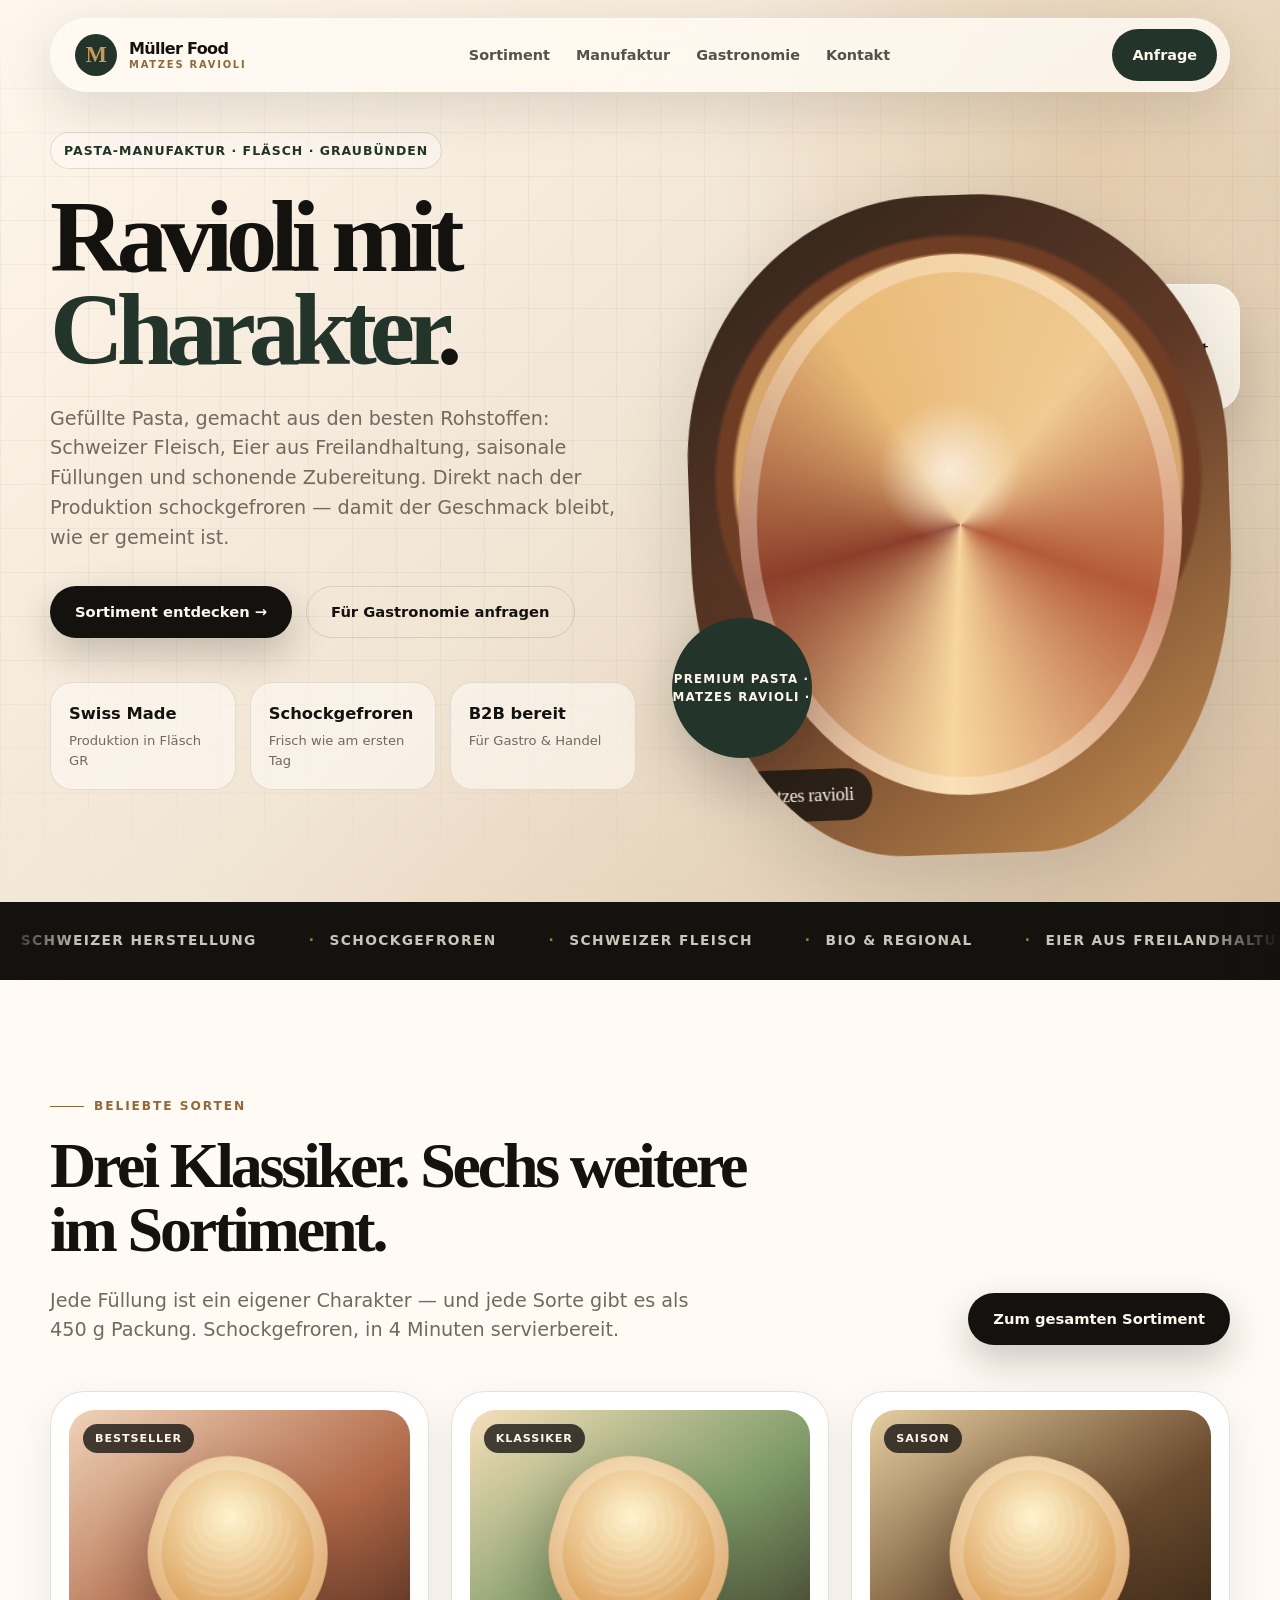
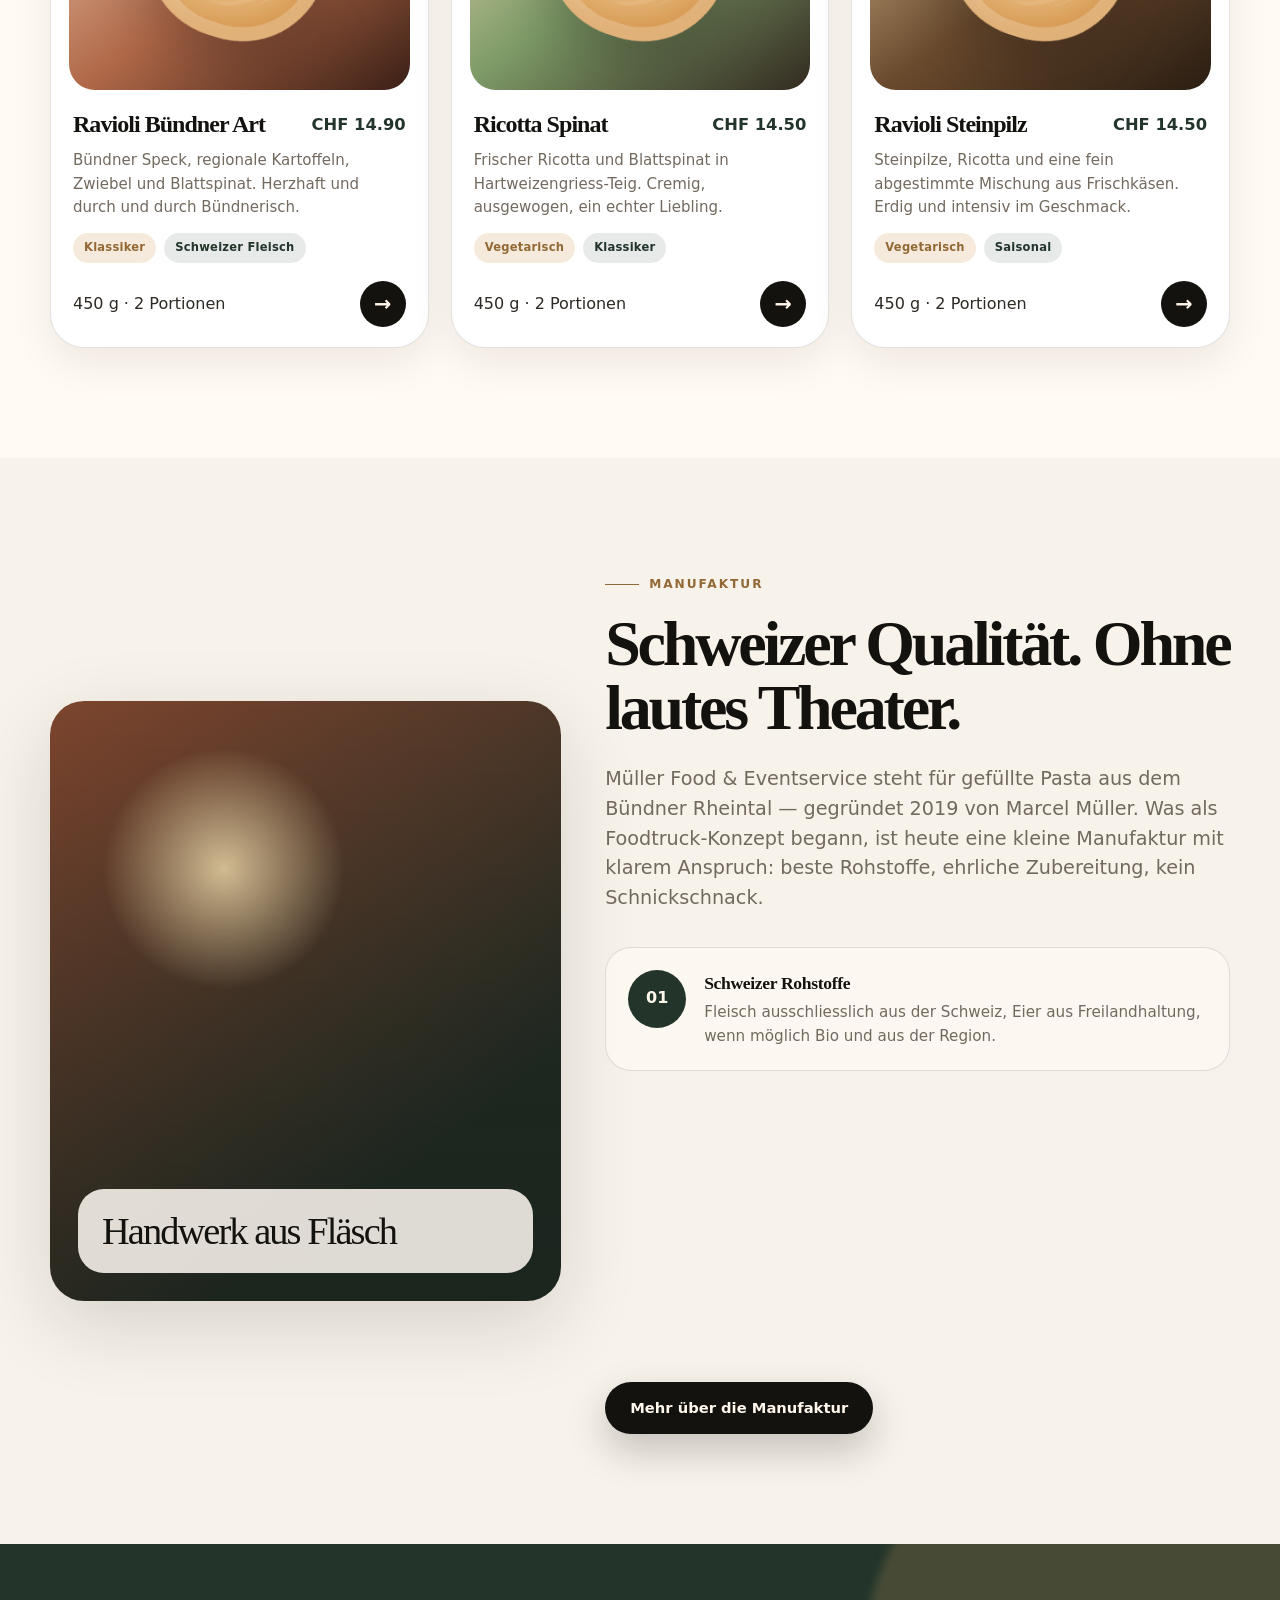
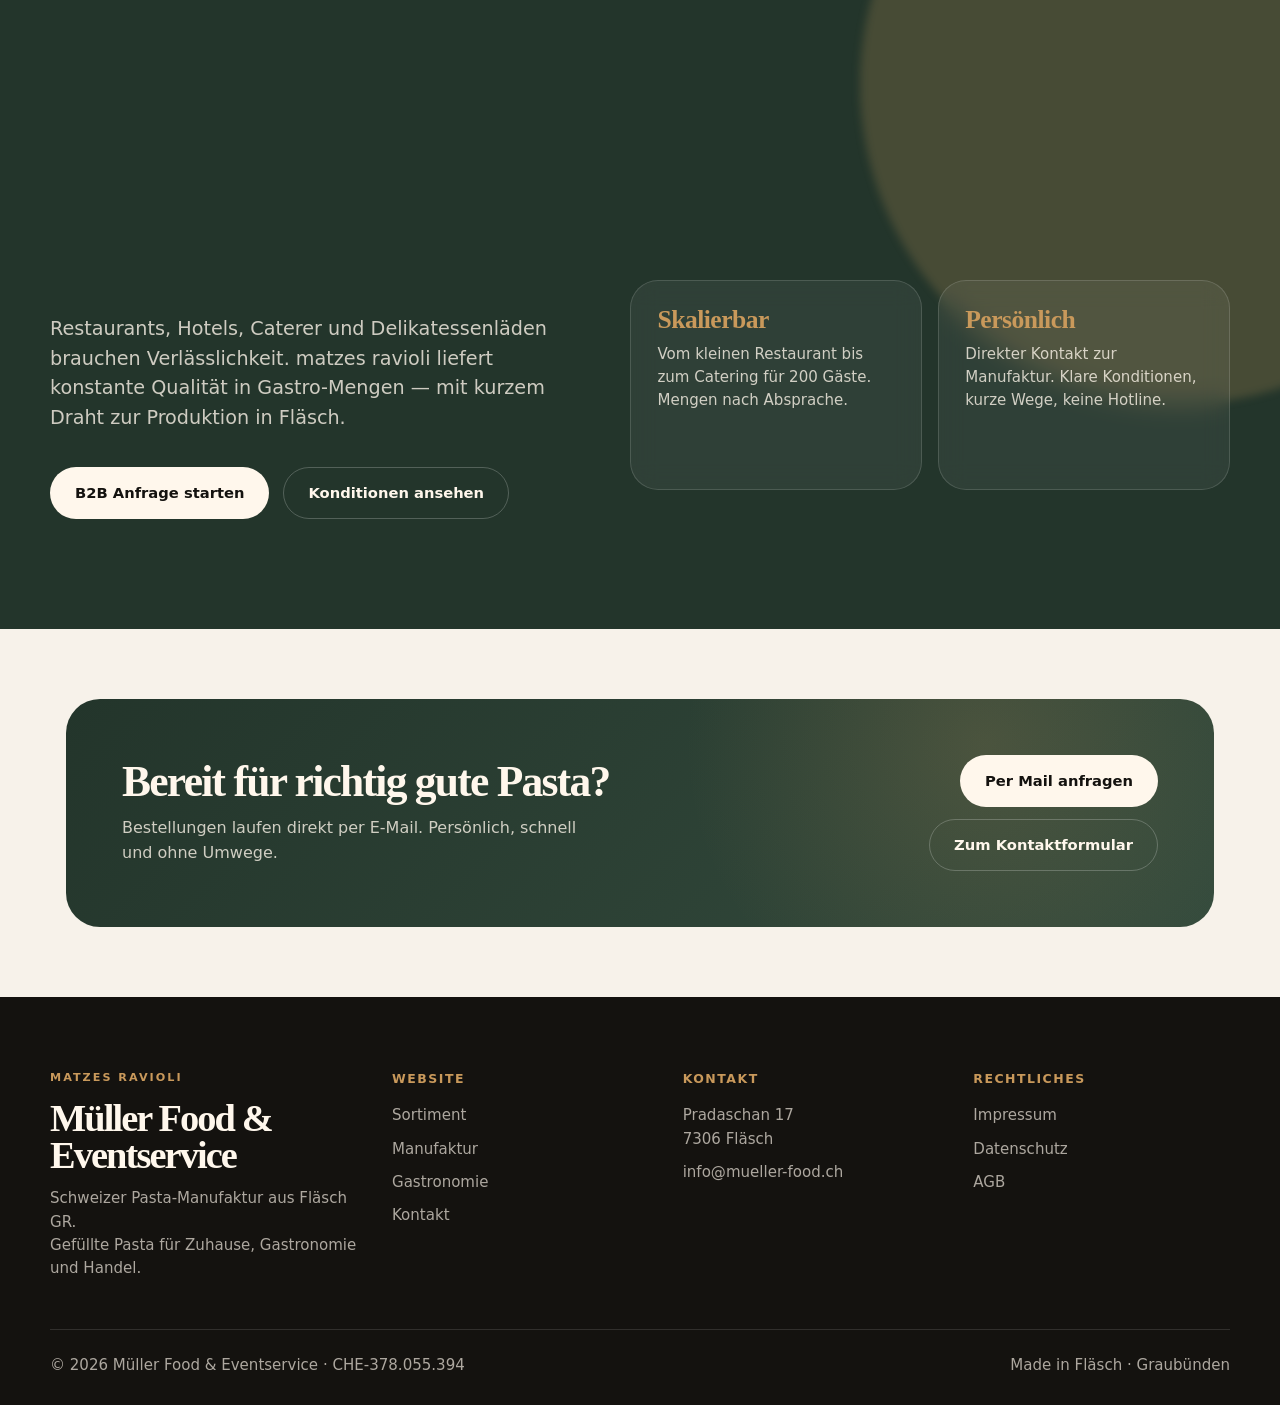
==== commit 3573f74d: "Mail-Icon zentrieren + doppelten Anfrage-Button entfernen - mini-btn: display:inline-grid + place-it" ====
--- a/index.html
+++ b/index.html
@@ -28,7 +28,6 @@
       </nav>
 
       <div class="nav-actions">
-        <a class="btn btn-ghost" href="gastronomie.html">B2B Anfrage</a>
         <a class="cart-pill" href="kontakt.html">Anfrage</a>
       </div>
 
--- a/assets/style.css
+++ b/assets/style.css
@@ -787,8 +787,11 @@
 }
 
 .mini-btn {
+  display: inline-grid;
+  place-items: center;
   width: 46px;
   height: 46px;
+  padding: 0;
   border: 0;
   border-radius: 50%;
   background: var(--dark);
@@ -796,7 +799,15 @@
   cursor: pointer;
   font-size: 1.3rem;
   font-weight: 700;
+  flex-shrink: 0;
+  line-height: 1;
   transition: transform 0.25s ease, background 0.25s ease;
+}
+
+.mini-btn svg {
+  display: block;
+  width: 20px;
+  height: 20px;
 }
 
 .mini-btn:hover {
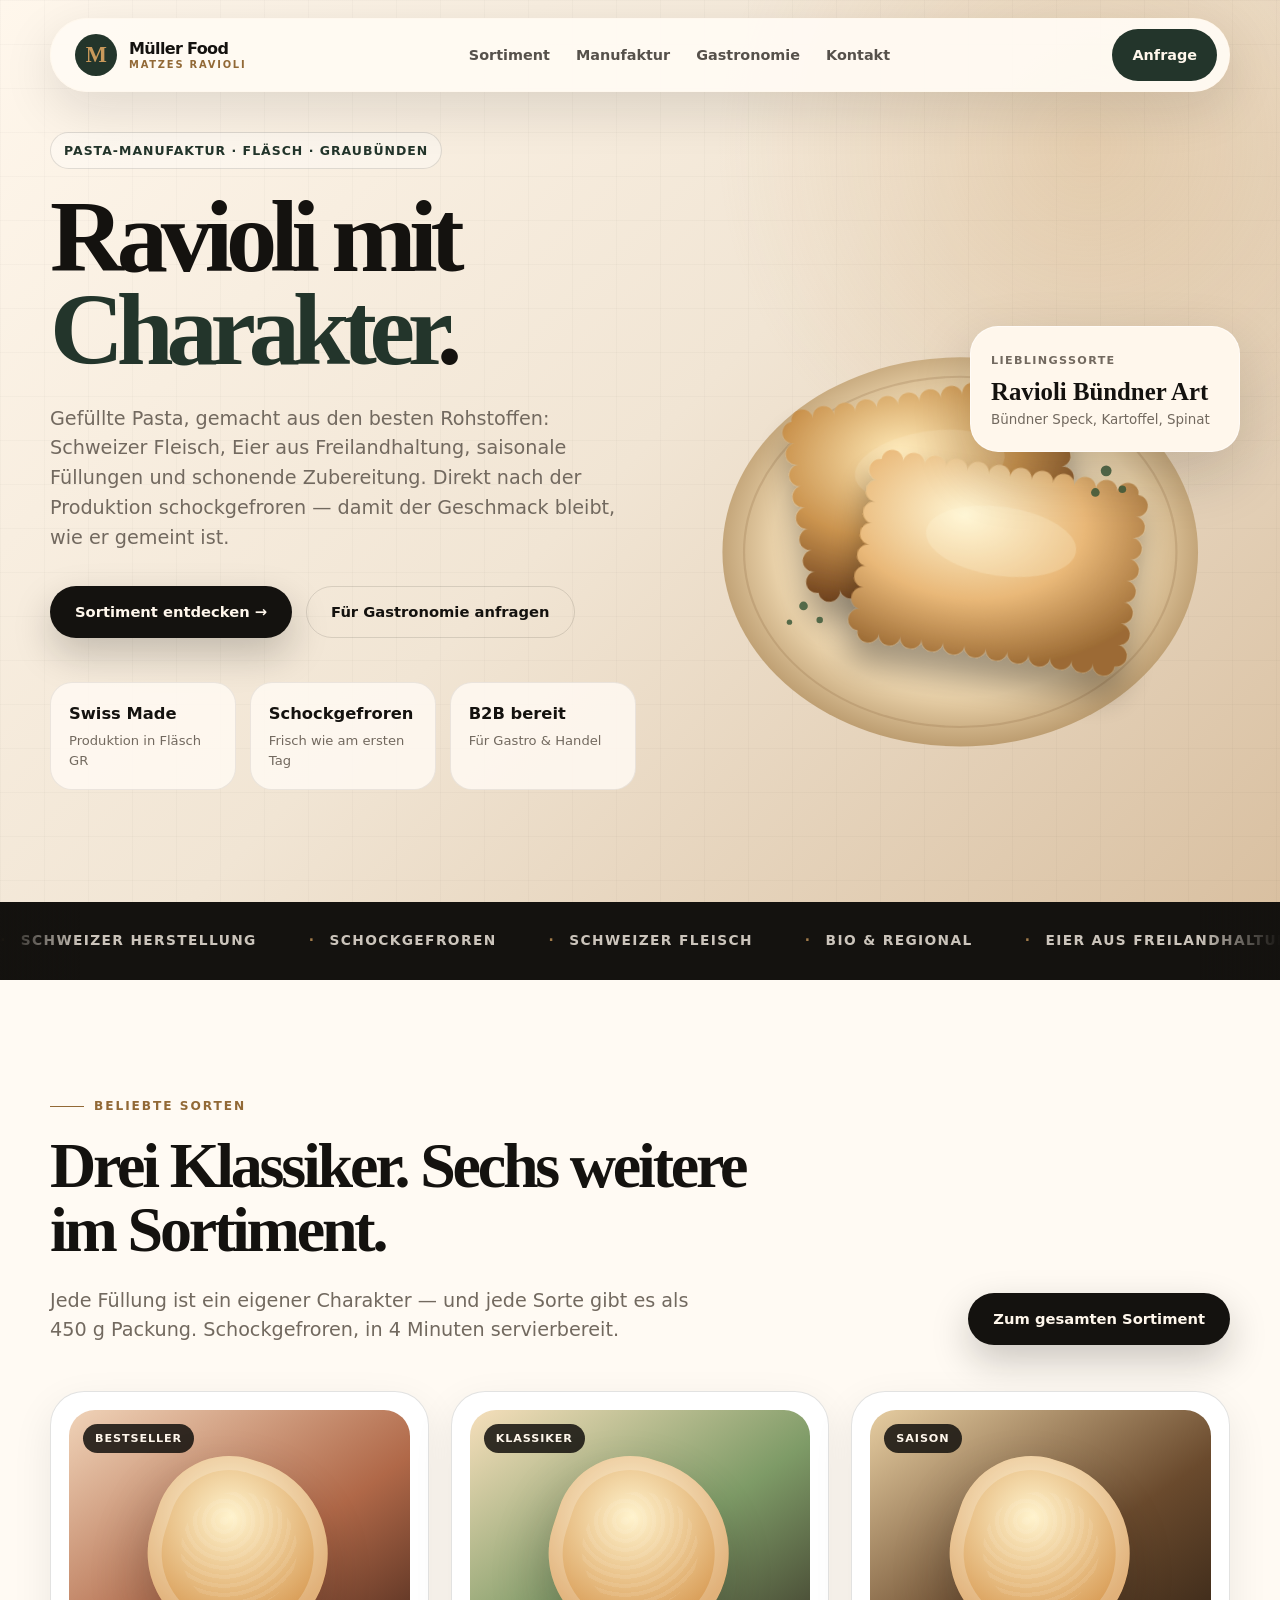
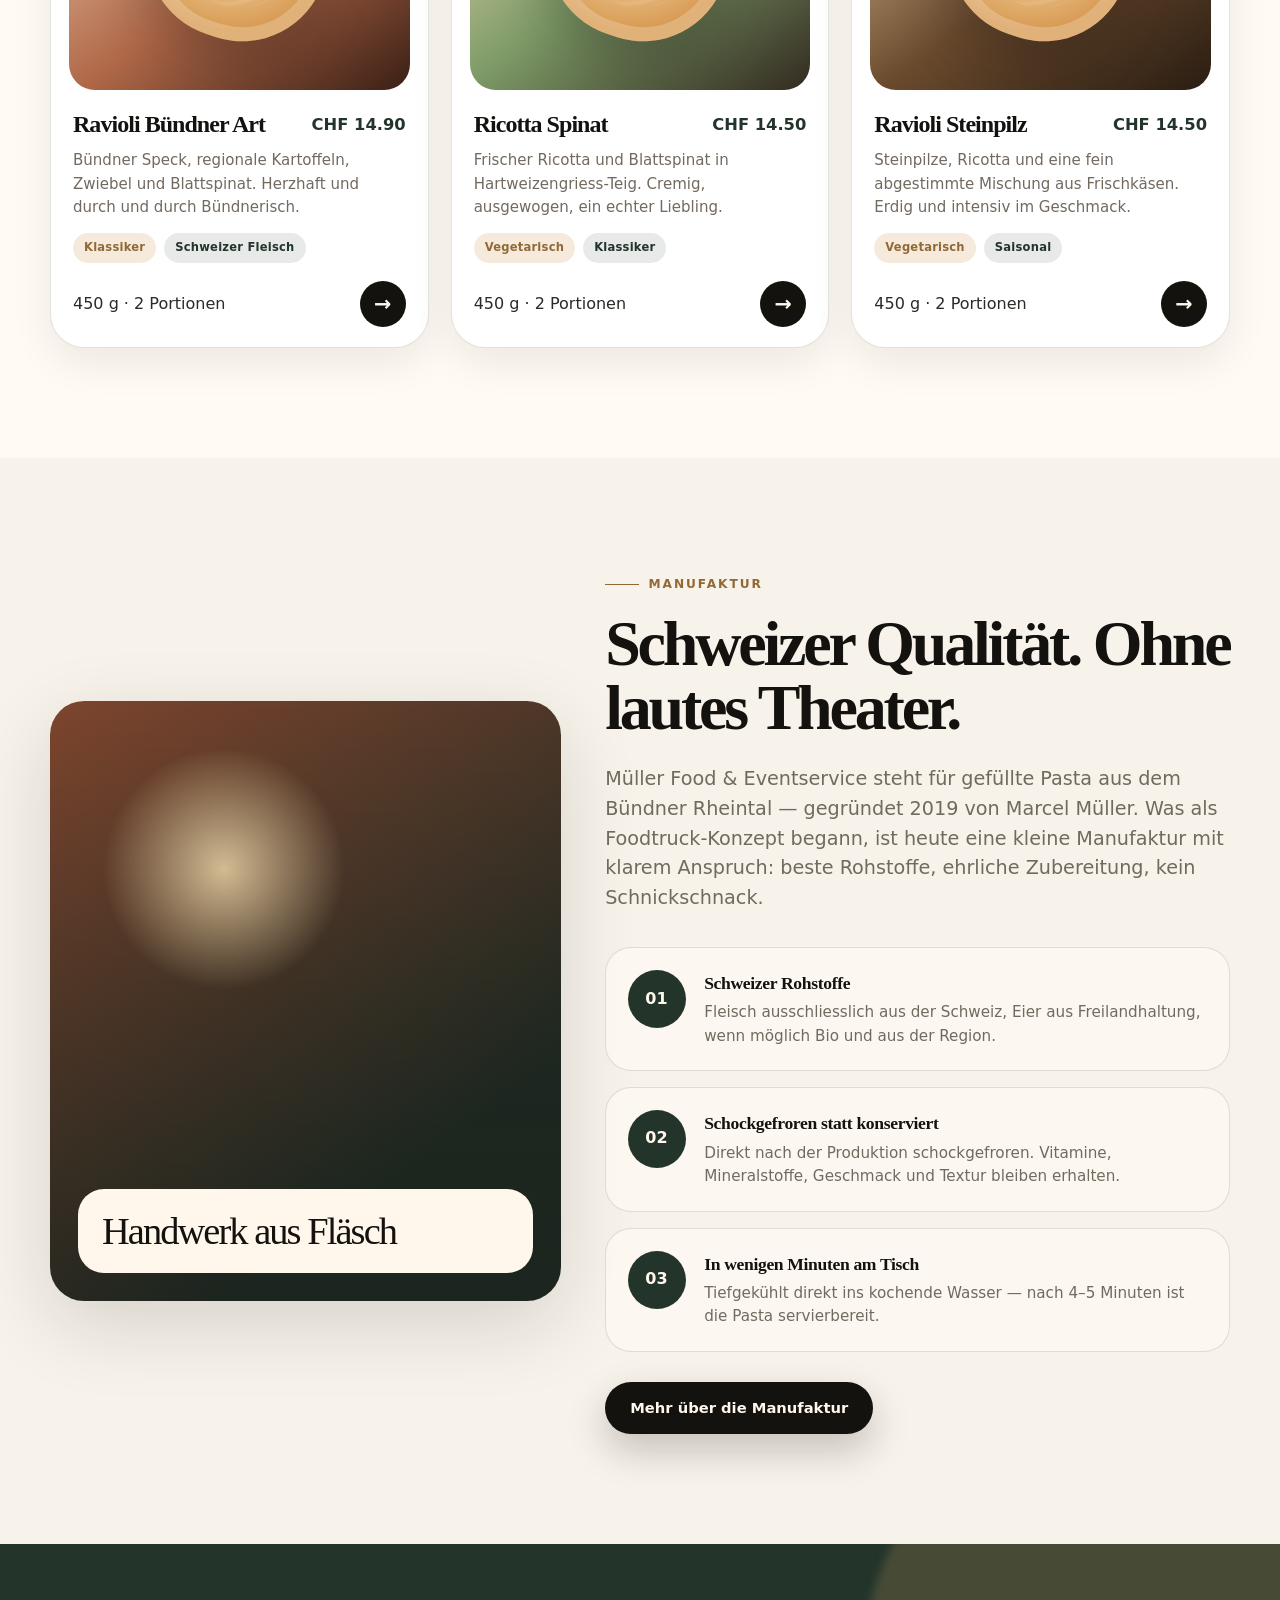
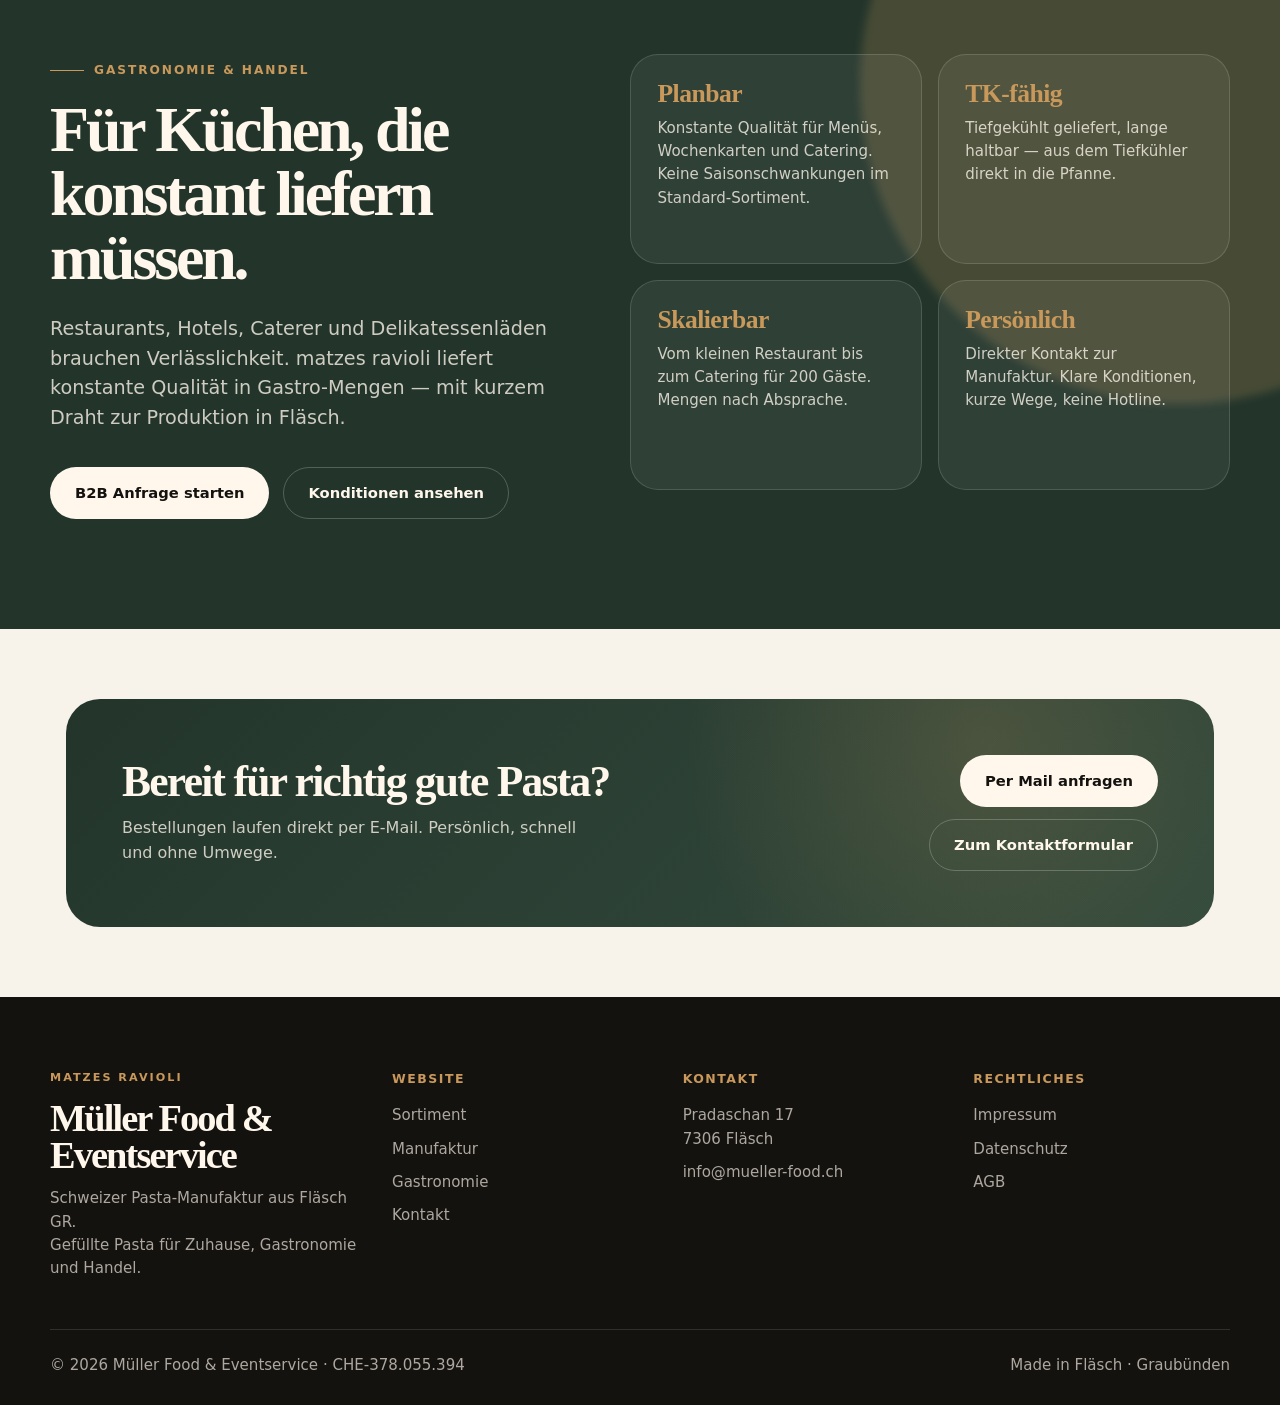
==== commit 695bf639: "Hero-Visual: CSS-Plate raus, saubere SVG-Ravioli-Illustration rein Die alte CSS-only Plate mit conic" ====
--- a/index.html
+++ b/index.html
@@ -73,8 +73,52 @@
             <strong>Ravioli Bündner Art</strong>
             <em>Bündner Speck, Kartoffel, Spinat</em>
           </div>
-          <div class="plate"></div>
-          <div class="stamp">Premium Pasta · matzes ravioli ·</div>
+          <svg class="hero-svg" viewBox="0 0 500 600" role="img" aria-label="matzes ravioli auf einem Teller" xmlns="http://www.w3.org/2000/svg">
+            <defs>
+              <radialGradient id="g-plate" cx="50%" cy="48%" r="58%">
+                <stop offset="0%" stop-color="#fff5e1"/>
+                <stop offset="68%" stop-color="#e8d0a8"/>
+                <stop offset="100%" stop-color="#a88556"/>
+              </radialGradient>
+              <radialGradient id="g-rav-a" cx="36%" cy="28%" r="78%">
+                <stop offset="0%" stop-color="#fff5d3"/>
+                <stop offset="55%" stop-color="#e9b878"/>
+                <stop offset="100%" stop-color="#9c6b34"/>
+              </radialGradient>
+              <radialGradient id="g-rav-b" cx="40%" cy="30%" r="78%">
+                <stop offset="0%" stop-color="#ffe9b6"/>
+                <stop offset="55%" stop-color="#cb944f"/>
+                <stop offset="100%" stop-color="#6d401c"/>
+              </radialGradient>
+              <filter id="f-shadow" x="-30%" y="-30%" width="160%" height="160%">
+                <feGaussianBlur in="SourceAlpha" stdDeviation="14"/>
+                <feOffset dy="20"/>
+                <feComponentTransfer><feFuncA type="linear" slope="0.32"/></feComponentTransfer>
+                <feMerge><feMergeNode/><feMergeNode in="SourceGraphic"/></feMerge>
+              </filter>
+              <symbol id="ravioli" overflow="visible">
+                <path d="M 0 0 a 10 10 0 0 1 20 0 a 10 10 0 0 1 20 0 a 10 10 0 0 1 20 0 a 10 10 0 0 1 20 0 a 10 10 0 0 1 20 0 a 10 10 0 0 1 20 0 a 10 10 0 0 1 20 0 a 10 10 0 0 1 20 0 a 10 10 0 0 1 20 0 a 10 10 0 0 1 20 0 a 10 10 0 0 1 20 0 a 10 10 0 0 1 20 0 a 10 10 0 0 1 0 20 a 10 10 0 0 1 0 20 a 10 10 0 0 1 0 20 a 10 10 0 0 1 0 20 a 10 10 0 0 1 0 20 a 10 10 0 0 1 0 20 a 10 10 0 0 1 0 20 a 10 10 0 0 1 0 20 a 10 10 0 0 1 -20 0 a 10 10 0 0 1 -20 0 a 10 10 0 0 1 -20 0 a 10 10 0 0 1 -20 0 a 10 10 0 0 1 -20 0 a 10 10 0 0 1 -20 0 a 10 10 0 0 1 -20 0 a 10 10 0 0 1 -20 0 a 10 10 0 0 1 -20 0 a 10 10 0 0 1 -20 0 a 10 10 0 0 1 -20 0 a 10 10 0 0 1 -20 0 a 10 10 0 0 1 0 -20 a 10 10 0 0 1 0 -20 a 10 10 0 0 1 0 -20 a 10 10 0 0 1 0 -20 a 10 10 0 0 1 0 -20 a 10 10 0 0 1 0 -20 a 10 10 0 0 1 0 -20 a 10 10 0 0 1 0 -20 Z"/>
+              </symbol>
+            </defs>
+            <ellipse cx="250" cy="320" rx="220" ry="180" fill="url(#g-plate)"/>
+            <ellipse cx="250" cy="320" rx="200" ry="162" fill="none" stroke="#7a5530" stroke-opacity="0.18" stroke-width="2"/>
+            <g filter="url(#f-shadow)" transform="translate(105 180) rotate(-9 120 80)">
+              <use href="#ravioli" fill="url(#g-rav-b)"/>
+              <ellipse cx="120" cy="60" rx="70" ry="32" fill="#fff8e0" opacity="0.16"/>
+            </g>
+            <g filter="url(#f-shadow)" transform="translate(165 250) rotate(8 120 80)">
+              <use href="#ravioli" fill="url(#g-rav-a)"/>
+              <ellipse cx="120" cy="60" rx="70" ry="32" fill="#fff8e0" opacity="0.22"/>
+            </g>
+            <g fill="#3d5a3a" opacity="0.85">
+              <circle cx="385" cy="245" r="5"/>
+              <circle cx="400" cy="262" r="3.5"/>
+              <circle cx="375" cy="265" r="4"/>
+              <circle cx="105" cy="370" r="4"/>
+              <circle cx="120" cy="383" r="3"/>
+              <circle cx="92" cy="385" r="2.5"/>
+            </g>
+          </svg>
         </div>
       </div>
     </section>
--- a/assets/style.css
+++ b/assets/style.css
@@ -166,11 +166,9 @@
   gap: 20px;
   min-height: 74px;
   padding: 10px 12px 10px 24px;
-  border: 1px solid rgba(255, 255, 255, 0.44);
+  border: 1px solid rgba(255, 247, 236, 0.6);
   border-radius: 999px;
-  background: rgba(255, 250, 243, 0.82);
-  backdrop-filter: blur(20px);
-  -webkit-backdrop-filter: blur(20px);
+  background: rgba(255, 250, 243, 0.96);
   box-shadow: 0 16px 52px rgba(20, 18, 15, 0.12);
 }
 
@@ -295,11 +293,10 @@
   position: absolute;
   inset: 0;
   background-image:
-    linear-gradient(rgba(20,18,15,0.04) 1px, transparent 1px),
-    linear-gradient(90deg, rgba(20,18,15,0.04) 1px, transparent 1px);
+    linear-gradient(rgba(20,18,15,0.035) 1px, transparent 1px),
+    linear-gradient(90deg, rgba(20,18,15,0.035) 1px, transparent 1px);
   background-size: 44px 44px;
-  mask-image: linear-gradient(to bottom, transparent, #000 20%, #000 80%, transparent);
-  -webkit-mask-image: linear-gradient(to bottom, transparent, #000 20%, #000 80%, transparent);
+  opacity: 0.6;
   pointer-events: none;
 }
 
@@ -364,11 +361,10 @@
   position: absolute;
   inset: 0;
   background-image:
-    linear-gradient(rgba(20,18,15,0.04) 1px, transparent 1px),
-    linear-gradient(90deg, rgba(20,18,15,0.04) 1px, transparent 1px);
+    linear-gradient(rgba(20,18,15,0.035) 1px, transparent 1px),
+    linear-gradient(90deg, rgba(20,18,15,0.035) 1px, transparent 1px);
   background-size: 44px 44px;
-  mask-image: linear-gradient(to bottom, transparent, #000 20%, #000 70%, transparent);
-  -webkit-mask-image: linear-gradient(to bottom, transparent, #000 20%, #000 70%, transparent);
+  opacity: 0.6;
   pointer-events: none;
 }
 
@@ -442,11 +438,9 @@
 
 .meta-card {
   padding: 18px;
-  border: 1px solid rgba(20, 18, 15, 0.1);
+  border: 1px solid rgba(20, 18, 15, 0.08);
   border-radius: 22px;
-  background: rgba(255, 250, 243, 0.6);
-  backdrop-filter: blur(12px);
-  -webkit-backdrop-filter: blur(12px);
+  background: rgba(255, 250, 243, 0.85);
 }
 
 .meta-card strong {
@@ -464,50 +458,19 @@
 
 .hero-visual {
   position: relative;
-  min-height: 690px;
+  min-height: 560px;
   display: grid;
   align-items: end;
-}
-
-.plate {
-  position: relative;
-  aspect-ratio: 0.82;
-  border-radius: 46% 46% 38% 38% / 40% 40% 46% 46%;
-  background:
-    radial-gradient(circle at 50% 43%, rgba(255,255,255,0.88) 0 22%, transparent 23%),
-    radial-gradient(circle at 50% 43%, #f6e5ca 0 42%, #d8a76b 43% 48%, #6f3c24 49% 52%, transparent 53%),
-    linear-gradient(145deg, #2d231a, #5f3826 48%, #c89152);
-  box-shadow: var(--shadow);
-  overflow: hidden;
-  transform: rotate(-2deg);
-}
-
-.plate::before {
-  content: "";
-  position: absolute;
-  inset: 9%;
-  border-radius: 50%;
-  background:
-    radial-gradient(circle at 48% 40%, rgba(255,255,255,0.7), transparent 18%),
-    conic-gradient(from 40deg, #f0ca92, #b45b38, #f7d69d, #8c3e2a, #e9ba78, #f0ca92);
-  filter: blur(0.2px);
-  box-shadow: inset 0 0 0 18px rgba(255, 247, 236, 0.34);
-}
-
-.plate::after {
-  content: "matzes ravioli";
-  position: absolute;
-  left: 38px;
-  bottom: 38px;
-  padding: 12px 18px;
-  border-radius: 999px;
-  background: rgba(20, 18, 15, 0.78);
-  color: var(--cream);
-  font-family: Georgia, serif;
-  font-size: 1.15rem;
-  letter-spacing: -0.02em;
-  backdrop-filter: blur(14px);
-  -webkit-backdrop-filter: blur(14px);
+  justify-items: end;
+}
+
+.hero-svg {
+  display: block;
+  width: 100%;
+  max-width: 580px;
+  height: auto;
+  margin-left: auto;
+  align-self: end;
 }
 
 .floating-card {
@@ -516,12 +479,10 @@
   top: 120px;
   width: min(270px, 46vw);
   padding: 20px;
-  border: 1px solid rgba(255,255,255,0.42);
+  border: 1px solid rgba(255,255,255,0.6);
   border-radius: 28px;
-  background: rgba(255, 250, 243, 0.82);
+  background: var(--cream);
   box-shadow: 0 22px 60px rgba(20,18,15,0.16);
-  backdrop-filter: blur(18px);
-  -webkit-backdrop-filter: blur(18px);
   animation: float 5s ease-in-out infinite;
 }
 
@@ -550,34 +511,9 @@
   font-size: 0.84rem;
 }
 
-.stamp {
-  position: absolute;
-  left: -18px;
-  bottom: 96px;
-  display: grid;
-  place-items: center;
-  width: 140px;
-  height: 140px;
-  border-radius: 50%;
-  background: var(--green);
-  color: var(--cream);
-  box-shadow: 0 22px 60px rgba(20,18,15,0.2);
-  text-align: center;
-  font-size: 0.74rem;
-  font-weight: 900;
-  letter-spacing: 0.1em;
-  text-transform: uppercase;
-  animation: rotateStamp 18s linear infinite;
-}
-
 @keyframes float {
   0%, 100% { transform: translateY(0); }
   50% { transform: translateY(-14px); }
-}
-
-@keyframes rotateStamp {
-  from { transform: rotate(0deg); }
-  to { transform: rotate(360deg); }
 }
 
 .trust-bar {
@@ -695,14 +631,12 @@
   left: 14px;
   padding: 6px 12px;
   border-radius: 999px;
-  background: rgba(20,18,15,0.78);
+  background: rgba(20,18,15,0.86);
   color: var(--cream);
   font-size: 0.7rem;
   font-weight: 800;
   letter-spacing: 0.08em;
   text-transform: uppercase;
-  backdrop-filter: blur(8px);
-  -webkit-backdrop-filter: blur(8px);
 }
 
 .product-body {
@@ -842,14 +776,12 @@
   bottom: 28px;
   padding: 24px;
   border-radius: 26px;
-  background: rgba(255, 250, 243, 0.86);
+  background: var(--cream);
   color: var(--dark);
   font-family: Georgia, serif;
   font-size: clamp(1.7rem, 3vw, 2.6rem);
   line-height: 0.95;
   letter-spacing: -0.05em;
-  backdrop-filter: blur(16px);
-  -webkit-backdrop-filter: blur(16px);
 }
 
 .story-list {
@@ -989,8 +921,6 @@
   border: 1px solid rgba(255,255,255,0.14);
   border-radius: 28px;
   background: rgba(255,255,255,0.06);
-  backdrop-filter: blur(12px);
-  -webkit-backdrop-filter: blur(12px);
 }
 
 .b2b-card strong {
@@ -1511,14 +1441,6 @@
   .floating-card {
     right: 10px;
     top: 46px;
-  }
-
-  .stamp {
-    width: 104px;
-    height: 104px;
-    left: 10px;
-    bottom: 62px;
-    font-size: 0.62rem;
   }
 
   .b2b-cards,
@@ -1562,7 +1484,7 @@
 /* Header shrink/elevate on scroll */
 .site-header.is-scrolled .nav {
   min-height: 64px;
-  background: rgba(255, 250, 243, 0.94);
+  background: var(--bg-soft);
   box-shadow: 0 12px 40px rgba(20, 18, 15, 0.16);
 }
 
@@ -1634,10 +1556,6 @@
 .field textarea:hover,
 .field select:hover {
   border-color: rgba(201, 153, 91, 0.5);
-}
-
-.plate {
-  transition: transform 0.6s cubic-bezier(.2,.7,.2,1);
 }
 
 .floating-card {
@@ -1780,9 +1698,7 @@
 .mobile-drawer {
   position: fixed;
   inset: 0;
-  background: rgba(20, 18, 15, 0.6);
-  backdrop-filter: blur(10px);
-  -webkit-backdrop-filter: blur(10px);
+  background: rgba(20, 18, 15, 0.7);
   z-index: 49;
   opacity: 0;
   pointer-events: none;
@@ -1968,6 +1884,12 @@
   color: var(--dark);
 }
 
+/* Pause hero animations when scrolled past */
+body.hero-off .floating-card,
+body.hero-off .trust-track {
+  animation-play-state: paused;
+}
+
 /* Reduced motion respect */
 @media (prefers-reduced-motion: reduce) {
   .rv {
@@ -1977,9 +1899,7 @@
     transition: none;
   }
   .floating-card,
-  .stamp,
   .pasta-shape,
-  .plate,
   .trust-track {
     animation: none !important;
   }
